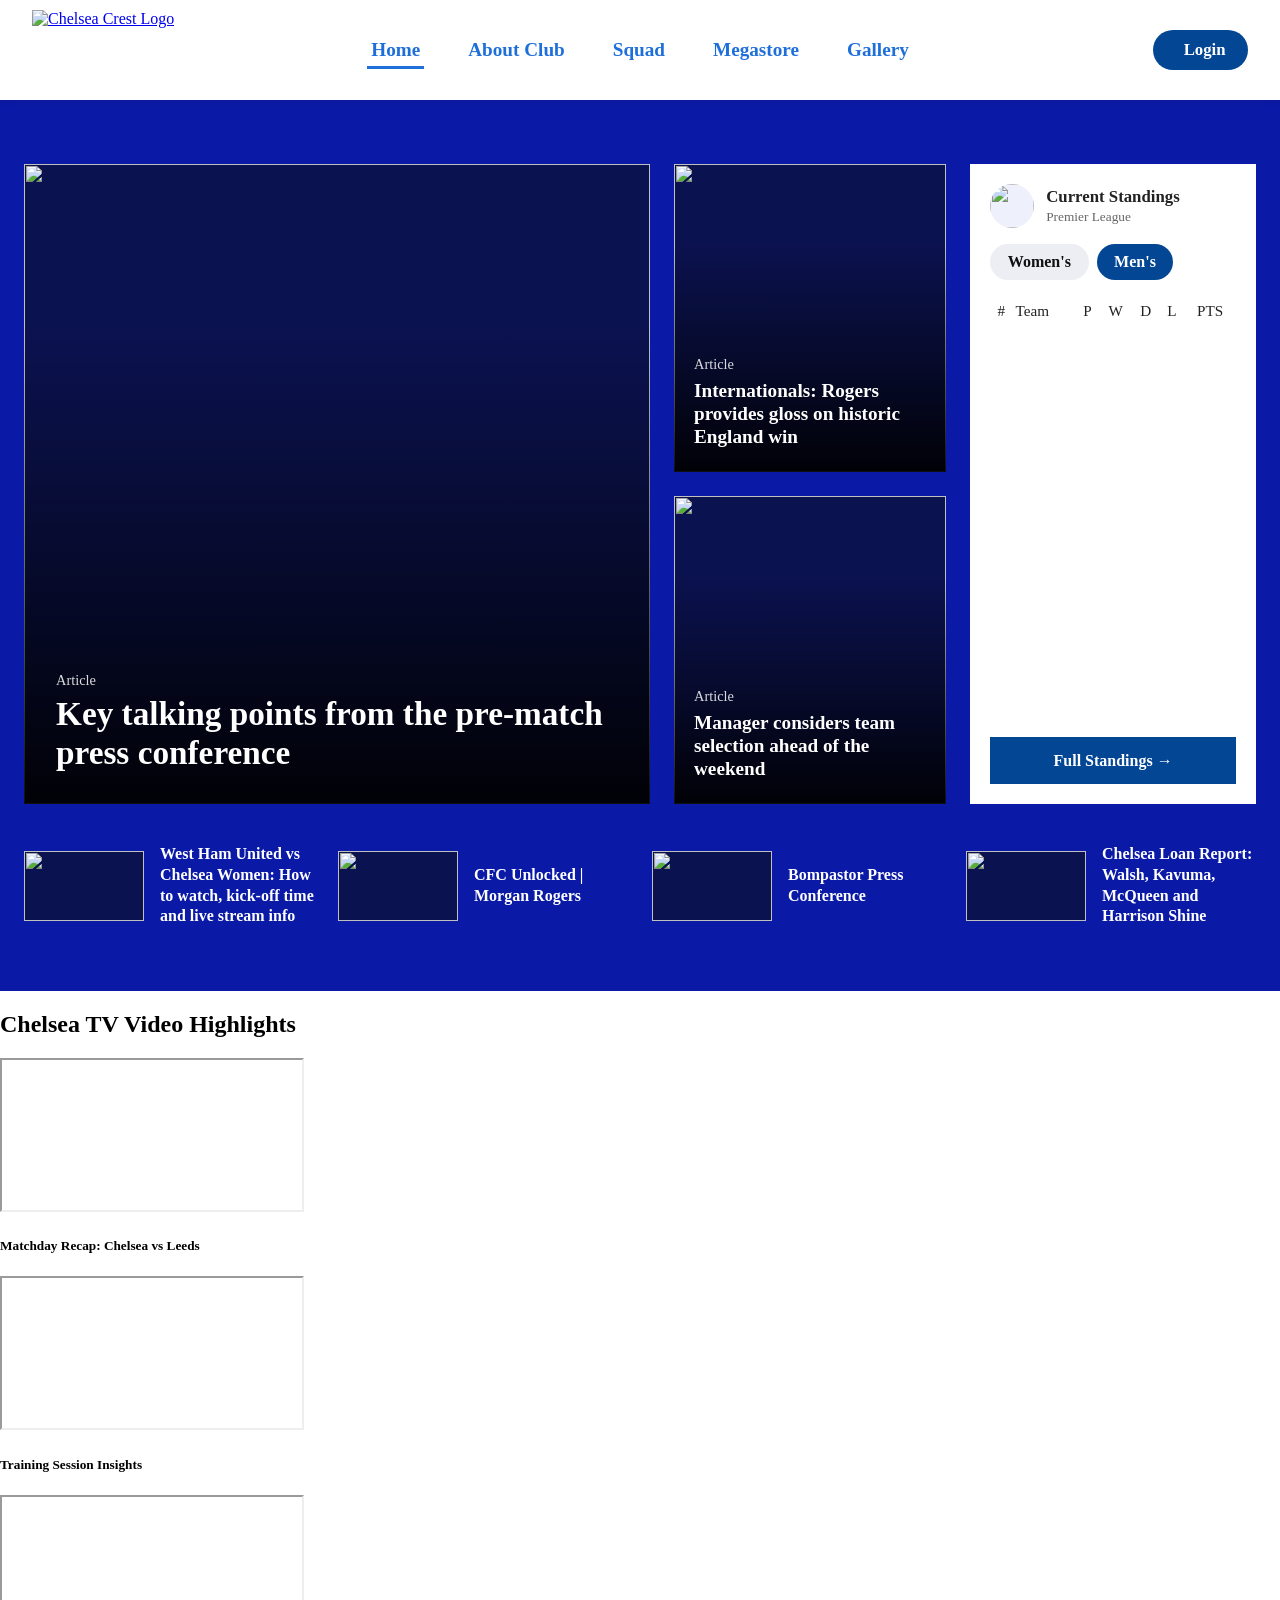
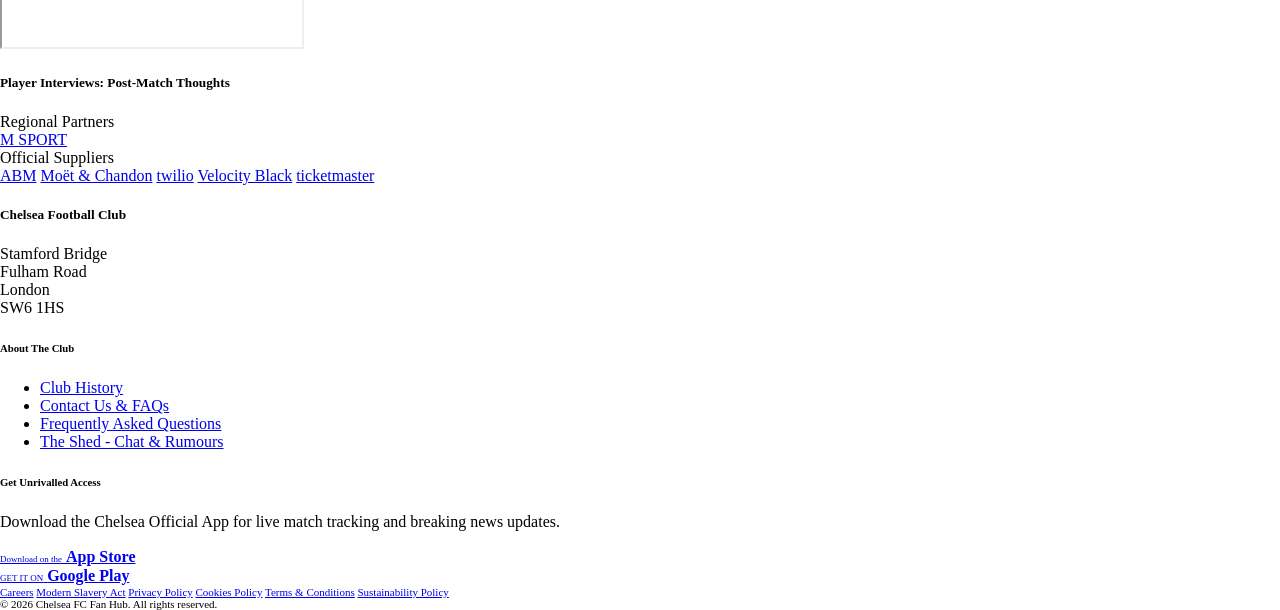
==== index.html @ bc6725a9 "HEADER AND MAIN SECTION" ====
<!DOCTYPE html>
<html lang="en">
<head>
    <meta charset="UTF-8">
    <meta name="viewport" content="width=device-width, initial-scale=1.0">
    <title>The Blues - Chelsea Fan Hub</title>
   
    <!-- Custom CSS -->
    <link rel="stylesheet" href="style.css">
</head>
<body>


   <!-- THE MAIN HEADER ROW -->
<!-- THE HORIZONTAL BALANCED HEADER ROW -->
<header class="site-header">
  <div class="header-container">

    <!-- LEFT: logo -->
    <a class="logo" href="index.html">
      <img src="/Users/shalom/Desktop/FC-IMAGES/Pasted 04-10-2026 at 3.35.20 PM.png" alt="Chelsea Crest Logo">
    </a>

    <!-- MIDDLE: nav links -->
    <nav class="nav-links">
      <a class="nav-link active" href="index.html">Home</a>
      <a class="nav-link" href="about.html">About Club</a>
      <a class="nav-link" href="team.html">Squad</a>
      <a class="nav-link" href="market.html">Megastore</a>
      <a class="nav-link" href="gallery.html">Gallery</a>
    </nav>

    <!-- RIGHT: login button -->
    <div class="header-actions" id="navAuthContainer">
      <a href="login.html" class="login-btn">
        <i class="fa-solid fa-circle-user"></i>
        <span>Login</span>
      </a>
    </div>

  </div>
</header>
 


<main> 

<section class="hero">
  <div class="hero-inner">

    <div class="hero-grid">

      <!-- BIG FEATURED ARTICLE: replace src, href, text -->
      
      
      <a class="news-card news-card--main" href="https://www.chelseafc.com/en/news/article/key-talking-points-from-sonia-bompastors-pre-west-ham-press-conference" target="_blank" rel="noopener">
        <img src="/Users/shalom/Desktop/FC-IMAGES/BIG FEATUED ARTICLE.png" alt="">
        <div class="news-text">
          <span class="news-tag">Article</span>
          <h2>Key talking points from the pre-match press conference</h2>
        </div>
      </a>

      
      
      <!-- TWO MEDIUM ARTICLES (TOP) -->
      <div class="hero-side">
        <a class="news-card" href="https://www.chelseafc.com/en/news/article/internationals-rogers-provides-gloss-on-historic-england-win" target="_blank" rel="noopener">
          <img src="/Users/shalom/Desktop/FC-IMAGES/TOP FEATURE.png" alt="">
          <div class="news-text">
            <span class="news-tag">Article</span>
            <h3>Internationals: Rogers provides gloss on historic England win</h3>
          </div>
        </a>
        
        <!-- TWO MEDIUM ARTICLES (BOTTOM)-->
        <a class="news-card" href="https://www.chelseafc.com/en/news/article/bompastor-considers-team-selection-against-west-ham" target="_blank" rel="noopener">
          <img src="/Users/shalom/Desktop/FC-IMAGES/BOTTOM FEATURE.png" alt="">
          <div class="news-text">
            <span class="news-tag">Article</span>
            <h3>Manager considers team selection ahead of the weekend</h3>
          </div>
        </a>
      </div>

      <!-- STANDINGS PANEL (rows are filled in by hero.js) -->
      <aside class="standings" aria-label="Current standings">
        <div class="standings-head">
          <img class="league-logo" src="images/league-logo.png" alt="">
          <div>
            <strong>Current Standings</strong>
            <small>Premier League</small>
          </div>
        </div>

        <div class="standings-tabs" role="tablist">
          <button class="tab" role="tab" data-team="womens" aria-selected="false">Women's</button>
          <button class="tab is-active" role="tab" data-team="mens" aria-selected="true">Men's</button>
        </div>

        <table class="standings-table">
          <thead>
            <tr>
              <th>#</th>
              <th class="col-team">Team</th>
              <th>P</th><th>W</th><th>D</th><th>L</th>
              <th>PTS</th>
            </tr>
          </thead>
          <tbody id="standingsBody"></tbody>
        </table>

        <a class="standings-btn" href="standings.html">Full Standings &rarr;</a>
      </aside>

    </div>

    <!-- SMALL ARTICLES ROW: copy a block to add more -->
    
    <!--IMAGE 1-->
    <div class="news-strip">
      <a class="strip-item" href="https://www.chelseafc.com/en/news/article/west-ham-united-vs-chelsea-women-how-to-watch-kick-off-time-live-stream" target="_blank" rel="noopener">
        <img src="/Users/shalom/Desktop/FC-IMAGES/IMAGE 1.png" alt="">
        <span>West Ham United vs Chelsea Women: How to watch, kick-off time and live stream info</span>
      </a>
      
      <!--IMAGE 2-->
      <a class="strip-item" href="https://www.chelseafc.com/en/video/cfc-unlocked-or-episode-twelve-or-morgan-rogers" target="_blank" rel="noopener">
        <img src="/Users/shalom/Desktop/FC-IMAGES/IMAGE 2.png" alt="">
        <span>CFC Unlocked | Morgan Rogers</span>
      </a>
      
      <!--IMAGE 3-->
      <a class="strip-item" href="https://www.chelseafc.com/en/video/cfc-unlocked-or-episode-twelve-or-morgan-rogers" target="_blank" rel="noopener">
        <img src="/Users/shalom/Desktop/FC-IMAGES/IMAGE 3.png" alt="">
        <span>Bompastor Press Conference</span>
      </a>
      
      <!--IMAGE 4-->
      <a class="strip-item" href="https://www.chelseafc.com/en/news/article/chelsea-loan-report-walsh-kavuma-mcqueen-and-harrison-shine" target="_blank" rel="noopener">
        <img src="/Users/shalom/Desktop/FC-IMAGES/IMAGE 4.png" alt="">
        <span>Chelsea Loan Report: Walsh, Kavuma, McQueen and Harrison Shine</span>
      </a>
    </div>

  </div>
</section>

    

       </main>


    <!-- 4. LIVE VIDEO HIGHLIGHTS AREA (YouTube Responsive Embeds) -->
    <section class="bg-dark-chelsea text-white py-5">
        <div class="container">
            <div class="d-flex align-items-center justify-content-between mb-4 border-bottom border-secondary pb-2">
                <h2 class="fw-bold text-white mb-0">
                    <i class="fa-solid fa-circle-play text-chelsea-gold me-2"></i>Chelsea TV Video Highlights
                </h2>
            </div>
            
            <div class="row g-4">
                <!-- Video Embed 1 -->
                <div class="col-md-6 col-lg-4">
                    <div class="ratio ratio-16x9 shadow-sm rounded overflow-hidden">
                        <iframe src="https://www.youtube.com/embed/VIDEO_ID_1" title="Chelsea TV Highlight 1" allowfullscreen></iframe>
                    </div>
                    <h5 class="mt-2 fw-bold text-white">Matchday Recap: Chelsea vs Leeds</h5>
                </div>

                <!-- Video Embed 2 -->
                <div class="col-md-6 col-lg-4">
                    <div class="ratio ratio-16x9 shadow-sm rounded overflow-hidden">
                        <iframe src="https://www.youtube.com/embed/VIDEO_ID_2" title="Chelsea TV Highlight 2" allowfullscreen></iframe>
                    </div>
                    <h5 class="mt-2 fw-bold text-white">Training Session Insights</h5>
                </div>

                <!-- Video Embed 3 -->
                <div class="col-md-6 col-lg-4">
                    <div class="ratio ratio-16x9 shadow-sm rounded overflow-hidden">
                        <iframe src="https://www.youtube.com/embed/VIDEO_ID_3" title="Chelsea TV Highlight 3" allowfullscreen></iframe>
                    </div>
                    <h5 class="mt-2 fw-bold text-white">Player Interviews: Post-Match Thoughts</h5>
                </div>


                    <!-- 5. OFFICIAL BRAND FOOTER (Sponsors, Main Links & Legal) -->
    <footer class="bg-white text-dark pt-5">
        
        <!-- TOP SECTION: Regional Partners & Official Suppliers Showcase -->
        <div class="container text-center border-bottom pb-4 mb-4">
            <div class="mb-4">
                <span class="text-uppercase tracking-wider small fw-bold text-muted d-block mb-3">Regional Partners</span>
                <div class="d-flex justify-content-center align-items-center gap-4 flex-wrap">
                    <!-- Partner Logo Link Template -->
                    <a href="https://msport.com" target="_blank" class="sponsor-link opacity-75">
                        <span class="fs-4 fw-extrabold text-warning italic font-monospace">M SPORT</span>
                    </a>
                </div>
            </div>

            <div class="mt-4">
                <span class="text-uppercase tracking-wider small fw-bold text-muted d-block mb-3">Official Suppliers</span>
                <div class="d-flex justify-content-center align-items-center gap-5 flex-wrap">
                    <a href="https://abm.co.uk" target="_blank" class="sponsor-link fw-bold fs-4 text-primary text-decoration-none">ABM</a>
                    <a href="https://moet.com" target="_blank" class="sponsor-link fw-serif fs-5 text-dark text-decoration-none tracking-widest text-uppercase">Moët & Chandon</a>
                    <a href="https://twilio.com" target="_blank" class="sponsor-link text-danger text-decoration-none fw-bold"><i class="fa-brands fa-twilio me-1"></i>twilio</a>
                    <a href="https://velocity.black" target="_blank" class="sponsor-link text-dark text-decoration-none fw-semibold">Velocity Black</a>
                    <a href="https://ticketmaster.co.uk" target="_blank" class="sponsor-link text-primary text-decoration-none fw-bold fs-5 italic">ticketmaster</a>
                </div>
            </div>
        </div>

        <!-- MIDDLE SECTION: Club Meta Brand Stack, Social Matrix & App Badges -->
        <div class="bg-chelsea-blue text-white py-5">
            <div class="container">
                <div class="row g-4 justify-content-between">
                    
                    
                    <div class="col-md-4 col-lg-3 text-center text-md-start">
                        <div class="mb-3">
                            <i class="fa-solid fa-shield-halved text-chelsea-gold display-4"></i>
                        </div>
                        <h5 class="fw-bold mb-1 tracking-wide">Chelsea Football Club</h5>
                        <p class="small text-light-50 lh-sm mb-3">
                            Stamford Bridge<br>
                            Fulham Road<br>
                            London<br>
                            SW6 1HS
                        </p>
                        <!-- Social Networking Link Matrices -->
                        <div class="d-flex justify-content-center justify-content-md-start gap-3 fs-5 mt-2">
                            <a href="https://facebook.com" target="_blank" class="text-white social-icon-hover"><i class="fa-brands fa-square-facebook"></i></a>
                            <a href="https://instagram.com" target="_blank" class="text-white social-icon-hover"><i class="fa-brands fa-instagram"></i></a>
                            <a href="https://youtube.com" target="_blank" class="text-white social-icon-hover"><i class="fa-brands fa-youtube"></i></a>
                            <a href="https://x.com" target="_blank" class="text-white social-icon-hover"><i class="fa-brands fa-x-twitter"></i></a>
                            <a href="https://tiktok.com" target="_blank" class="text-white social-icon-hover"><i class="fa-brands fa-tiktok"></i></a>
                        </div>
                    </div>

                    <!-- Center: Quick Target Internal Directories -->
                    <div class="col-6 col-md-4 col-lg-3">
                        <h6 class="text-uppercase text-chelsea-gold fw-bold mb-3 small tracking-wider">About The Club</h6>
                        <ul class="list-unstyled footer-quick-links small">
                            <li class="mb-2"><a href="about.html" class="text-white-50 text-decoration-none">Club History</a></li>
                            <li class="mb-2"><a href="#" class="text-white-50 text-decoration-none">Contact Us & FAQs</a></li>
                            <li class="mb-2"><a href="#" class="text-white-50 text-decoration-none">Frequently Asked Questions</a></li>
                            <li class="mb-2"><a href="#" class="text-white-50 text-decoration-none">The Shed - Chat & Rumours</a></li>
                        </ul>
                    </div>

                    <!-- Right: Mobile Application Marketplace Integrations -->
                    <div class="col-md-4 text-center text-md-start">
                        <h6 class="text-uppercase text-chelsea-gold fw-bold mb-3 small tracking-wider">Get Unrivalled Access</h6>
                        <p class="small text-white-50 mb-3">Download the Chelsea Official App for live match tracking and breaking news updates.</p>
                        <div class="d-flex flex-wrap justify-content-center justify-content-md-start gap-2">
                            <!-- Apple Store Download Link Mockup -->
                            <a href="https://apple.com" target="_blank" class="btn btn-dark btn-sm d-flex align-items-center text-start border border-secondary px-3 py-1 bg-black">
                                <i class="fa-brands fa-apple fs-4 me-2"></i>
                                <div>
                                    <span class="d-block" style="font-size: 9px; line-height: 1;">Download on the</span>
                                    <strong class="small" style="line-height: 1.2;">App Store</strong>
                                </div>
                            </a>
                            <!-- Google Play Download Link Mockup -->
                            <a href="https://google.com" target="_blank" class="btn btn-dark btn-sm d-flex align-items-center text-start border border-secondary px-3 py-1 bg-black">
                                <i class="fa-brands fa-google-play fs-5 me-2 text-warning"></i>
                                <div>
                                    <span class="d-block" style="font-size: 9px; line-height: 1;">GET IT ON</span>
                                    <strong class="small" style="line-height: 1.2;">Google Play</strong>
                                </div>
                            </a>
                        </div>
                    </div>

                </div>
            </div>
        </div>

        <!-- BOTTOM SECTION: Legal Compliance Directories & Copyright Disclaimers -->
        <div class="bg-dark text-white-50 py-3 font-monospace" style="font-size: 11px;">
            <div class="container">
                <div class="row align-items-center">
                    <div class="col-md-8 text-center text-md-start mb-2 mb-md-0">
                        <a href="#" class="text-white-50 text-decoration-none me-3 hover-underline">Careers</a>
                        <a href="#" class="text-white-50 text-decoration-none me-3 hover-underline">Modern Slavery Act</a>
                        <a href="#" class="text-white-50 text-decoration-none me-3 hover-underline">Privacy Policy</a>
                        <a href="#" class="text-white-50 text-decoration-none me-3 hover-underline">Cookies Policy</a>
                        <a href="#" class="text-white-50 text-decoration-none me-3 hover-underline">Terms & Conditions</a>
                        <a href="#" class="text-white-50 text-decoration-none hover-underline">Sustainability Policy</a>
                    </div>
                    <div class="col-md-4 text-center text-md-end">
                        <span class="d-block">&copy; 2026 Chelsea FC Fan Hub. All rights reserved.</span>
                    </div>
                </div>
            </div>
        </div>

    </footer>

    <!-- Bootstrap 5 JavaScript Bundle with Popper -->
    <script src="https://jsdelivr.net" integrity="sha384-YvpcrYf0tY3lHB60NNkmXc5s9fDVZLESaAA55NDzOxhy9GkcIdslK1eN7N6jIeHz" crossorigin="anonymous"></script>
    <!-- Custom JS -->
    <script src="js/script.js"></script>

</body>
</html>
---- style.css ----
/* HOME PAGE */


/* Top Left Logo Accent Box */
.nav-logo-crest {
    width: 550px;         /* Increased slightly so image details look crisp */
    height: 550px;
    background: transparent; /* Removed gray box color to let transparent logos shine */
           /* Removed border lines to keep it clean */
    display: flex;
    align-items: center;
    justify-content: center;
}

/* =======================================================
   HORIZONTAL NAVIGATION & LOGO SECTION LAYOUT DESIGN 
   ======================================================= */


/* ===== ADJUST THESE ===== */
:root {
  --header-height: 100px;      /* height of the white bar */
  --header-bg: #ffffff;        /* colour of the bar */
  --logo-size: 80px;           /* logo height */
  --nav-font-size: 1.2rem;     /* nav text size */
  --nav-gap: 2.5rem;           /* space between nav links */
  --header-padding-x: 2rem;    /* space at far left/right edges */
}

/* Remove the default page margin that causes the blue side strips */
html, body {
  margin: 0;
  padding: 0;
}

/* FULL-WIDTH WHITE BAR */
.site-header {
  width: 100%;
  height: var(--header-height);
  background: var(--header-bg);
  box-shadow: 0 2px 8px rgba(0, 0, 0, 0.08);
  position: relative;
  z-index: 100;
}

/* Layout wrapper: no background, no max-width */
.header-container {
  display: grid;
  grid-template-columns: 1fr auto 1fr; /* left | center | right */
  align-items: center;
  height: 100%;
  width: 100%;
  padding: 0 var(--header-padding-x);
  box-sizing: border-box;
}

/* LEFT: logo */
.logo {
  justify-self: start;
}
.logo img {
  height: var(--logo-size);
  width: auto;
  display: block;
}

/* CENTER: nav */
.nav-links {
  justify-self: center;
  display: flex;
  align-items: center;
  gap: var(--nav-gap);
  margin: 0; /* remove the old margin-right: auto */
}

.nav-link {
  position: relative;
  padding: 0.5rem 0.25rem;
  font-size: var(--nav-font-size);
  font-weight: 700;
  color: #1e6fd9;
  text-decoration: none;
}

.nav-link::after {
  content: "";
  position: absolute;
  left: 0;
  bottom: 0;
  width: 100%;
  height: 3px;
  background: #1e6fd9;
  transform: scaleX(0);
  transition: transform 0.25s ease;
}
.nav-link.active::after,
.nav-link:hover::after {
  transform: scaleX(1);
}

/* RIGHT: login */
.header-actions {
  justify-self: end;
}
.login-btn {
  display: inline-flex;
  align-items: center;
  gap: 0.5rem;
  padding: 0.6rem 1.4rem;
  border-radius: 999px;
  background: #034694;
  color: #fff;
  font-size: 1.05rem;
  font-weight: 700;
  text-decoration: none;
  transition: background 0.2s;
}
.login-btn:hover {
  background: #1e6fd9;
}

/* MOBILE */
@media (max-width: 800px) {
  .site-header {
    height: auto;
  }
  .header-container {
    grid-template-columns: 1fr auto;
    grid-template-areas:
      "logo actions"
      "nav  nav";
    padding: 0.75rem 1rem;
    row-gap: 0.75rem;
  }
  .logo         { grid-area: logo; }
  .header-actions { grid-area: actions; }
  .nav-links {
    grid-area: nav;
    flex-wrap: wrap;
    justify-content: center;
    gap: 1rem 1.5rem;
  }
}




/* --- HORIZONTAL CENTER LINKS POSITIONING & SPACING --- */


.custom-nav-center-group {
    display: flex;
    justify-content: center;
    align-items: center;
    gap: 45px;          /* Adds generous, uniform spacing between your items */
    flex-grow: 1;        /* Pushes the container to fill the middle space safely */
}

/* Individual Link Typography & Clean Outlines */
.nav-txt-link {
    color: #034694 !important; /* Authentic Chelsea Royal Blue */
    text-decoration: none !important; /* Removes standard browser underlines */
    font-weight: 800 !important;
    text-transform: uppercase;
    font-size: 14px;
    letter-spacing: 1px;
    padding: 8px 4px;
    position: relative;
    transition: color 0.2s ease-in-out;
}

/* Underline Animation Effect on Hover */
.nav-txt-link::after {
    content: '';
    position: absolute;
    width: 0;
    height: 3px;
    bottom: 0;
    left: 0;
    background-color: #034694;
    transition: width 0.2s ease-in-out;
}

.nav-txt-link:hover::after,
.nav-txt-link.active-link::after {
    width: 100%;
}

.nav-txt-link:hover {
    color: #0a192f !important;
}



/* Top Left Logo Accent Box */
.nav-logo-crest {
    width: 35px;
    height: 35px;
    background: rgba(255, 255, 255, 0.1);
    border: 2px solid var(--chelsea-accent-gold);
    border-radius: 8px;
    display: flex;
    align-items: center;
    justify-content: center;
    box-shadow: 0 0 10px rgba(204, 164, 59, 0.3);
}

.logo-text-glow {
    text-shadow: 0 0 8px rgba(255, 255, 255, 0.3);
    color: #ffffff !important;
    text-decoration: none !important;
    text-shadow: 0 0 8px rgba(255, 255, 255, 0.3);
}


/* Horizontal Mid-Links Formatting Fixes */
@media (min-width: 992px) {
    .navbar-nav {
        display: flex !important;
        flex-direction: row !important; /* Forces links side-by-side horizontally */
        align-items: center !important;
    }
}

/* Premium Link Hover Animation */
.modern-nav-link {
    color: rgba(255, 255, 255, 0.75) !important;
    position: relative;
    border-bottom: none !important; /* Removes old style line format */
    transition: color 0.3s ease;
}

.modern-nav-link::after {
    content: '';
    position: absolute;
    width: 0;
    height: 3px;
    bottom: 0;
    left: 50%;
    background-color: var(--chelsea-accent-gold);
    transition: all 0.3s ease;
    transform: translateX(-50%);
    border-radius: 2px;
}

.modern-nav-link:hover::after,
.modern-nav-link.active::after {
    width: 70%; /* Line slides open from the center out on hover */
}

.modern-nav-link:hover,
.modern-nav-link.active {
    color: #ffffff !important;
    text-shadow: 0 0 10px rgba(255, 255, 255, 0.5);
}

/* Top Right Login Button Enhancements */
.nav-login-btn-glow {
    transition: all 0.3s ease-in-out;
    border: 1px solid rgba(255, 255, 255, 0.2);
}

.nav-login-btn-glow:hover {
    transform: scale(1.05);
    box-shadow: 0 0 15px rgba(204, 164, 59, 0.6) !important;
}


/* ==========================================
   FAR RIGHT LOGIN CONTAINER POSITIONING
   ========================================== */

.custom-nav-auth-right {
    display: flex;
    align-items: right;
    margin: 0;
    margin-left: auto; /* Serves as a flex anchor pushing the item to the absolute far right */
}

/* Premium Boxy Corporate Login Button Component styling */
.pure-css-login-btn {
    display: inline-flex;
    align-items:right;
    gap: 8px; /* Spaces out the circular user icon and the "Login" text */
    background-color: #034694; /* Official Chelsea Royal Blue */
    color: #ffffff !important;
    text-decoration: none !important; /* Strips away default web browser outlines */
    font-weight: 700;
    text-transform: uppercase;
    font-size: 13px;
    letter-spacing: 0.5px;
    padding: 10px 24px;
    border-radius: 4px; /* Clean rectangular corporate look matching official layouts */
    box-shadow: 0 2px 4px rgba(0, 0, 0, 0.08);
    transition: background-color 0.2s ease-in-out, transform 0.1s ease;
}

.pure-css-login-btn:hover {
    background-color: #02336c; /* Deepens the blue subtly when hovering over it */
    transform: translateY(-1px); /* Elevates the card element upwards slightly */
}

.pure-css-login-btn i {
    font-size: 14px;
}



/* ===== HERO SECTION ===== */
:root {
  --hero-bg: #0a1aa6;          /* blue background */
  --hero-accent: #034694;      /* Chelsea blue for buttons / highlight */
  --hero-max-width: 1500px;    /* how wide the content area is */
  --hero-pad-y: 4rem;          /* space above / below the content */
  --hero-gap: 1.5rem;          /* space between cards */
  --hero-height: 640px;        /* height of the main row (big card + side cards + standings) */
  --card-radius: 0px;          /* set to 12px for rounded cards */
}

.hero {
  background: var(--hero-bg);
  padding: var(--hero-pad-y) 1.5rem;
  color: #fff;
}
.hero-inner {
  max-width: var(--hero-max-width);
  margin: 0 auto;
}

/* ---------- MAIN GRID ---------- */
.hero-grid {
  display: grid;
  grid-template-columns: 2.3fr 1fr 1.05fr;  /* big | medium | standings */
  gap: var(--hero-gap);
  height: var(--hero-height);
}
.hero-side {
  display: grid;
  grid-template-rows: 1fr 1fr;
  gap: var(--hero-gap);
  min-height: 0;
}

/* ---------- NEWS CARDS ---------- */
.news-card {
  position: relative;
  display: block;
  overflow: hidden;
  min-height: 0;
  border-radius: var(--card-radius);
  background: #0b1250;            /* shows while the image slot is empty */
  color: #fff;
  text-decoration: none;
}
.news-card img {
  position: absolute;
  inset: 0;
  width: 100%;
  height: 100%;
  object-fit: cover;
  transition: transform 0.5s ease;
}
.news-card:hover img { transform: scale(1.04); }

/* dark fade so the text is always readable */
.news-card::after {
  content: "";
  position: absolute;
  inset: 0;
  background: linear-gradient(to top, rgba(0,0,0,0.92) 0%, rgba(0,0,0,0.35) 45%, transparent 75%);
}
.news-text {
  position: absolute;
  left: 0; right: 0; bottom: 0;
  z-index: 1;
  padding: 1.25rem 1.25rem 1.5rem;
}
.news-tag {
  display: block;
  margin-bottom: 0.4rem;
  font-size: 0.9rem;
  opacity: 0.85;
}
.news-card h2 { margin: 0; font-size: clamp(1.5rem, 2.6vw, 2.4rem); line-height: 1.15; }
.news-card h3 { margin: 0; font-size: clamp(1.05rem, 1.5vw, 1.4rem); line-height: 1.2; }
.news-card--main .news-text { padding: 2rem; }

/* ---------- STANDINGS ---------- */
.standings {
  background: #fff;
  color: #222;
  padding: 1.25rem;
  display: flex;
  flex-direction: column;
  min-height: 0;
  border-radius: var(--card-radius);
}
.standings-head {
  display: flex;
  align-items: center;
  gap: 0.75rem;
}
.league-logo { width: 44px; height: 44px; object-fit: contain; background: #eef0fb; border-radius: 50%; }
.standings-head strong { display: block; font-size: 1.05rem; }
.standings-head small { color: #666; }

.standings-tabs { display: flex; gap: 0.5rem; margin: 1rem 0; }
.tab {
  border: 0;
  padding: 0.55rem 1.1rem;
  border-radius: 999px;
  background: #eceef3;
  color: #111;
  font: inherit;
  font-weight: 600;
  cursor: pointer;
  transition: background 0.25s, color 0.25s;
}
.tab.is-active { background: var(--hero-accent); color: #fff; }
.tab:focus-visible { outline: 3px solid #7aa7ff; outline-offset: 2px; }

.standings-table {
  width: 100%;
  border-collapse: collapse;
  font-size: 0.95rem;
  flex: 1;
  transition: opacity 0.25s ease, transform 0.25s ease;
}
.standings-table.is-switching { opacity: 0; transform: translateY(6px); }  /* used by the Men/Women transition */
.standings-table th { text-align: center; font-weight: 500; padding: 0.4rem 0.2rem; }
.standings-table td { text-align: center; padding: 0.55rem 0.2rem; }
.standings-table .col-team,
.standings-table td.team { text-align: left; }
.standings-table tbody tr:nth-child(odd) { background: #f1f2f5; }
.standings-table td.pts { font-weight: 700; }
.standings-table tr.is-us { background: var(--hero-accent) !important; color: #fff; }

.team { display: flex; align-items: center; gap: 0.5rem; }
.team .dot { width: 8px; height: 8px; border-radius: 50%; background: #999; flex: none; }
.team .dot.w { background: #2e9e4f; }
.team .dot.l { background: #d62828; }
.team .crest {
  width: 24px; height: 24px; flex: none;
  object-fit: contain;
  border-radius: 50%;
  background: #d9dcec;      /* placeholder circle until you add a crest image */
}

.standings-btn {
  display: block;
  margin-top: 1rem;
  padding: 0.9rem;
  background: var(--hero-accent);
  color: #fff;
  text-align: center;
  font-weight: 600;
  text-decoration: none;
  transition: background 0.2s;
}
.standings-btn:hover { background: #1e6fd9; }

/* ---------- SMALL ARTICLES ROW ---------- */
.news-strip {
  display: grid;
  grid-template-columns: repeat(4, 1fr);
  gap: var(--hero-gap);
  margin-top: 2.5rem;
}
.strip-item {
  display: flex;
  align-items: center;
  gap: 1rem;
  color: #fff;
  text-decoration: none;
  font-weight: 600;
  line-height: 1.3;
}
.strip-item img {
  width: 120px;
  height: 70px;
  flex: none;
  object-fit: cover;
  background: #0b1250;
}
.strip-item:hover span { text-decoration: underline; }

/* ---------- TABLET ---------- */
@media (max-width: 1100px) {
  .hero-grid {
    grid-template-columns: 1.6fr 1fr;
    height: auto;
  }
  .news-card--main { grid-row: span 1; min-height: 420px; }
  .hero-side { grid-template-rows: none; }
  .hero-side .news-card { min-height: 200px; }
  .standings { grid-column: 1 / -1; }
  .news-strip { grid-template-columns: repeat(2, 1fr); }
}

/* ---------- PHONE ---------- */
@media (max-width: 700px) {
  .hero-grid { grid-template-columns: 1fr; }
  .news-card--main { min-height: 320px; }
  .news-strip { grid-template-columns: 1fr; }
}

@media (prefers-reduced-motion: reduce) {
  .news-card img, .standings-table { transition: none; }
}
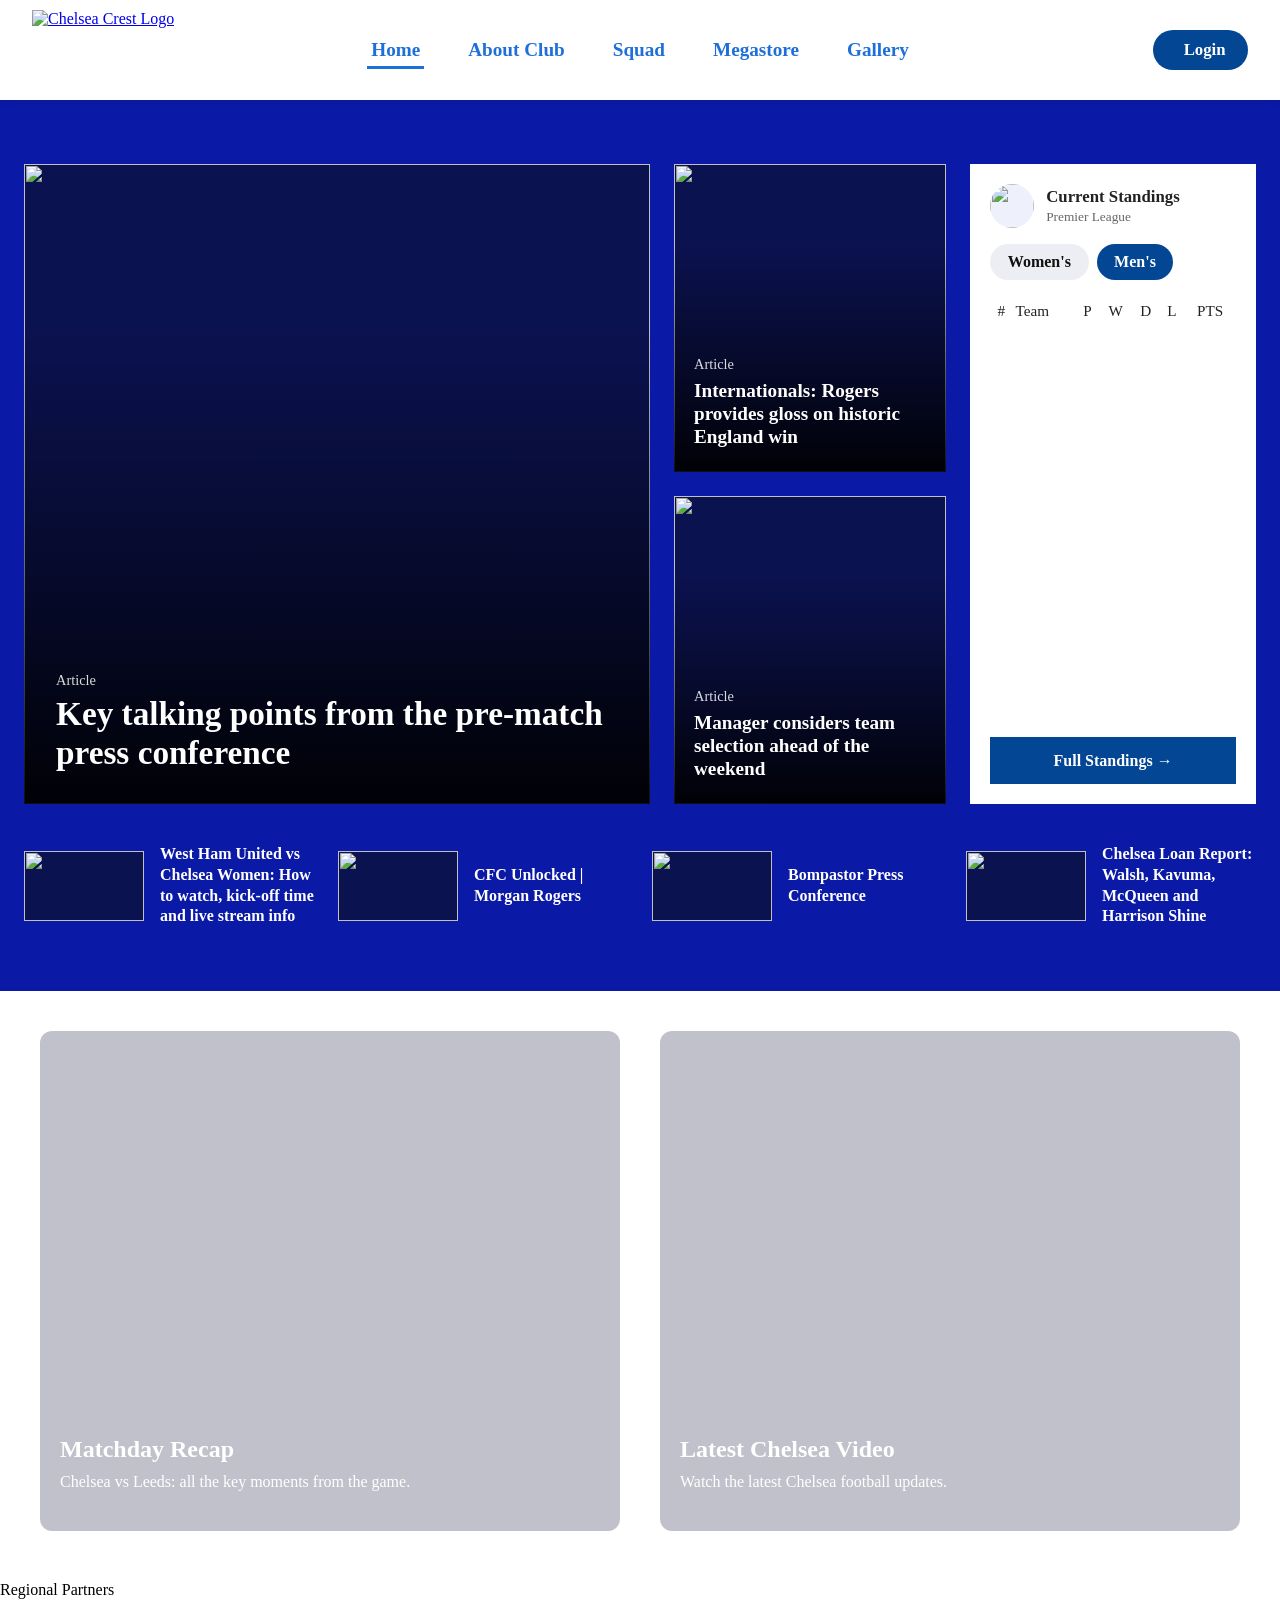
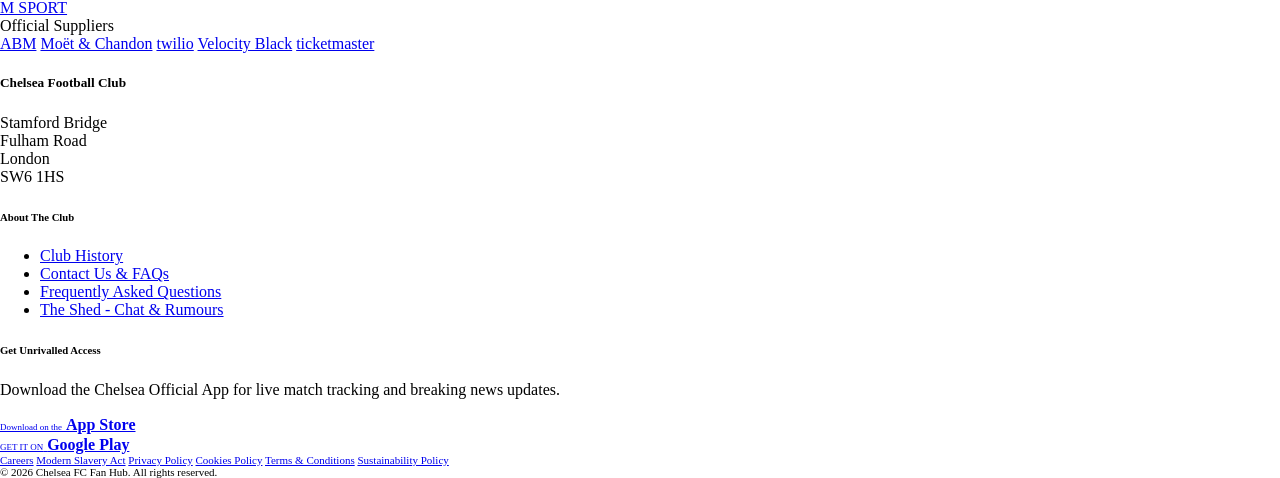
==== commit 61b45572: "VIDEO SECTION" ====
--- a/index.html
+++ b/index.html
@@ -144,51 +144,104 @@
     </div>
 
   </div>
+
+  
 </section>
 
     
 
-       </main>
-
-
-    <!-- 4. LIVE VIDEO HIGHLIGHTS AREA (YouTube Responsive Embeds) -->
-    <section class="bg-dark-chelsea text-white py-5">
-        <div class="container">
-            <div class="d-flex align-items-center justify-content-between mb-4 border-bottom border-secondary pb-2">
-                <h2 class="fw-bold text-white mb-0">
-                    <i class="fa-solid fa-circle-play text-chelsea-gold me-2"></i>Chelsea TV Video Highlights
-                </h2>
-            </div>
-            
-            <div class="row g-4">
-                <!-- Video Embed 1 -->
-                <div class="col-md-6 col-lg-4">
-                    <div class="ratio ratio-16x9 shadow-sm rounded overflow-hidden">
-                        <iframe src="https://www.youtube.com/embed/VIDEO_ID_1" title="Chelsea TV Highlight 1" allowfullscreen></iframe>
-                    </div>
-                    <h5 class="mt-2 fw-bold text-white">Matchday Recap: Chelsea vs Leeds</h5>
-                </div>
-
-                <!-- Video Embed 2 -->
-                <div class="col-md-6 col-lg-4">
-                    <div class="ratio ratio-16x9 shadow-sm rounded overflow-hidden">
-                        <iframe src="https://www.youtube.com/embed/VIDEO_ID_2" title="Chelsea TV Highlight 2" allowfullscreen></iframe>
-                    </div>
-                    <h5 class="mt-2 fw-bold text-white">Training Session Insights</h5>
-                </div>
-
-                <!-- Video Embed 3 -->
-                <div class="col-md-6 col-lg-4">
-                    <div class="ratio ratio-16x9 shadow-sm rounded overflow-hidden">
-                        <iframe src="https://www.youtube.com/embed/VIDEO_ID_3" title="Chelsea TV Highlight 3" allowfullscreen></iframe>
-                    </div>
-                    <h5 class="mt-2 fw-bold text-white">Player Interviews: Post-Match Thoughts</h5>
-                </div>
-
-
+</main>
+
+<!-- VIDEO SECTION -->
+<section class="videos-section">
+
+    <div class="video-container">
+
+        <!-- LEFT DIV -->
+        <div class="video-div left-div">
+
+            <div class="ctv-video">
+                <iframe
+                    src="https://www.youtube.com/embed/VIDEO_ID_1"
+                    title="Matchday Recap: Chelsea vs Leeds"
+                    referrerpolicy="strict-origin-when-cross-origin"
+                    allow="accelerometer; autoplay; clipboard-write; encrypted-media; gyroscope; picture-in-picture"
+                    allowfullscreen>
+                </iframe>
+            </div>
+
+            <h3 class="ctv-title">Matchday Recap</h3>
+
+            <p class="ctv-desc">
+                Chelsea vs Leeds: all the key moments from the game.
+            </p>
+
+        </div>
+
+
+        <!-- RIGHT DIV -->
+        <div class="video-div right-div">
+
+            <div class="ctv-video">
+                <iframe
+                    src="https://www.youtube.com/embed/VIDEO_ID_2"
+                    title="Chelsea Football Club Video"
+                    referrerpolicy="strict-origin-when-cross-origin"
+                    allow="accelerometer; autoplay; clipboard-write; encrypted-media; gyroscope; picture-in-picture"
+                    allowfullscreen>
+                </iframe>
+            </div>
+
+            <h3 class="ctv-title">Latest Chelsea Video</h3>
+
+            <p class="ctv-desc">
+                Watch the latest Chelsea football updates.
+            </p>
+
+        </div>
+
+    </div>
+
+</section>
+
+<!-- SECOND VIDEO SECTION -->
+
+<!--<section class="2-videos-section">
+  
+    <div class="video-container">
+
+        <!-- LEFT DIV 
+        <div class="video-div left-div">
+
+            <div class="ctv-video">
+                <iframe
+                    src="https://www.youtube.com/embed/VIDEO_ID_3"
+                    title="Chelsea Football Club Video"
+                    referrerpolicy="strict-origin-when-cross-origin"
+                    allow="accelerometer; autoplay; clipboard-write; encrypted-media; gyroscope; picture-in-picture"
+                    allowfullscreen>
+                </iframe>
+            </div>
+
+            <h3 class="ctv-title">Chelsea Football Club Video</h3>
+
+            <p class="ctv-desc">
+                Watch the latest Chelsea football updates.
+            </p>
+
+        </div>
+
+
+</section> -->
+
+
+
+
+   
                     <!-- 5. OFFICIAL BRAND FOOTER (Sponsors, Main Links & Legal) -->
+
     <footer class="bg-white text-dark pt-5">
-        
+      
         <!-- TOP SECTION: Regional Partners & Official Suppliers Showcase -->
         <div class="container text-center border-bottom pb-4 mb-4">
             <div class="mb-4">
@@ -303,6 +356,7 @@
     <!-- Bootstrap 5 JavaScript Bundle with Popper -->
     <script src="https://jsdelivr.net" integrity="sha384-YvpcrYf0tY3lHB60NNkmXc5s9fDVZLESaAA55NDzOxhy9GkcIdslK1eN7N6jIeHz" crossorigin="anonymous"></script>
     <!-- Custom JS -->
+    <script src="https://cdn.jsdelivr.net/npm/bootstrap@5.3.3/dist/js/bootstrap.bundle.min.js" crossorigin="anonymous"></script>
     <script src="js/script.js"></script>
 
 </body>
--- a/style.css
+++ b/style.css
@@ -506,4 +506,133 @@
 
 @media (prefers-reduced-motion: reduce) {
   .news-card img, .standings-table { transition: none; }
-}+}
+
+
+
+/* =====================================================
+   TWO DIVS SIDE BY SIDE (for testing / debugging)
+   ===================================================== */
+
+
+
+/* =========================
+   VIDEO SECTION
+   ========================= */
+
+.videos-section {
+    margin-top: 40px;        /* GAP FROM BLUE SECTION */
+    margin-bottom: 50px;     /* GAP BEFORE FOOTER */
+    padding: 0 40px;
+}
+
+.video-container {
+    display: flex;
+    justify-content: center;
+    gap: 40px;               /* SPACE BETWEEN LEFT AND RIGHT */
+    align-items: flex-start;
+}
+
+/* EACH GREEN DIV */
+
+.video-div {
+    width: 600px;
+    height: 500px;
+    background-color: rgb(193, 193, 204);
+    padding: 20px;
+    box-sizing: border-box;
+    border-radius: 12px;
+}
+
+/* YOUTUBE AREA */
+
+.ctv-video {
+    width: 100%;
+    height: 370px;
+}
+
+.ctv-video iframe {
+    width: 100%;
+    height: 100%;
+    border: none;
+    display: block;
+}
+
+/* VIDEO TITLE */
+
+.ctv-title {
+    color: white;
+    font-size: 24px;
+    margin-top: 15px;
+    margin-bottom: 10px;
+}
+
+/* VIDEO DESCRIPTION */
+
+.ctv-desc {
+    color: white;
+    font-size: 16px;
+    margin: 0;
+}
+
+/* =========================
+   SECOND VIDEO SECTION
+   ========================= */
+
+
+.second-videos-section {
+    width: 100%;
+    padding: 0;
+    margin: 40px 0;
+}
+
+.second-videos-section .video-container {
+    display: flex;
+    justify-content: flex-start;
+    align-items: flex-start;
+    width: 100%;
+    margin: 0;
+    padding: 0;
+}
+
+.second-videos-section .left-div {
+    width: 450px;
+    background-color: green;
+    padding: 20px;
+    box-sizing: border-box;
+}
+
+.second-videos-section .ctv-video {
+    width: 100%;
+    height: 225px;
+}
+
+.second-videos-section .ctv-video iframe {
+    width: 100%;
+    height: 100%;
+    border: none;
+    display: block;
+}
+
+.second-videos-section .ctv-title {
+    color: white;
+}
+
+.second-videos-section .ctv-desc {
+    color: white;
+}
+
+
+
+
+
+
+
+
+
+
+
+
+
+
+   
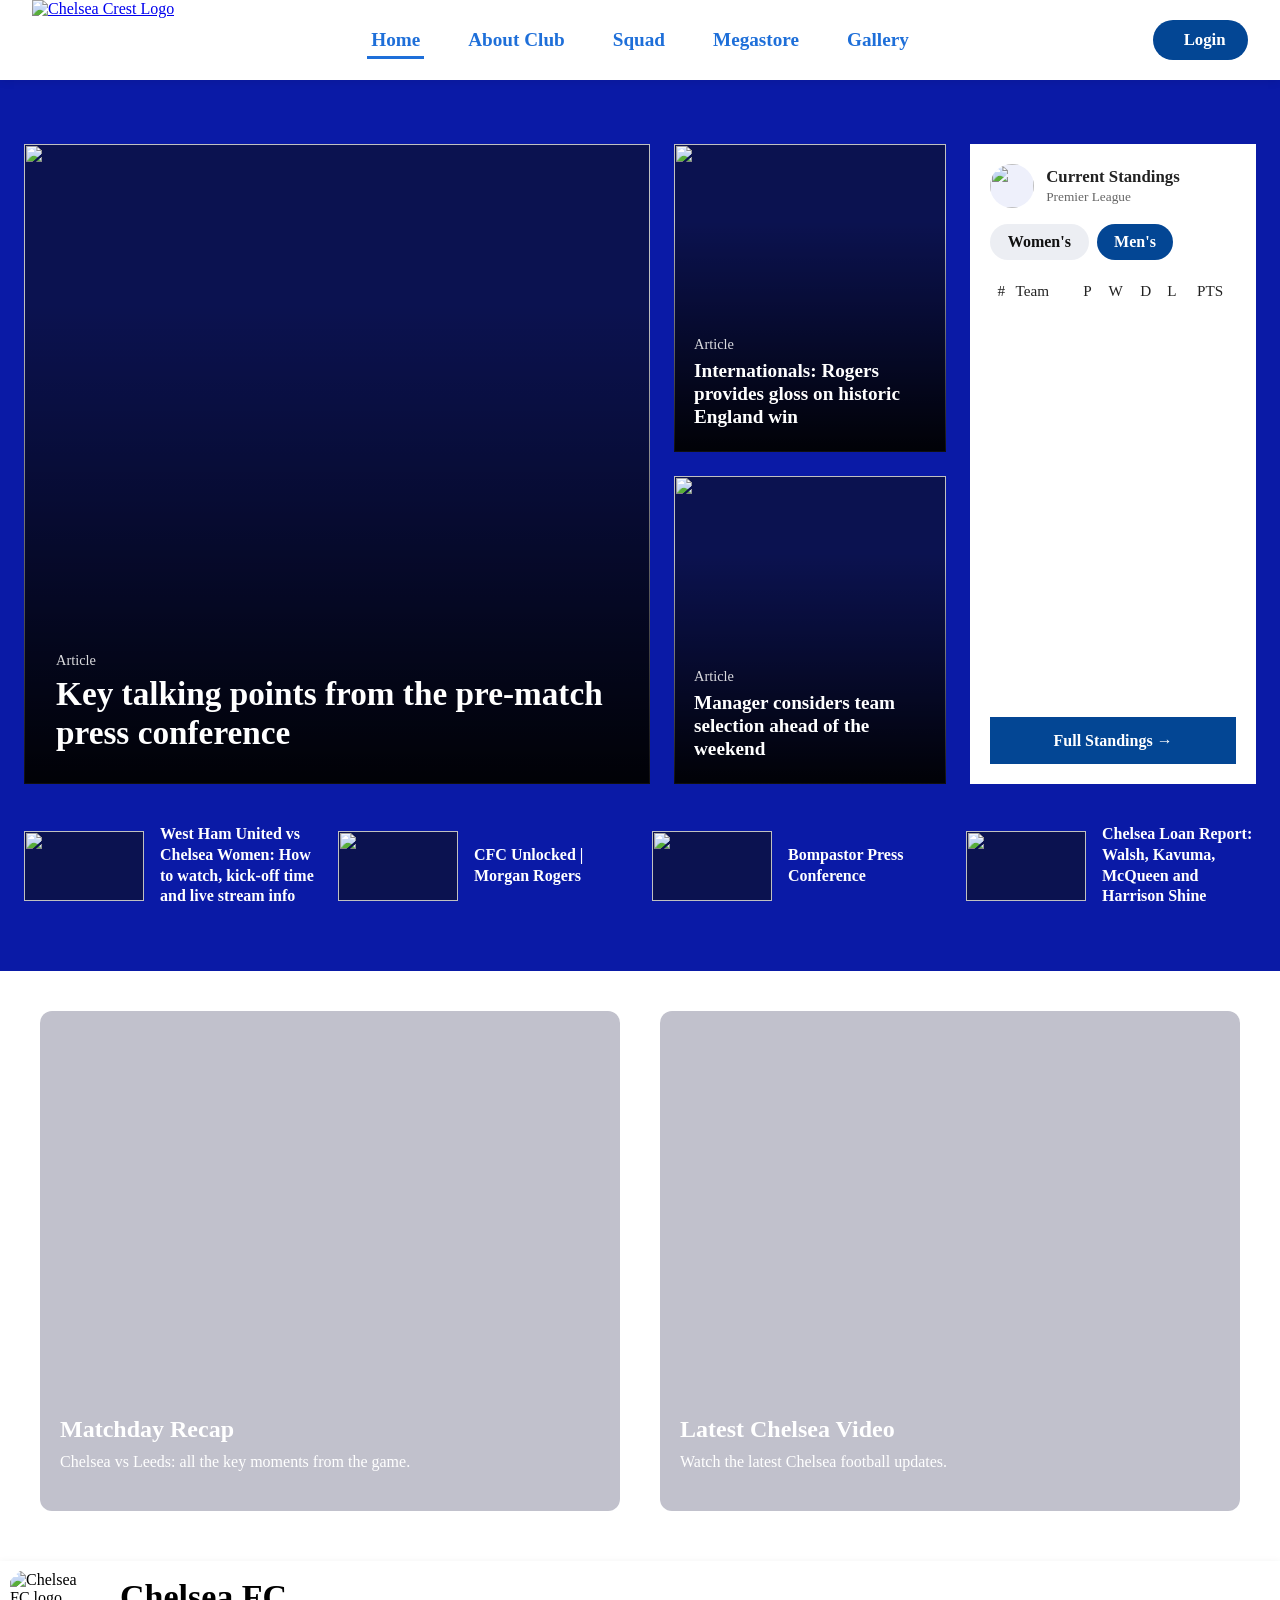
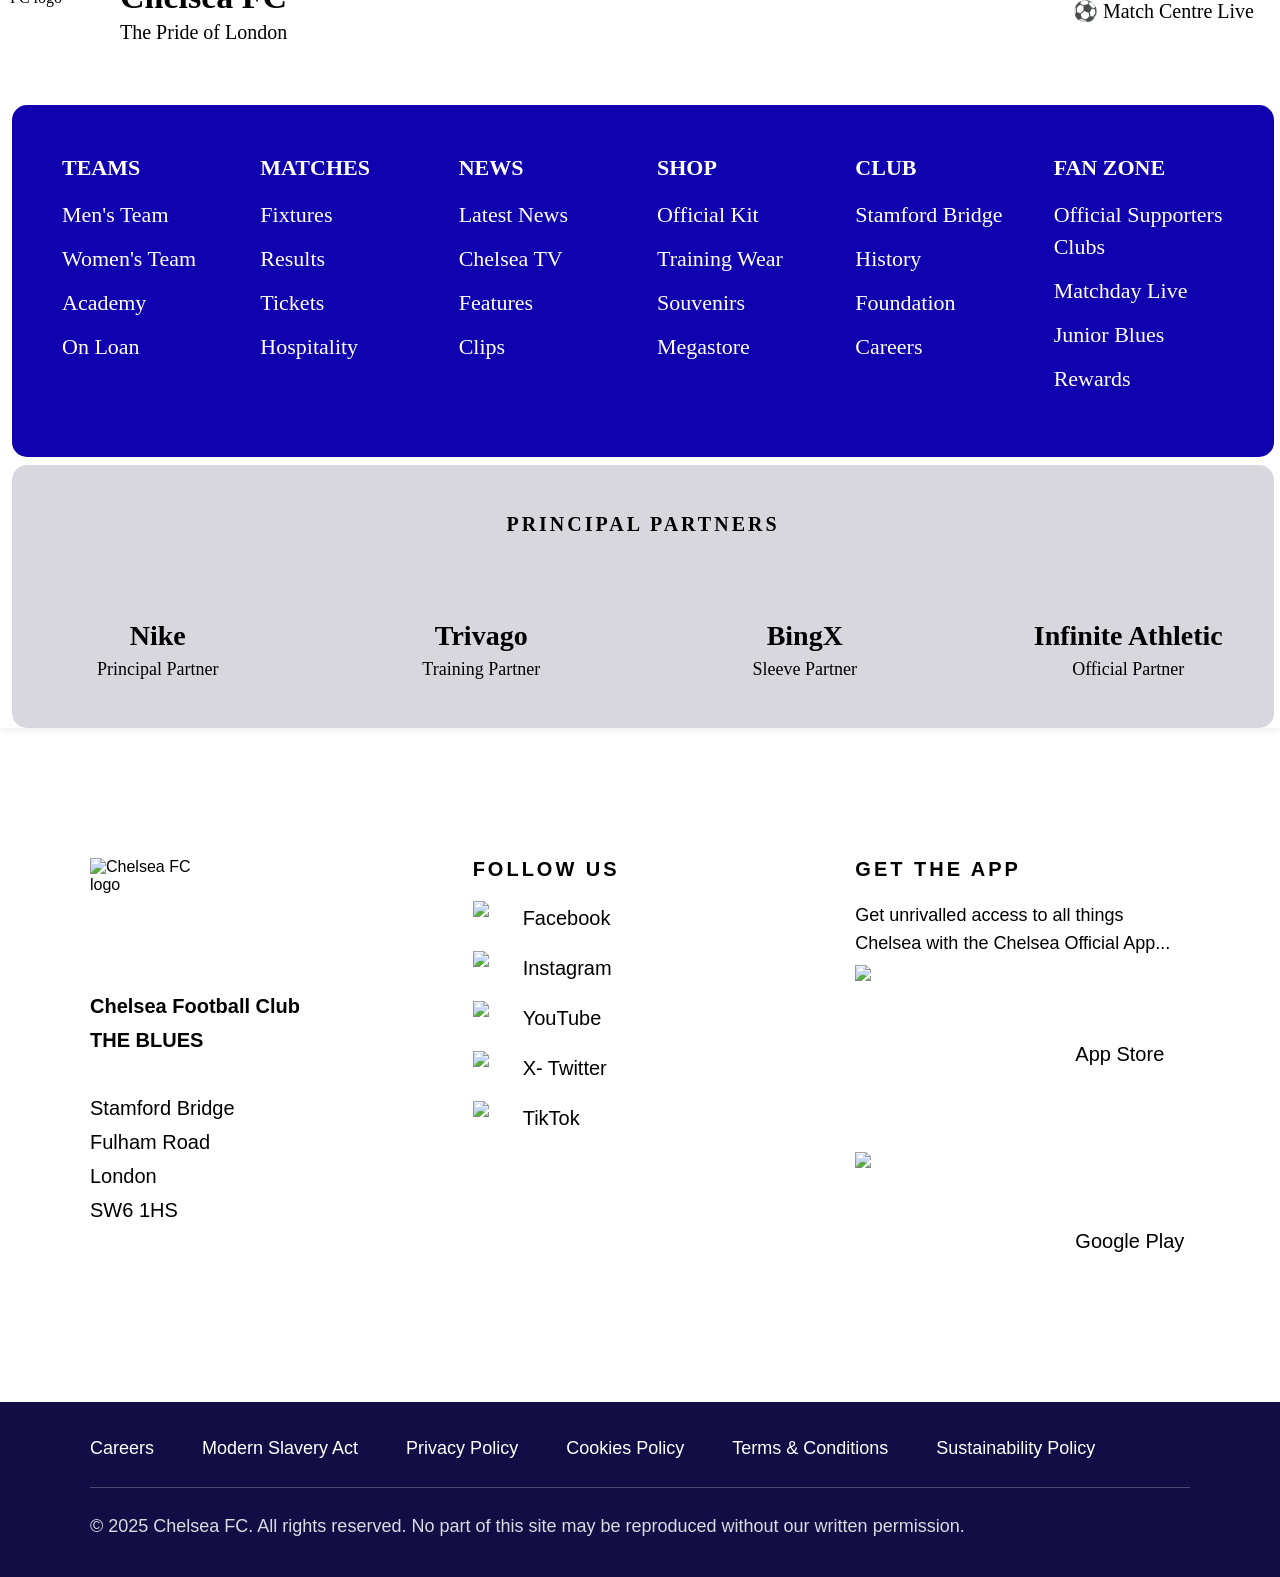
==== commit 4f761035: "VIDEO, PARTNERS AND FOOTER" ====
--- a/index.html
+++ b/index.html
@@ -240,118 +240,223 @@
    
                     <!-- 5. OFFICIAL BRAND FOOTER (Sponsors, Main Links & Legal) -->
 
-    <footer class="bg-white text-dark pt-5">
-      
-        <!-- TOP SECTION: Regional Partners & Official Suppliers Showcase -->
-        <div class="container text-center border-bottom pb-4 mb-4">
-            <div class="mb-4">
-                <span class="text-uppercase tracking-wider small fw-bold text-muted d-block mb-3">Regional Partners</span>
-                <div class="d-flex justify-content-center align-items-center gap-4 flex-wrap">
-                    <!-- Partner Logo Link Template -->
-                    <a href="https://msport.com" target="_blank" class="sponsor-link opacity-75">
-                        <span class="fs-4 fw-extrabold text-warning italic font-monospace">M SPORT</span>
-                    </a>
-                </div>
-            </div>
-
-            <div class="mt-4">
-                <span class="text-uppercase tracking-wider small fw-bold text-muted d-block mb-3">Official Suppliers</span>
-                <div class="d-flex justify-content-center align-items-center gap-5 flex-wrap">
-                    <a href="https://abm.co.uk" target="_blank" class="sponsor-link fw-bold fs-4 text-primary text-decoration-none">ABM</a>
-                    <a href="https://moet.com" target="_blank" class="sponsor-link fw-serif fs-5 text-dark text-decoration-none tracking-widest text-uppercase">Moët & Chandon</a>
-                    <a href="https://twilio.com" target="_blank" class="sponsor-link text-danger text-decoration-none fw-bold"><i class="fa-brands fa-twilio me-1"></i>twilio</a>
-                    <a href="https://velocity.black" target="_blank" class="sponsor-link text-dark text-decoration-none fw-semibold">Velocity Black</a>
-                    <a href="https://ticketmaster.co.uk" target="_blank" class="sponsor-link text-primary text-decoration-none fw-bold fs-5 italic">ticketmaster</a>
-                </div>
-            </div>
-        </div>
-
-        <!-- MIDDLE SECTION: Club Meta Brand Stack, Social Matrix & App Badges -->
-        <div class="bg-chelsea-blue text-white py-5">
-            <div class="container">
-                <div class="row g-4 justify-content-between">
-                    
-                    
-                    <div class="col-md-4 col-lg-3 text-center text-md-start">
-                        <div class="mb-3">
-                            <i class="fa-solid fa-shield-halved text-chelsea-gold display-4"></i>
-                        </div>
-                        <h5 class="fw-bold mb-1 tracking-wide">Chelsea Football Club</h5>
-                        <p class="small text-light-50 lh-sm mb-3">
-                            Stamford Bridge<br>
-                            Fulham Road<br>
-                            London<br>
-                            SW6 1HS
-                        </p>
-                        <!-- Social Networking Link Matrices -->
-                        <div class="d-flex justify-content-center justify-content-md-start gap-3 fs-5 mt-2">
-                            <a href="https://facebook.com" target="_blank" class="text-white social-icon-hover"><i class="fa-brands fa-square-facebook"></i></a>
-                            <a href="https://instagram.com" target="_blank" class="text-white social-icon-hover"><i class="fa-brands fa-instagram"></i></a>
-                            <a href="https://youtube.com" target="_blank" class="text-white social-icon-hover"><i class="fa-brands fa-youtube"></i></a>
-                            <a href="https://x.com" target="_blank" class="text-white social-icon-hover"><i class="fa-brands fa-x-twitter"></i></a>
-                            <a href="https://tiktok.com" target="_blank" class="text-white social-icon-hover"><i class="fa-brands fa-tiktok"></i></a>
-                        </div>
-                    </div>
-
-                    <!-- Center: Quick Target Internal Directories -->
-                    <div class="col-6 col-md-4 col-lg-3">
-                        <h6 class="text-uppercase text-chelsea-gold fw-bold mb-3 small tracking-wider">About The Club</h6>
-                        <ul class="list-unstyled footer-quick-links small">
-                            <li class="mb-2"><a href="about.html" class="text-white-50 text-decoration-none">Club History</a></li>
-                            <li class="mb-2"><a href="#" class="text-white-50 text-decoration-none">Contact Us & FAQs</a></li>
-                            <li class="mb-2"><a href="#" class="text-white-50 text-decoration-none">Frequently Asked Questions</a></li>
-                            <li class="mb-2"><a href="#" class="text-white-50 text-decoration-none">The Shed - Chat & Rumours</a></li>
-                        </ul>
-                    </div>
-
-                    <!-- Right: Mobile Application Marketplace Integrations -->
-                    <div class="col-md-4 text-center text-md-start">
-                        <h6 class="text-uppercase text-chelsea-gold fw-bold mb-3 small tracking-wider">Get Unrivalled Access</h6>
-                        <p class="small text-white-50 mb-3">Download the Chelsea Official App for live match tracking and breaking news updates.</p>
-                        <div class="d-flex flex-wrap justify-content-center justify-content-md-start gap-2">
-                            <!-- Apple Store Download Link Mockup -->
-                            <a href="https://apple.com" target="_blank" class="btn btn-dark btn-sm d-flex align-items-center text-start border border-secondary px-3 py-1 bg-black">
-                                <i class="fa-brands fa-apple fs-4 me-2"></i>
-                                <div>
-                                    <span class="d-block" style="font-size: 9px; line-height: 1;">Download on the</span>
-                                    <strong class="small" style="line-height: 1.2;">App Store</strong>
-                                </div>
-                            </a>
-                            <!-- Google Play Download Link Mockup -->
-                            <a href="https://google.com" target="_blank" class="btn btn-dark btn-sm d-flex align-items-center text-start border border-secondary px-3 py-1 bg-black">
-                                <i class="fa-brands fa-google-play fs-5 me-2 text-warning"></i>
-                                <div>
-                                    <span class="d-block" style="font-size: 9px; line-height: 1;">GET IT ON</span>
-                                    <strong class="small" style="line-height: 1.2;">Google Play</strong>
-                                </div>
-                            </a>
-                        </div>
-                    </div>
-
-                </div>
-            </div>
-        </div>
-
-        <!-- BOTTOM SECTION: Legal Compliance Directories & Copyright Disclaimers -->
-        <div class="bg-dark text-white-50 py-3 font-monospace" style="font-size: 11px;">
-            <div class="container">
-                <div class="row align-items-center">
-                    <div class="col-md-8 text-center text-md-start mb-2 mb-md-0">
-                        <a href="#" class="text-white-50 text-decoration-none me-3 hover-underline">Careers</a>
-                        <a href="#" class="text-white-50 text-decoration-none me-3 hover-underline">Modern Slavery Act</a>
-                        <a href="#" class="text-white-50 text-decoration-none me-3 hover-underline">Privacy Policy</a>
-                        <a href="#" class="text-white-50 text-decoration-none me-3 hover-underline">Cookies Policy</a>
-                        <a href="#" class="text-white-50 text-decoration-none me-3 hover-underline">Terms & Conditions</a>
-                        <a href="#" class="text-white-50 text-decoration-none hover-underline">Sustainability Policy</a>
-                    </div>
-                    <div class="col-md-4 text-center text-md-end">
-                        <span class="d-block">&copy; 2026 Chelsea FC Fan Hub. All rights reserved.</span>
-                    </div>
-                </div>
-            </div>
-        </div>
-
-    </footer>
+<div class="site-header">
+
+  <!-- ========== 1. BRANDING BAR ========== -->
+  <div class="brand-bar">
+    <div class="brand-left">
+
+      <!-- LOGO SLOT: put your <img> inside this circle -->
+      <div class="logo-slot">
+        <img src="/Users/shalom/Desktop/FC-IMAGES/Pasted 04-10-2026 at 3.35.20 PM.png" alt="Chelsea FC logo">
+      </div>
+
+      <div class="brand-text">
+        <h1 class="brand-name">Chelsea FC</h1>
+        <p class="brand-tagline">The Pride of London</p>
+      </div>
+    </div>
+
+    <div class="brand-right">
+      <button type="button" class="btn-live">⚽ Match Centre Live</button>
+    </div>
+  </div>
+
+  <!-- ========== 2. MENU COLUMNS ========== -->
+  <div class="menu-grid">
+
+    <div class="menu-col">
+      <h4>Teams</h4>
+      <ul>
+        <li>Men's Team</li>
+        <li>Women's Team</li>
+        <li>Academy</li>
+        <li>On Loan</li>
+      </ul>
+    </div>
+
+    <div class="menu-col">
+      <h4>Matches</h4>
+      <ul>
+        <li>Fixtures</li>
+        <li>Results</li>
+        <li>Tickets</li>
+        <li>Hospitality</li>
+      </ul>
+    </div>
+
+    <div class="menu-col">
+      <h4>News</h4>
+      <ul>
+        <li>Latest News</li>
+        <li>Chelsea TV</li>
+        <li>Features</li>
+        <li>Clips</li>
+      </ul>
+    </div>
+
+    <div class="menu-col">
+      <h4>Shop</h4>
+      <ul>
+        <li>Official Kit</li>
+        <li>Training Wear</li>
+        <li>Souvenirs</li>
+        <li>Megastore</li>
+      </ul>
+    </div>
+
+    <div class="menu-col">
+      <h4>Club</h4>
+      <ul>
+        <li>Stamford Bridge</li>
+        <li>History</li>
+        <li>Foundation</li>
+        <li>Careers</li>
+      </ul>
+    </div>
+
+    <div class="menu-col">
+      <h4>Fan Zone</h4>
+      <ul>
+        <li>Official Supporters Clubs</li>
+        <li>Matchday Live</li>
+        <li>Junior Blues</li>
+        <li>Rewards</li>
+      </ul>
+    </div>
+
+  </div>
+
+  <!-- ========== 3. PRINCIPAL PARTNERS ========== -->
+  <div class="partners">
+    <h5 class="partners-title">Principal Partners</h5>
+
+    <div class="partners-grid">
+      <div class="partner-card">
+        <strong>Nike</strong>
+        <span>Principal Partner</span>
+      </div>
+      <div class="partner-card">
+        <strong>Trivago</strong>
+        <span>Training Partner</span>
+      </div>
+      <div class="partner-card">
+        <strong>BingX</strong>
+        <span>Sleeve Partner</span>
+      </div>
+      <div class="partner-card">
+        <strong>Infinite Athletic</strong>
+        <span>Official Partner</span>
+      </div>
+    </div>
+  </div>
+
+</div>
+
+
+<!--FOOTER-->
+
+<!--FOOTER-->
+<div class="ft2-page-end">
+
+  <!-- ========== MAIN FOOTER BOX (blue) ========== -->
+  <section class="ft2-box">
+    <div class="ft2-inner">
+      <div class="ft2-grid">
+
+        <!-- COLUMN 1: LOGO + ADDRESS -->
+        <div class="ft2-col">
+
+          <!-- LOGO SLOT -->
+          <div class="ft2-logo">
+            <img src="/Users/shalom/Desktop/FC-IMAGES/Pasted 04-10-2026 at 3.35.20 PM.png" alt="Chelsea FC logo">
+          </div>
+
+          <div class="ft2-address">
+            <strong>Chelsea Football Club</strong> 
+            <strong>THE BLUES</strong> <br>
+            <span>Stamford Bridge</span>
+            <span>Fulham Road</span>
+            <span>London</span>
+            <span>SW6 1HS</span>
+          </div>
+        </div>
+
+        <!-- COLUMN 2: SOCIAL MEDIA (image slot + name, tap to open) -->
+        <div class="ft2-col">
+          <h4 class="ft2-heading">Follow Us</h4>
+
+          <a href="https://facebook.com/YOUR_PAGE" class="ft2-item">
+            <span class="ft2-slot"><img src="/Users/shalom/Desktop/FC-IMAGES/FACEBOOK.png" alt="Facebook"></span>
+            <span class="ft2-item-text">Facebook</span>
+          </a>
+
+          <a href="https://instagram.com/YOUR_PAGE" class="ft2-item">
+            <span class="ft2-slot"><img src="/Users/shalom/Desktop/FC-IMAGES/INSTAGRAM.png" alt="Instagram"></span>
+            <span class="ft2-item-text">Instagram</span>
+          </a>
+
+          <a href="https://youtube.com/YOUR_PAGE" class="ft2-item">
+            <span class="ft2-slot"><img src="/Users/shalom/Desktop/FC-IMAGES/YOUTUBE.png" alt="YouTube"></span>
+            <span class="ft2-item-text">YouTube</span>
+          </a>
+
+          <a href="https://x.com/YOUR_PAGE" class="ft2-item">
+            <span class="ft2-slot"><img src="/Users/shalom/Desktop/FC-IMAGES/TWITER.png" alt="X"></span>
+            <span class="ft2-item-text">X- Twitter</span>
+          </a>
+
+          <a href="https://tiktok.com/@YOUR_PAGE" class="ft2-item">
+            <span class="ft2-slot"><img src="/Users/shalom/Desktop/FC-IMAGES/TIKTOK.png" alt="TikTok"></span>
+            <span class="ft2-item-text">TikTok</span>
+          </a>
+        </div>
+
+        <!-- COLUMN 3: DOWNLOADS -->
+        <!-- COLUMN 3: DOWNLOADS -->
+       <div class="ft2-col">
+             <h4 class="ft2-heading">Get The App</h4>
+
+            <p class="ft2-app-text">
+               Get unrivalled access to all things Chelsea with the Chelsea Official App...
+            </p>
+
+            <a href="https://apps.apple.com/gb/app/chelsea-official-app/id1353142218" class="ft2-dl-item">
+              <span class="ft2-dl-slot"><img class="ft2-dl-img" src="/Users/shalom/Desktop/FC-IMAGES/APP.png" alt="App Store"></span>
+              <span class="ft2-dl-text">App Store</span>
+            </a>
+
+              <a href="https://play.google.com/store/apps/details?id=com.chelseafc.the5thstand&hl=en_US&gl=US&deep_link_value=Website_Landing_Preferences&af_dp=cfcapp%3A%2F%2FaccountInfo%2Fsettings%2Fnotifications&shortlink=03ey3mli&source_caller=ui&onelink_id=1WUW&c=Website_Landing_Preferences&pid=Website" class="ft2-dl-item">
+              <span class="ft2-dl-slot"><img class="ft2-dl-img" src="/Users/shalom/Desktop/FC-IMAGES/GOOGLE .png" alt="Google Play"></span>
+              <span class="ft2-dl-text">Google Play</span>
+            </a>
+        </div>
+
+      </div>
+    </div>
+  </section>
+
+  <!-- ========== LEGAL BOX (dark, separate) ========== -->
+  <section class="ft2-legal-box">
+    <div class="ft2-inner">
+
+      <div class="ft2-legal">
+        <a href="#">Careers</a>
+        <a href="#">Modern Slavery Act</a>
+        <a href="#">Privacy Policy</a>
+        <a href="#">Cookies Policy</a>
+        <a href="#">Terms &amp; Conditions</a>
+        <a href="#">Sustainability Policy</a>
+      </div>
+
+      <p class="ft2-copy">
+        © 2025 Chelsea FC. All rights reserved. No part of this site may be reproduced without our written permission.
+      </p>
+
+    </div>
+  </section>
+
+</div>
 
     <!-- Bootstrap 5 JavaScript Bundle with Popper -->
     <script src="https://jsdelivr.net" integrity="sha384-YvpcrYf0tY3lHB60NNkmXc5s9fDVZLESaAA55NDzOxhy9GkcIdslK1eN7N6jIeHz" crossorigin="anonymous"></script>
--- a/style.css
+++ b/style.css
@@ -508,8 +508,6 @@
   .news-card img, .standings-table { transition: none; }
 }
 
-
-
 /* =====================================================
    TWO DIVS SIDE BY SIDE (for testing / debugging)
    ===================================================== */
@@ -622,17 +620,1351 @@
     color: white;
 }
 
-
-
-
-
-
-
-
-
-
-
-
-
-
-   +/* =====================================================
+   3.SPONSOR BLUE CARD
+   ===================================================== */
+
+
+
+
+/* =====================================================
+   4. BRANDING BAR (logo, name, button)
+   ===================================================== */
+.brand-bar {
+  display: flex;
+  align-items: center;
+  justify-content: space-between;
+  gap: 24px;
+  flex-wrap: wrap;
+  padding-bottom: 44px;
+  border-bottom: 1px solid var(--line);
+}
+
+.brand-left {
+  display: flex;
+  align-items: center;
+  gap: 20px;
+}
+
+/* LOGO SLOT (white circle, your image fills it) */
+.logo-slot {
+  width: var(--logo-size);
+  height: var(--logo-size);
+  flex-shrink: 0;
+  display: flex;
+  align-items: center;
+  justify-content: center;
+  padding: 10px;
+  background: var(--text-white);
+  border-radius: 50%;
+  overflow: hidden;
+}
+
+.logo-slot img {
+  width: 100%;
+  height: 100%;
+  object-fit: contain;
+  display: block;
+}
+
+.brand-name {
+  margin: 0;
+  font-size: 34px;
+  font-weight: 700;
+  line-height: 1.1;
+}
+
+.brand-tagline {
+  margin: 6px 0 0;
+  font-size: 20px;
+  color: var(--text-soft);
+}
+
+/* MATCH CENTRE LIVE BUTTON */
+.btn-live {
+  padding: 14px 26px;
+  font-size: 20px;
+  font-family: inherit;
+  color: var(--text-white);
+  background: var(--tile-bg);
+  border: 1px solid var(--tile-border);
+  border-radius: 999px;
+  cursor: pointer;
+}
+
+/* =====================================================
+   5. MENU COLUMNS
+   ===================================================== */
+.menu-grid {
+  display: grid;
+  grid-template-columns: repeat(6, minmax(0, 1fr));
+  gap: 28px;
+  padding: 50px;
+  border-bottom: 1px solid var(--line);
+  background-color: rgb(17, 2, 176);
+  margin-bottom: 8px;
+  margin-left: 12px;
+  margin-right: 6px;
+  border-radius: 15px;
+}
+
+.menu-col h4 {
+  margin: 0 0 18px;
+  font-size: 22px;
+  font-weight: 700;
+  text-transform: uppercase;
+  color: white;
+}
+
+.menu-col ul {
+  margin: 0;
+  padding: 0;
+  list-style: none;
+  color: white;
+}
+
+.menu-col li {
+  margin-bottom: 12px;
+  font-size: 22px;
+  line-height: 1.45;
+  color: white;
+}
+
+/* =====================================================
+   6. PRINCIPAL PARTNERS
+   ===================================================== */
+.partners { 
+  padding-top: 48px; 
+  background-color: rgb(216, 215, 222);
+  margin-bottom: 20px;
+  margin-left: 12px;
+  margin-right: 6px;
+  border-radius: 15px;
+
+
+}
+
+.partners-title {
+  margin: 0 0 36px;
+  text-align: center;
+  font-size: 20px;
+  font-weight: 600;
+  letter-spacing: 3px;
+  text-transform: uppercase;
+  color:rgb(0, 0, 0) /* PARTNERS COLOR*/
+}
+
+.partners-grid {
+  display: grid;
+  grid-template-columns: repeat(4, minmax(0, 1fr));
+  gap: 32px;
+  align-items: center;      /* lets the 4th card grow taller */
+}
+
+.partner-card {
+  display: flex;
+  flex-direction: column;
+  align-items: center;
+  justify-content: center;
+  gap: 6px;
+  min-height: 120px;
+  padding: 18px 14px;
+  text-align: center;
+  background: var(--tile-bg);
+  border: 1px solid var(--tile-border);
+  border-radius: var(--radius-tile);
+}
+
+.partner-card strong {
+  font-size: 28px;
+  font-weight: 700;
+  line-height: 1.2;
+  color: rgb(0, 0, 0); /* NIKE COLOR */
+}
+
+.partner-card span {
+  font-size: 18px;
+  color: rgb(0, 0, 0);  /* TRIVAGO COLOR */
+}
+
+/* =====================================================
+   7. TABLET AND MOBILE
+   ===================================================== */
+@media (max-width: 900px) {
+  .site-header { padding: 36px 28px; }
+  .menu-grid { grid-template-columns: repeat(3, minmax(0, 1fr)); }
+  .partners-grid { grid-template-columns: repeat(2, minmax(0, 1fr)); }
+}
+
+@media (max-width: 520px) {
+  .menu-grid { grid-template-columns: repeat(2, minmax(0, 1fr)); }
+  .menu-col li, .menu-col h4 { font-size: 18px; }
+}
+
+
+
+/* =====================================================
+   FOOTER AND SOCIAL MEDIA
+   ===================================================== */
+
+
+   /* =====================================================
+   FIX: FORCE FOOTER TO THE BOTTOM, BELOW EVERYTHING
+   ===================================================== */
+
+/* 1. Sections above the footer must not float, stick or have fixed heights */
+.site-header,
+.brand-bar,
+.menu-grid,
+.partners,
+.nav-section {
+  position: relative !important;
+  height: auto !important;
+  min-height: 0 !important;
+  max-height: none !important;
+  overflow: visible !important;
+  transform: none !important;
+}
+
+/* 2. The footer sits in normal flow, after everything above it */
+.ft2-page-end {
+  position: relative !important;
+  display: block !important;
+  clear: both !important;
+  float: none !important;
+  top: auto !important;
+  bottom: auto !important;
+  margin-top: 60px !important;
+  z-index: 1 !important;
+}
+
+/* 3. Make sure the page itself lets content stack and grow */
+html, body {
+  height: auto !important;
+  min-height: 0;
+}
+body {
+  display: block !important;
+}
+
+/* =====================================================
+   1. FOOTER WRAPPER (keeps it separate and on top)
+   ===================================================== */
+.ft2-page-end {
+  display: flow-root;
+  clear: both;
+  position: relative;
+  z-index: 10;                   /* sits above the partners section */
+  width: 100%;
+  height: auto;
+  overflow: visible;
+  margin: 0;              /* GAP between partners and footer */
+  padding: 0;
+  background: #ffffff;
+  font-family: "Segoe UI", Arial, Helvetica, sans-serif;
+  box-sizing: border-box;
+}
+
+.ft2-page-end *,
+.ft2-page-end *::before,
+.ft2-page-end *::after { box-sizing: border-box; }
+
+
+/* CARRERS*/
+
+
+.ft2-page-end a {
+  color: #ffffff;
+  text-decoration: none;
+}
+
+/* =====================================================
+   2. MAIN FOOTER BOX (blue, curved)
+   ===================================================== */
+.ft2-box {
+  position: relative;
+  display: block;
+  width: 100%;
+  margin: 0;
+  padding: 70px 24px;
+  background: #ffffff;           /* BLUE */
+  color: #000000;
+  border-radius: 28px;           /* CURVE. Set 0 for flat edges */
+}
+
+.ft2-inner {
+  max-width: 1100px;
+  margin: 0 auto;
+}
+
+/* =====================================================
+   3. THREE COLUMNS
+   ===================================================== */
+.ft2-grid {
+  display: grid;
+  grid-template-columns: repeat(3, minmax(0, 1fr));
+  gap: 48px;                     /* space between columns */
+}
+
+.ft2-col {
+  display: flex;
+  flex-direction: column;
+  align-items: flex-start;
+  gap: 14px;
+}
+
+
+/* =====================================================
+   GET THE APP
+   ===================================================== */
+.ft2-heading {
+  margin: 0 0 6px;
+  font-size: 20px;
+  font-weight: 700;
+  letter-spacing: 3px;
+  text-transform: uppercase;
+  color: #000000;
+}
+
+/* =====================================================
+   4. COLUMN 1: LOGO + ADDRESS
+   ===================================================== */
+.ft2-logo {
+  width: 120px;                  /* LOGO SIZE */
+  height: 120px;
+}
+
+.ft2-logo img {
+  display: block;
+  width: 100%;
+  height: 100%;
+  object-fit: contain;
+}
+
+.ft2-address {
+  display: flex;
+  flex-direction: column;
+  gap: 6px;
+  font-size: 20px;
+  line-height: 1.4;
+  color: #000000;
+}
+
+.ft2-address strong { font-weight: 700; }
+
+/* =====================================================
+   5. LINK ROWS (social media and downloads)
+   ===================================================== */
+.ft2-item {
+  display: flex;
+  align-items: center;
+  gap: 14px; 
+             /* space between image and name */
+}
+
+.ft2-item-text {
+  font-size: 20px;
+  color: #000000;
+}
+
+/* =====================================================
+   6. IMAGE SLOT (size locked so images cannot grow)
+   Change the 36px values to resize all icons.
+   ===================================================== */
+.ft2-slot {
+  display: flex;
+  align-items: center;
+  justify-content: center;
+  flex: 0 0 36px;
+  width: 36px;
+  height: 36px;
+  overflow: hidden;
+}
+
+.ft2-slot img {
+  display: block;
+  width: 195px !important;
+  height: 195px !important;
+  max-width: 36px !important;
+  max-height: 36px !important;
+  object-fit: contain;
+}
+
+/* =====================================================
+   7. APP TEXT
+   ===================================================== */
+.ft2-app-text {
+  margin: 0;
+  font-size: 18px;
+  line-height: 1.6;
+  color: #000000;
+}
+
+/* =====================================================
+   8. LEGAL BOX (dark, separate box)
+   ===================================================== */
+.ft2-legal-box {
+  position: relative;
+  display: block;
+  width: 100%;
+  margin: 0;              /* GAP between the two footer boxes */
+  padding: 36px 24px 40px;
+  background: #120d45;           /* DARK */
+  color: #ffffff;
+  border-radius: 0px;
+}
+
+.ft2-legal {
+  display: flex;
+  flex-wrap: wrap;
+  gap: 16px 48px;
+  padding-bottom: 28px;
+  border-bottom: 1px solid rgba(255, 255, 255, 0.25);
+  font-size: 18px;
+  color: white;
+}
+
+.ft2-copy {
+  margin: 28px 0 0;
+  font-size: 18px;
+  color: #ffffff;
+  opacity: 0.85;
+}
+
+/* =====================================================
+   9. TABLET AND MOBILE
+   ===================================================== */
+@media (max-width: 800px) {
+  .ft2-grid { grid-template-columns: 1fr; gap: 40px; }
+  .ft2-legal { gap: 14px 28px; }
+}
+
+/* =====================================================
+   DOWNLOADS SECTION ONLY (App Store + Google Play)
+   These classes are separate from the social icons,
+   so changing them affects nothing else.
+   ===================================================== */
+
+/* Each row (image + name) */
+.ft2-dl-item {
+  display: flex;
+  align-items: center;
+  gap: 55px;                     /* space between image and name */
+  margin-bottom: 8px;           /* space between App Store and Google Play rows */
+
+
+
+}
+
+/* IMAGE BOX: change width and height here */
+.ft2-dl-slot {
+  display: flex;
+  align-items: center;
+  justify-content: flex-start;
+  flex: 0 0 150px;               /* same as width */
+  width: 165px;                  /* IMAGE WIDTH */
+  height: 165px;                  /* IMAGE HEIGHT */
+}
+
+/* THE IMAGE: keep these matching the box above */
+.ft2-dl-img {
+  display: block;
+  width: 180px !important;       /* IMAGE WIDTH */
+  height: 180px !important;       /* IMAGE HEIGHT */
+  max-width: none !important;
+  max-height: none !important;
+  object-fit: contain;
+}
+
+/* NAME NEXT TO THE IMAGE */
+.ft2-dl-text {
+  font-size: 20px;
+  color: #000000;
+  gap: 6px;
+}
+
+
+
+
+
+
+
+
+
+
+
+
+
+
+
+
+/* =========================================================
+   CHELSEA ABOUT PAGE
+   ========================================================= */
+
+
+/* ---------------------------------------------------------
+   GENERAL ABOUT PAGE
+   --------------------------------------------------------- */
+
+.about-page {
+    background: #ffffff;
+    color: #0a1a4a;
+}
+
+.about-page p {
+    line-height: 1.8;
+    font-size: 1rem;
+}
+
+.about-page h2 {
+    margin: 0;
+}
+
+
+/* ---------------------------------------------------------
+   ABOUT HERO
+   Large Chelsea-style opening section
+   --------------------------------------------------------- */
+
+.about-hero {
+    min-height: 650px;
+
+    background:
+        linear-gradient(
+            rgba(3, 70, 148, 0.35),
+            rgba(10, 26, 74, 0.85)
+        ),
+        url("images/chelsea-team.jpg");
+
+    background-size: cover;
+    background-position: center;
+
+    display: flex;
+    align-items: flex-end;
+
+    color: #ffffff;
+
+    padding: 5rem 7%;
+    box-sizing: border-box;
+}
+
+.about-hero-content {
+    max-width: 900px;
+}
+
+.about-hero .section-tag {
+    display: inline-block;
+
+    background: #1e6fd9;
+    color: #ffffff;
+
+    padding: 0.5rem 1rem;
+
+    font-size: 0.8rem;
+    font-weight: 800;
+    letter-spacing: 2px;
+}
+
+.about-hero h1 {
+    margin: 1rem 0 0.5rem;
+
+    font-size: clamp(3.5rem, 8vw, 7rem);
+    line-height: 0.95;
+
+    text-transform: uppercase;
+    font-weight: 900;
+}
+
+.about-hero p {
+    font-size: 1.3rem;
+    max-width: 650px;
+}
+
+
+/* ---------------------------------------------------------
+   GENERAL SECTION STYLING
+   --------------------------------------------------------- */
+
+.about-section {
+    padding: 6rem 7%;
+}
+
+.section-heading {
+    margin-bottom: 3rem;
+}
+
+.section-heading h2 {
+    color: #034694;
+
+    font-size: clamp(2rem, 5vw, 4rem);
+
+    text-transform: uppercase;
+    font-weight: 900;
+
+    line-height: 1;
+}
+
+.section-heading::after {
+    content: "";
+
+    display: block;
+
+    width: 70px;
+    height: 5px;
+
+    background: #1e6fd9;
+
+    margin-top: 1rem;
+}
+
+
+/* ---------------------------------------------------------
+   ABOUT INTRODUCTION
+   --------------------------------------------------------- */
+
+.about-introduction {
+    background: #ffffff;
+}
+
+.about-introduction-content {
+    display: grid;
+
+    grid-template-columns: 1fr 1fr;
+
+    gap: 4rem;
+
+    align-items: center;
+}
+
+.about-text p {
+    margin-bottom: 1.5rem;
+}
+
+.about-image {
+    position: relative;
+}
+
+.about-image img {
+    width: 100%;
+    height: 500px;
+
+    object-fit: cover;
+
+    display: block;
+}
+
+.about-image::after {
+    content: "";
+
+    position: absolute;
+
+    right: -15px;
+    bottom: -15px;
+
+    width: 120px;
+    height: 120px;
+
+    background: #034694;
+
+    z-index: -1;
+}
+
+
+/* ---------------------------------------------------------
+   HISTORY SECTION
+   --------------------------------------------------------- */
+
+.history-section {
+    background: #f3f7fc;
+}
+
+.history-section > p {
+    max-width: 850px;
+
+    font-size: 1.1rem;
+
+    margin-bottom: 4rem;
+}
+
+
+/* History cards */
+
+.history-timeline {
+    display: grid;
+
+    grid-template-columns: repeat(2, 1fr);
+
+    gap: 2rem;
+}
+
+.history-card {
+    background: #ffffff;
+
+    display: grid;
+
+    grid-template-columns: 40% 60%;
+
+    min-height: 280px;
+
+    box-shadow: 0 8px 25px rgba(3, 70, 148, 0.08);
+
+    overflow: hidden;
+
+    transition: transform 0.3s ease,
+                box-shadow 0.3s ease;
+}
+
+.history-card:hover {
+    transform: translateY(-8px);
+
+    box-shadow: 0 15px 35px rgba(3, 70, 148, 0.18);
+}
+
+.history-image {
+    height: 100%;
+}
+
+.history-image img {
+    width: 100%;
+    height: 100%;
+
+    object-fit: cover;
+
+    display: block;
+}
+
+.history-content {
+    padding: 2rem;
+}
+
+.history-year {
+    color: #1e6fd9;
+
+    font-size: 0.85rem;
+
+    font-weight: 900;
+
+    letter-spacing: 2px;
+}
+
+.history-content h3 {
+    color: #034694;
+
+    font-size: 1.7rem;
+
+    margin: 0.7rem 0;
+}
+
+
+/* ---------------------------------------------------------
+   STAMFORD BRIDGE
+   Full-width image section
+   --------------------------------------------------------- */
+
+.about-page .stadium-section {
+    min-height: 650px;
+
+    background:
+        linear-gradient(
+            rgba(3, 70, 148, 0.25),
+            rgba(10, 26, 74, 0.9)
+        ),
+        url("images/stamford-bridge.jpg");
+
+    background-size: cover;
+    background-position: center;
+
+    display: flex;
+    align-items: flex-end;
+
+    padding: 6rem 7%;
+
+    color: #ffffff;
+
+    box-sizing: border-box;
+}
+
+.about-page .stadium-container {
+    width: 100%;
+}
+
+.about-page .stadium-image {
+    display: none;
+}
+
+.about-page .stadium-content {
+    max-width: 800px;
+}
+
+.about-page .stadium-content .section-tag {
+    color: #ffffff;
+
+    font-size: 0.85rem;
+
+    font-weight: 900;
+
+    letter-spacing: 3px;
+}
+
+.about-page .stadium-content h2 {
+    font-size: clamp(3rem, 7vw, 6rem);
+
+    text-transform: uppercase;
+
+    line-height: 0.95;
+
+    margin: 1rem 0;
+}
+
+.about-page .stadium-content p {
+    max-width: 700px;
+
+    font-size: 1.05rem;
+}
+
+
+/* ---------------------------------------------------------
+   CLUB COLOURS
+   --------------------------------------------------------- */
+
+.colours-section {
+    background: #ffffff;
+}
+
+.colours-content {
+    display: grid;
+
+    grid-template-columns: 1fr 1fr;
+
+    gap: 4rem;
+
+    align-items: center;
+}
+
+.colours-text p {
+    margin-bottom: 1.5rem;
+}
+
+.colour-image img {
+    width: 100%;
+    height: 500px;
+
+    object-fit: cover;
+
+    display: block;
+}
+
+
+/* Colour information box */
+
+.club-colours {
+    margin-top: 2rem;
+
+    padding: 2rem;
+
+    background: #034694;
+
+    color: #ffffff;
+}
+
+.club-colours h3 {
+    margin-top: 0;
+
+    font-size: 1.5rem;
+
+    text-transform: uppercase;
+}
+
+.club-colours p {
+    margin: 0.5rem 0;
+}
+
+
+/* ---------------------------------------------------------
+   HONOURS / TROPHY SECTION
+   --------------------------------------------------------- */
+
+.honours-section {
+    background: #034694;
+
+    color: #ffffff;
+
+    padding: 6rem 7%;
+}
+
+.honours-section .section-heading h2 {
+    color: #ffffff;
+}
+
+.honours-section .section-heading::after {
+    background: #ffffff;
+}
+
+.trophy-image {
+    width: 100%;
+
+    margin-bottom: 3rem;
+}
+
+.trophy-image img {
+    width: 100%;
+
+    height: 500px;
+
+    object-fit: cover;
+
+    display: block;
+}
+
+.honours-section > p {
+    max-width: 900px;
+}
+
+
+/* Honours table */
+
+.honours-table {
+    width: 100%;
+
+    border-collapse: collapse;
+
+    margin-top: 3rem;
+
+    background: #ffffff;
+
+    color: #0a1a4a;
+}
+
+.honours-table th {
+    background: #0a1a4a;
+
+    color: #ffffff;
+
+    text-align: left;
+
+    padding: 1.2rem;
+}
+
+.honours-table td {
+    padding: 1.2rem;
+
+    border-bottom: 1px solid #dce6f2;
+}
+
+.honours-table tr:hover td {
+    background: #eef5ff;
+}
+
+
+/* ---------------------------------------------------------
+   CHELSEA TODAY
+   --------------------------------------------------------- */
+
+.today-section {
+    background: #ffffff;
+}
+
+.featured-image {
+    margin-bottom: 3rem;
+}
+
+.featured-image img {
+    width: 100%;
+
+    height: 600px;
+
+    object-fit: cover;
+
+    display: block;
+}
+
+.today-section > p {
+    max-width: 950px;
+
+    margin-bottom: 1.5rem;
+}
+
+
+/* ---------------------------------------------------------
+   CHELSEA CLUB FACTS
+   --------------------------------------------------------- */
+
+.facts-section {
+    background: #f3f7fc;
+
+    padding: 6rem 7%;
+}
+
+.facts-section > p {
+    max-width: 850px;
+
+    margin-bottom: 3rem;
+}
+
+.facts-table {
+    width: 100%;
+
+    border-collapse: collapse;
+
+    background: #ffffff;
+
+    box-shadow: 0 8px 25px rgba(3, 70, 148, 0.08);
+}
+
+.facts-table th {
+    width: 35%;
+
+    background: #034694;
+
+    color: #ffffff;
+
+    text-align: left;
+
+    padding: 1.2rem;
+}
+
+.facts-table td {
+    padding: 1.2rem;
+
+    border-bottom: 1px solid #e0e8f2;
+}
+
+.facts-table tr:hover td {
+    background: #eef5ff;
+}
+
+
+/* ---------------------------------------------------------
+   VISION AND MISSION
+   --------------------------------------------------------- */
+
+.mission-section {
+    background: #ffffff;
+}
+
+.mission-card {
+    background: #0a1a4a;
+
+    color: #ffffff;
+
+    padding: 3rem;
+
+    margin-bottom: 4rem;
+
+    border-left: 8px solid #1e6fd9;
+}
+
+.mission-card p {
+    font-size: 1.1rem;
+
+    max-width: 900px;
+}
+
+
+/* ---------------------------------------------------------
+   VIDEO SECTION
+   Add this section to the HTML when ready.
+   --------------------------------------------------------- */
+
+.video-section {
+    background: #0a1a4a;
+
+    color: #ffffff;
+
+    padding: 6rem 7%;
+}
+
+.video-section .section-heading h2 {
+    color: #ffffff;
+}
+
+.video-section .section-heading::after {
+    background: #1e6fd9;
+}
+
+.main-video {
+    width: 100%;
+
+    margin-bottom: 3rem;
+
+    background: #000000;
+}
+
+.main-video video {
+    width: 100%;
+
+    max-height: 650px;
+
+    display: block;
+}
+
+.video-grid {
+    display: grid;
+
+    grid-template-columns: repeat(3, 1fr);
+
+    gap: 1.5rem;
+}
+
+.video-card {
+    background: #034694;
+
+    overflow: hidden;
+}
+
+.video-card img {
+    width: 100%;
+
+    height: 220px;
+
+    object-fit: cover;
+
+    display: block;
+}
+
+.video-card-content {
+    padding: 1.5rem;
+}
+
+.video-card-content h3 {
+    margin-top: 0;
+
+    font-size: 1.3rem;
+}
+
+.video-card-content p {
+    font-size: 0.95rem;
+}
+
+
+/* ---------------------------------------------------------
+   IMAGE STORY GRID
+   Add this section to create the magazine-style gallery
+   --------------------------------------------------------- */
+
+.story-grid {
+    display: grid;
+
+    grid-template-columns: repeat(4, 1fr);
+
+    grid-auto-rows: 250px;
+
+    gap: 1rem;
+}
+
+.story-card {
+    position: relative;
+
+    overflow: hidden;
+
+    background: #034694;
+}
+
+.story-card.large {
+    grid-column: span 2;
+
+    grid-row: span 2;
+}
+
+.story-card img {
+    width: 100%;
+
+    height: 100%;
+
+    object-fit: cover;
+
+    display: block;
+
+    transition: transform 0.5s ease;
+}
+
+.story-card:hover img {
+    transform: scale(1.08);
+}
+
+.story-overlay {
+    position: absolute;
+
+    left: 0;
+    right: 0;
+    bottom: 0;
+
+    padding: 2rem;
+
+    color: #ffffff;
+
+    background: linear-gradient(
+        transparent,
+        rgba(10, 26, 74, 0.95)
+    );
+}
+
+.story-overlay h3 {
+    margin: 0;
+
+    font-size: 1.5rem;
+
+    text-transform: uppercase;
+}
+
+
+/* ---------------------------------------------------------
+   FOOTER
+   --------------------------------------------------------- */
+
+.site-footer {
+    background: #0a1a4a;
+
+    color: #ffffff;
+
+    text-align: center;
+
+    padding: 4rem 2rem;
+}
+
+.site-footer h3 {
+    color: #ffffff;
+
+    font-size: 2rem;
+
+    margin-bottom: 0.5rem;
+}
+
+.site-footer p {
+    color: #d9e6f5;
+}
+
+
+/* ---------------------------------------------------------
+   RESPONSIVE DESIGN
+   --------------------------------------------------------- */
+
+@media (max-width: 900px) {
+
+    .about-introduction-content,
+    .colours-content {
+        grid-template-columns: 1fr;
+    }
+
+    .history-timeline {
+        grid-template-columns: 1fr;
+    }
+
+    .video-grid {
+        grid-template-columns: 1fr 1fr;
+    }
+
+    .story-grid {
+        grid-template-columns: repeat(2, 1fr);
+    }
+
+    .about-hero {
+        min-height: 550px;
+
+        padding: 4rem 5%;
+    }
+
+    .about-section,
+    .honours-section,
+    .facts-section,
+    .video-section {
+        padding: 5rem 5%;
+    }
+
+    .featured-image img,
+    .trophy-image img,
+    .colour-image img {
+        height: 450px;
+    }
+}
+
+
+/* ---------------------------------------------------------
+   MOBILE
+   --------------------------------------------------------- */
+
+@media (max-width: 600px) {
+
+    .about-hero {
+        min-height: 500px;
+
+        padding: 3rem 1.5rem;
+    }
+
+    .about-hero h1 {
+        font-size: 3rem;
+    }
+
+    .about-hero p {
+        font-size: 1rem;
+    }
+
+    .about-section,
+    .honours-section,
+    .facts-section,
+    .video-section {
+        padding: 4rem 1.2rem;
+    }
+
+    .section-heading h2 {
+        font-size: 2.4rem;
+    }
+
+    .about-image img,
+    .colour-image img,
+    .featured-image img,
+    .trophy-image img {
+        height: 350px;
+    }
+
+    .history-card {
+        grid-template-columns: 1fr;
+    }
+
+    .history-image {
+        height: 220px;
+    }
+
+    .about-page .stadium-section {
+        min-height: 550px;
+
+        padding: 4rem 1.5rem;
+    }
+
+    .about-page .stadium-content h2 {
+        font-size: 3rem;
+    }
+
+    .video-grid {
+        grid-template-columns: 1fr;
+    }
+
+    .story-grid {
+        grid-template-columns: 1fr;
+
+        grid-auto-rows: 300px;
+    }
+
+    .story-card.large {
+        grid-column: span 1;
+
+        grid-row: span 1;
+    }
+
+    .honours-table,
+    .facts-table {
+        font-size: 0.9rem;
+    }
+
+    .honours-table th,
+    .honours-table td,
+    .facts-table th,
+    .facts-table td {
+        padding: 0.8rem;
+    }
+
+    .mission-card {
+        padding: 2rem 1.5rem;
+    }
+}
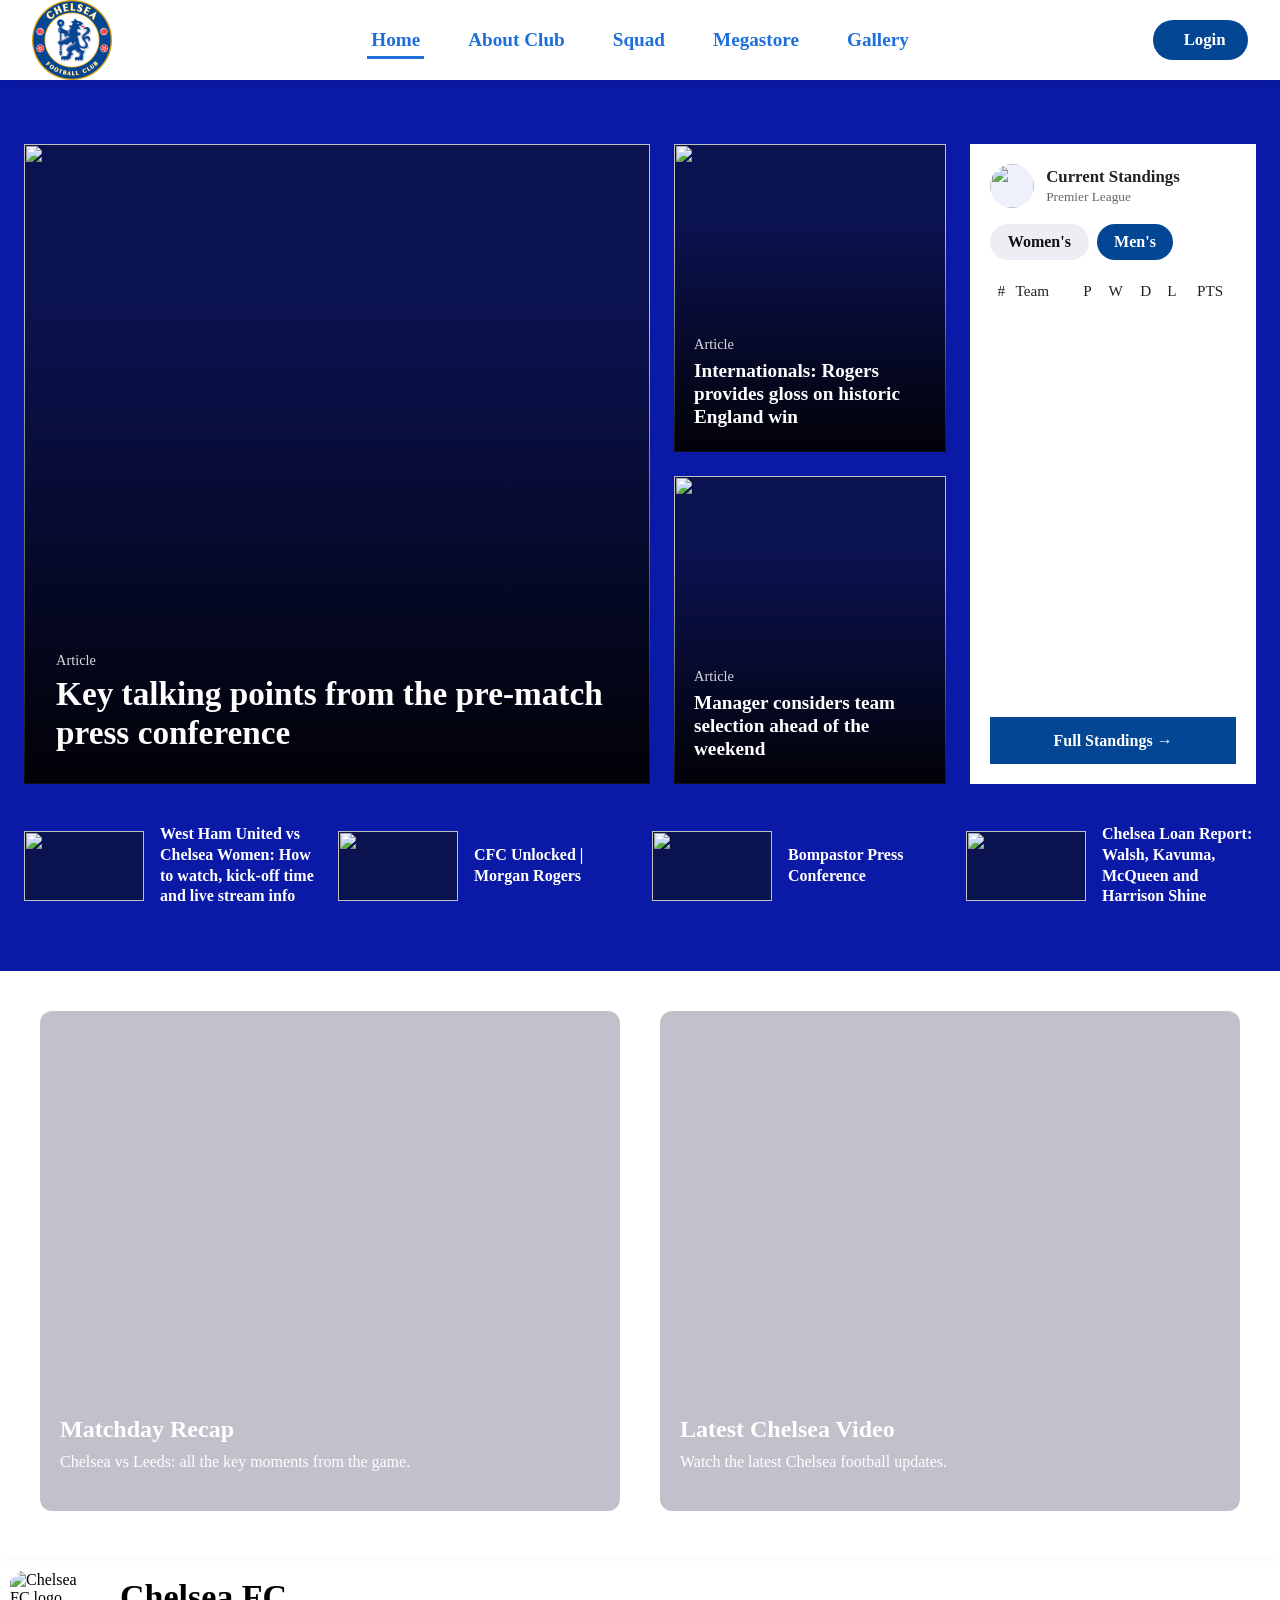
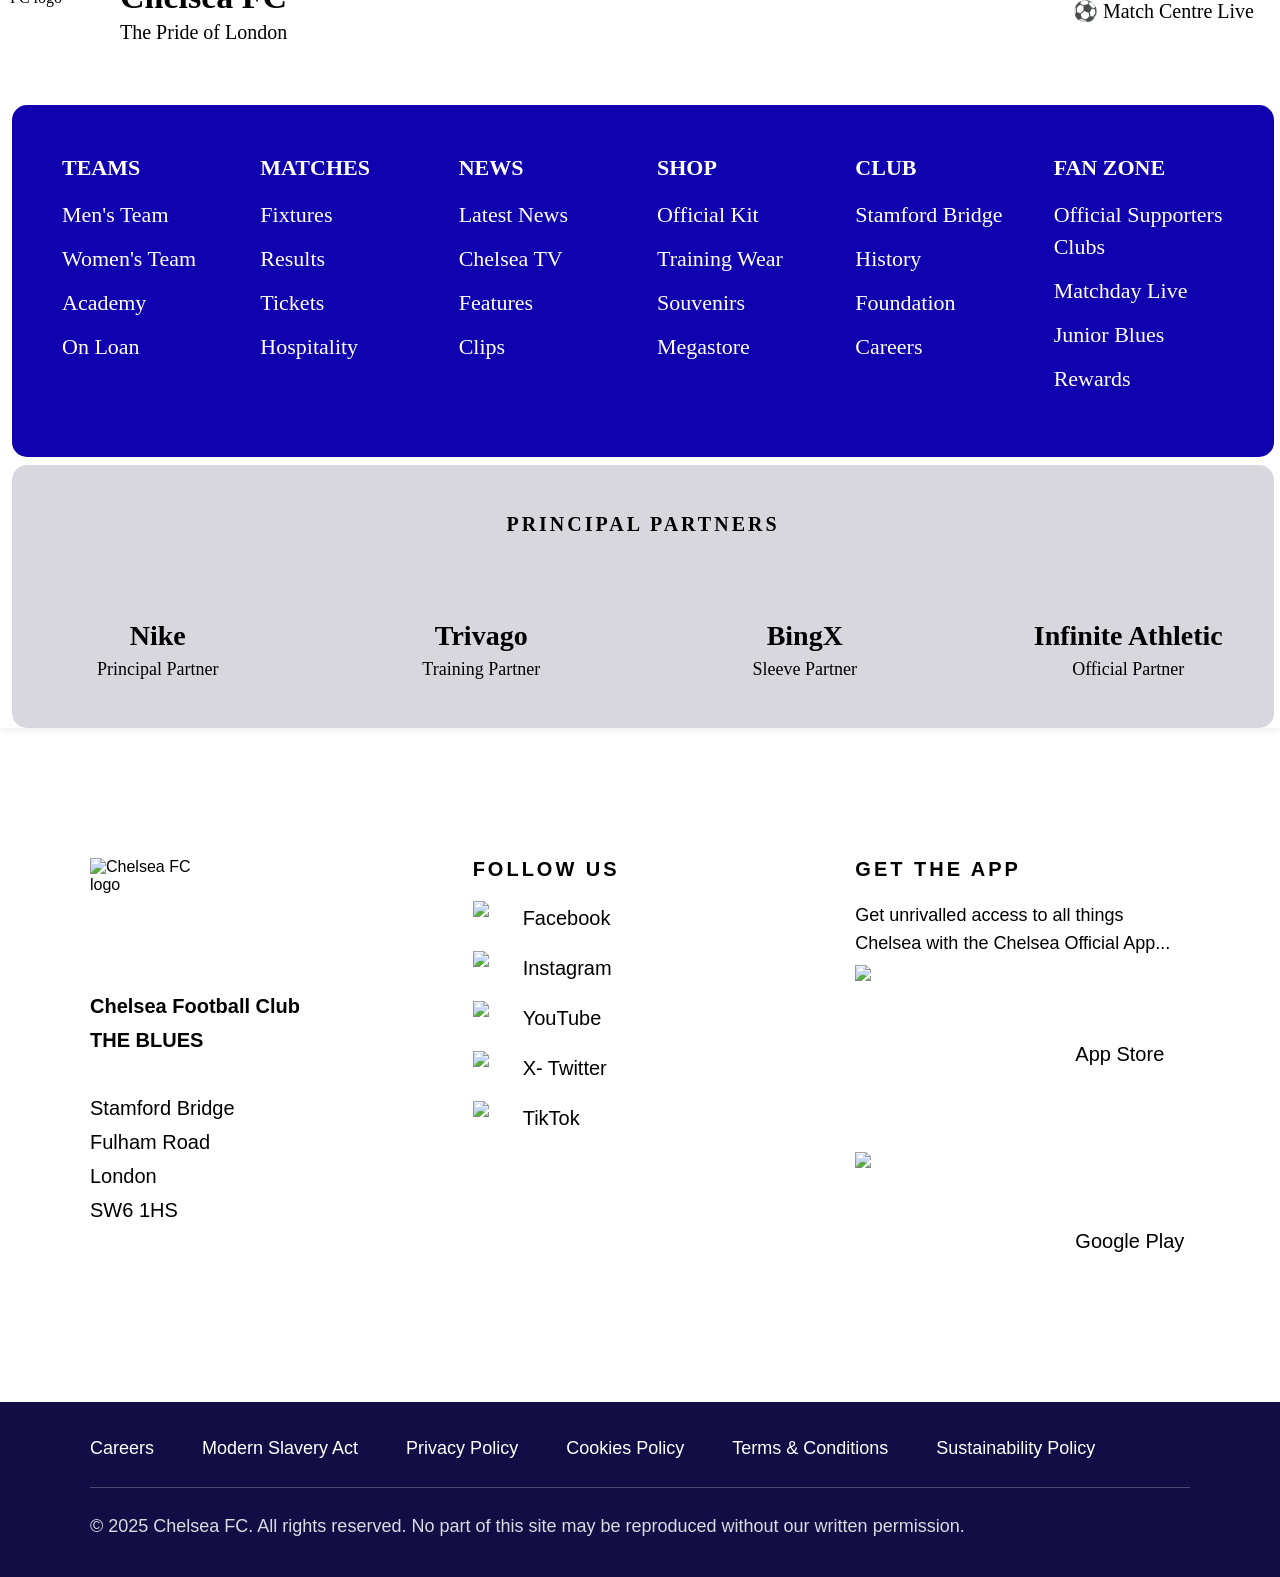
==== commit 876901da: "Add Chelsea FC logo" ====
--- a/index.html
+++ b/index.html
@@ -18,7 +18,7 @@
 
     <!-- LEFT: logo -->
     <a class="logo" href="index.html">
-      <img src="/Users/shalom/Desktop/FC-IMAGES/Pasted 04-10-2026 at 3.35.20 PM.png" alt="Chelsea Crest Logo">
+      <img src="images/Chelsea_FC.LOGO.webp" alt="Chelsea FC Logo">
     </a>
 
     <!-- MIDDLE: nav links -->
--- a/style.css
+++ b/style.css
@@ -1968,3 +1968,803 @@
         padding: 2rem 1.5rem;
     }
 }
+
+
+```css
+/* ---------------------------------------------------------
+   MOMENTS IN TIME
+   Interactive Chelsea history slider
+   --------------------------------------------------------- */
+
+.history-years {
+    background: #ffffff;
+
+    padding: 6rem 7%;
+
+    overflow: hidden;
+}
+
+
+/* Section heading */
+
+.history-years .section-heading {
+    margin-bottom: 3rem;
+}
+
+.history-years .section-heading h2 {
+    color: #034694;
+
+    font-size: clamp(2rem, 5vw, 4rem);
+
+    text-transform: uppercase;
+
+    font-weight: 900;
+
+    line-height: 1;
+}
+
+
+/* ---------------------------------------------------------
+   MOMENTS SLIDER
+   --------------------------------------------------------- */
+
+.moments-slider {
+    width: 100%;
+
+    max-width: 1200px;
+
+    margin: 0 auto;
+
+    position: relative;
+}
+
+
+/* ---------------------------------------------------------
+   MOMENT CARD
+   --------------------------------------------------------- */
+
+.moment-card {
+    display: none;
+
+    width: 100%;
+
+    min-height: 480px;
+
+    background: #f3f7fc;
+
+    overflow: hidden;
+
+    box-shadow:
+        0 15px 40px rgba(3, 70, 148, 0.12);
+
+    border-radius: 4px;
+}
+
+
+/*
+   Only the active card is displayed.
+*/
+
+.moment-card.active-moment {
+    display: grid;
+
+    grid-template-columns: 55% 45%;
+
+    animation: momentSlideIn 0.45s ease;
+}
+
+
+/* ---------------------------------------------------------
+   MOMENT IMAGE
+   --------------------------------------------------------- */
+
+.moment-image {
+    width: 100%;
+
+    height: 480px;
+
+    overflow: hidden;
+
+    position: relative;
+}
+
+
+.moment-image::after {
+    content: "";
+
+    position: absolute;
+
+    left: 0;
+    right: 0;
+    bottom: 0;
+
+    height: 35%;
+
+    background: linear-gradient(
+        transparent,
+        rgba(10, 26, 74, 0.35)
+    );
+
+    pointer-events: none;
+}
+
+
+.moment-image img {
+    width: 100%;
+
+    height: 100%;
+
+    object-fit: cover;
+
+    display: block;
+
+    transition: transform 0.6s ease;
+}
+
+
+/*
+   Image gently zooms when the visitor
+   places the mouse over the card.
+*/
+
+.moment-card:hover .moment-image img {
+    transform: scale(1.04);
+}
+
+
+/* ---------------------------------------------------------
+   MOMENT CONTENT
+   --------------------------------------------------------- */
+
+.moment-content {
+    position: relative;
+
+    display: flex;
+
+    flex-direction: column;
+
+    justify-content: center;
+
+    padding: 4rem;
+
+    background: #f3f7fc;
+
+    overflow: hidden;
+}
+
+
+/*
+   Decorative blue block
+*/
+
+.moment-content::before {
+    content: "";
+
+    position: absolute;
+
+    top: 0;
+    right: 0;
+
+    width: 8px;
+
+    height: 100%;
+
+    background: #034694;
+}
+
+
+/*
+   Decorative large year in background
+*/
+
+.moment-content::after {
+    content: attr(data-year);
+
+    position: absolute;
+
+    right: -30px;
+    bottom: -35px;
+
+    font-size: 9rem;
+
+    font-weight: 900;
+
+    line-height: 1;
+
+    color: rgba(3, 70, 148, 0.05);
+
+    pointer-events: none;
+}
+
+
+/* ---------------------------------------------------------
+   YEAR
+   --------------------------------------------------------- */
+
+.moment-year {
+    position: relative;
+
+    z-index: 2;
+
+    display: block;
+
+    color: #1e6fd9;
+
+    font-size: 4.5rem;
+
+    font-weight: 900;
+
+    line-height: 1;
+
+    margin-bottom: 1rem;
+}
+
+
+/* ---------------------------------------------------------
+   MOMENT TITLE
+   --------------------------------------------------------- */
+
+.moment-content h3 {
+    position: relative;
+
+    z-index: 2;
+
+    color: #034694;
+
+    font-size: clamp(1.8rem, 3vw, 2.7rem);
+
+    line-height: 1.1;
+
+    margin: 0 0 1.3rem;
+
+    text-transform: uppercase;
+
+    font-weight: 900;
+}
+
+
+/* ---------------------------------------------------------
+   MOMENT DESCRIPTION
+   --------------------------------------------------------- */
+
+.moment-content p {
+    position: relative;
+
+    z-index: 2;
+
+    color: #394b63;
+
+    font-size: 1rem;
+
+    line-height: 1.8;
+
+    max-width: 500px;
+
+    margin: 0;
+}
+
+
+/* ---------------------------------------------------------
+   MOMENT CONTROLS
+   --------------------------------------------------------- */
+
+.moment-controls {
+    max-width: 1200px;
+
+    margin: 2rem auto 0;
+
+    display: flex;
+
+    align-items: center;
+
+    justify-content: center;
+
+    gap: 1.5rem;
+}
+
+
+/* Counter */
+
+#momentCounter {
+    min-width: 70px;
+
+    text-align: center;
+
+    color: #034694;
+
+    font-size: 1rem;
+
+    font-weight: 900;
+
+    letter-spacing: 1px;
+}
+
+
+/* ---------------------------------------------------------
+   ARROW BUTTONS
+   --------------------------------------------------------- */
+
+.moment-arrow {
+    width: 52px;
+
+    height: 52px;
+
+    display: flex;
+
+    align-items: center;
+
+    justify-content: center;
+
+    border: 2px solid #034694;
+
+    border-radius: 50%;
+
+    background: #ffffff;
+
+    color: #034694;
+
+    font-size: 1.4rem;
+
+    font-weight: 700;
+
+    cursor: pointer;
+
+    transition:
+        background 0.25s ease,
+        color 0.25s ease,
+        transform 0.25s ease,
+        box-shadow 0.25s ease;
+}
+
+
+.moment-arrow:hover {
+    background: #034694;
+
+    color: #ffffff;
+
+    transform: translateY(-3px);
+
+    box-shadow:
+        0 8px 20px rgba(3, 70, 148, 0.25);
+}
+
+
+.moment-arrow:active {
+    transform: translateY(0);
+}
+
+
+/* ---------------------------------------------------------
+   SLIDE ANIMATION
+   --------------------------------------------------------- */
+
+@keyframes momentSlideIn {
+
+    from {
+        opacity: 0;
+
+        transform: translateX(35px);
+    }
+
+    to {
+        opacity: 1;
+
+        transform: translateX(0);
+    }
+
+}
+
+
+/* ---------------------------------------------------------
+   TABLET
+   --------------------------------------------------------- */
+
+@media (max-width: 900px) {
+
+    .moment-card.active-moment {
+        grid-template-columns: 1fr;
+    }
+
+
+    .moment-image {
+        height: 380px;
+    }
+
+
+    .moment-content {
+        min-height: 330px;
+
+        padding: 3rem;
+    }
+
+
+    .moment-year {
+        font-size: 3.8rem;
+    }
+
+}
+
+
+/* ---------------------------------------------------------
+   MOBILE
+   --------------------------------------------------------- */
+
+@media (max-width: 600px) {
+
+    .history-years {
+        padding: 4rem 1.2rem;
+    }
+
+
+    .history-years .section-heading {
+        margin-bottom: 2rem;
+    }
+
+
+    .moment-card.active-moment {
+        display: block;
+    }
+
+
+    .moment-image {
+        height: 280px;
+    }
+
+
+    .moment-content {
+        min-height: 300px;
+
+        padding: 2rem 1.5rem;
+    }
+
+
+    .moment-content::before {
+        width: 100%;
+
+        height: 5px;
+
+        top: 0;
+
+        right: auto;
+
+        left: 0;
+    }
+
+
+    .moment-year {
+        font-size: 3.2rem;
+    }
+
+
+    .moment-content h3 {
+        font-size: 1.6rem;
+    }
+
+
+    .moment-content p {
+        font-size: 0.95rem;
+
+        line-height: 1.7;
+    }
+
+
+    .moment-controls {
+        gap: 1rem;
+
+        margin-top: 1.5rem;
+    }
+
+
+    .moment-arrow {
+        width: 45px;
+
+        height: 45px;
+
+        font-size: 1.1rem;
+    }
+
+}
+
+/* ---------------------------------------------------------
+   CHELSEA CLUB FACTS
+   Interactive facts slider
+   --------------------------------------------------------- */
+
+.facts-section {
+    background: #f3f7fc;
+    padding: 6rem 7%;
+    overflow: hidden;
+}
+
+.facts-section .section-heading {
+    margin-bottom: 3rem;
+}
+
+.facts-section .section-heading h2 {
+    color: #034694;
+    font-size: clamp(2rem, 5vw, 4rem);
+    text-transform: uppercase;
+    font-weight: 900;
+    line-height: 1;
+}
+
+.facts-slider {
+    width: 100%;
+    max-width: 1200px;
+    margin: 0 auto;
+    position: relative;
+}
+
+/* Hide every fact by default */
+
+.fact-card {
+    display: none;
+    width: 100%;
+    min-height: 420px;
+    background: #ffffff;
+    overflow: hidden;
+    border-radius: 4px;
+    box-shadow: 0 15px 40px rgba(3, 70, 148, 0.12);
+}
+
+/* Show only the active fact */
+
+.fact-card.active-fact {
+    display: grid;
+    grid-template-columns: 45% 55%;
+    animation: factSlideIn 0.45s ease;
+}
+
+/* Fact image */
+
+.fact-image {
+    width: 100%;
+    height: 420px;
+    overflow: hidden;
+    position: relative;
+}
+
+.fact-image img {
+    width: 100%;
+    height: 100%;
+    object-fit: cover;
+    display: block;
+    transition: transform 0.6s ease;
+}
+
+.fact-card:hover .fact-image img {
+    transform: scale(1.04);
+}
+
+/* Fact content */
+
+.fact-content {
+    position: relative;
+    display: flex;
+    flex-direction: column;
+    justify-content: center;
+    padding: 4rem;
+    background: #ffffff;
+    overflow: hidden;
+}
+
+/* Blue vertical line */
+
+.fact-content::before {
+    content: "";
+    position: absolute;
+    top: 0;
+    left: 0;
+    width: 8px;
+    height: 100%;
+    background: #034694;
+}
+
+/* Large decorative number */
+
+.fact-content::after {
+    content: attr(data-number);
+    position: absolute;
+    right: -20px;
+    bottom: -45px;
+    font-size: 10rem;
+    font-weight: 900;
+    line-height: 1;
+    color: rgba(3, 70, 148, 0.05);
+    pointer-events: none;
+}
+
+/* Fact number/title */
+
+.fact-number {
+    position: relative;
+    z-index: 2;
+    color: #1e6fd9;
+    font-size: 1rem;
+    font-weight: 900;
+    text-transform: uppercase;
+    letter-spacing: 2px;
+    margin-bottom: 1rem;
+}
+
+/* Fact heading */
+
+.fact-content h3 {
+    position: relative;
+    z-index: 2;
+    color: #034694;
+    font-size: clamp(1.8rem, 3vw, 2.8rem);
+    line-height: 1.1;
+    margin: 0 0 1.3rem;
+    text-transform: uppercase;
+    font-weight: 900;
+}
+
+/* Fact paragraph */
+
+.fact-content p {
+    position: relative;
+    z-index: 2;
+    color: #394b63;
+    font-size: 1rem;
+    line-height: 1.8;
+    max-width: 550px;
+    margin: 0;
+}
+
+/* Controls */
+
+.fact-controls {
+    max-width: 1200px;
+    margin: 2rem auto 0;
+    display: flex;
+    align-items: center;
+    justify-content: center;
+    gap: 1.5rem;
+}
+
+/* Counter */
+
+#factCounter {
+    min-width: 70px;
+    text-align: center;
+    color: #034694;
+    font-size: 1rem;
+    font-weight: 900;
+    letter-spacing: 1px;
+}
+
+/* Arrows */
+
+.fact-arrow {
+    width: 52px;
+    height: 52px;
+    display: flex;
+    align-items: center;
+    justify-content: center;
+
+    border: 2px solid #034694;
+    border-radius: 50%;
+
+    background: #ffffff;
+    color: #034694;
+
+    font-size: 1.4rem;
+    font-weight: 700;
+
+    cursor: pointer;
+
+    transition:
+        background 0.25s ease,
+        color 0.25s ease,
+        transform 0.25s ease,
+        box-shadow 0.25s ease;
+}
+
+.fact-arrow:hover {
+    background: #034694;
+    color: #ffffff;
+    transform: translateY(-3px);
+
+    box-shadow:
+        0 8px 20px rgba(3, 70, 148, 0.25);
+}
+
+.fact-arrow:active {
+    transform: translateY(0);
+}
+
+/* Animation */
+
+@keyframes factSlideIn {
+    from {
+        opacity: 0;
+        transform: translateX(35px);
+    }
+
+    to {
+        opacity: 1;
+        transform: translateX(0);
+    }
+}
+
+
+/* ---------------------------------------------------------
+   TABLET
+   --------------------------------------------------------- */
+
+@media (max-width: 900px) {
+
+    .fact-card.active-fact {
+        grid-template-columns: 1fr;
+    }
+
+    .fact-image {
+        height: 350px;
+    }
+
+    .fact-content {
+        min-height: 320px;
+        padding: 3rem;
+    }
+
+    .fact-content h3 {
+        font-size: 2rem;
+    }
+}
+
+
+/* ---------------------------------------------------------
+   MOBILE
+   --------------------------------------------------------- */
+
+@media (max-width: 600px) {
+
+    .facts-section {
+        padding: 4rem 1.2rem;
+    }
+
+    .facts-section .section-heading {
+        margin-bottom: 2rem;
+    }
+
+    .fact-card.active-fact {
+        display: block;
+    }
+
+    .fact-image {
+        height: 260px;
+    }
+
+    .fact-content {
+        min-height: 300px;
+        padding: 2rem 1.5rem;
+    }
+
+    .fact-content::before {
+        width: 100%;
+        height: 5px;
+        top: 0;
+        left: 0;
+    }
+
+    .fact-content h3 {
+        font-size: 1.6rem;
+    }
+
+    .fact-content p {
+        font-size: 0.95rem;
+        line-height: 1.7;
+    }
+
+    .fact-controls {
+        gap: 1rem;
+        margin-top: 1.5rem;
+    }
+
+    .fact-arrow {
+        width: 45px;
+        height: 45px;
+        font-size: 1.1rem;
+    }
+}
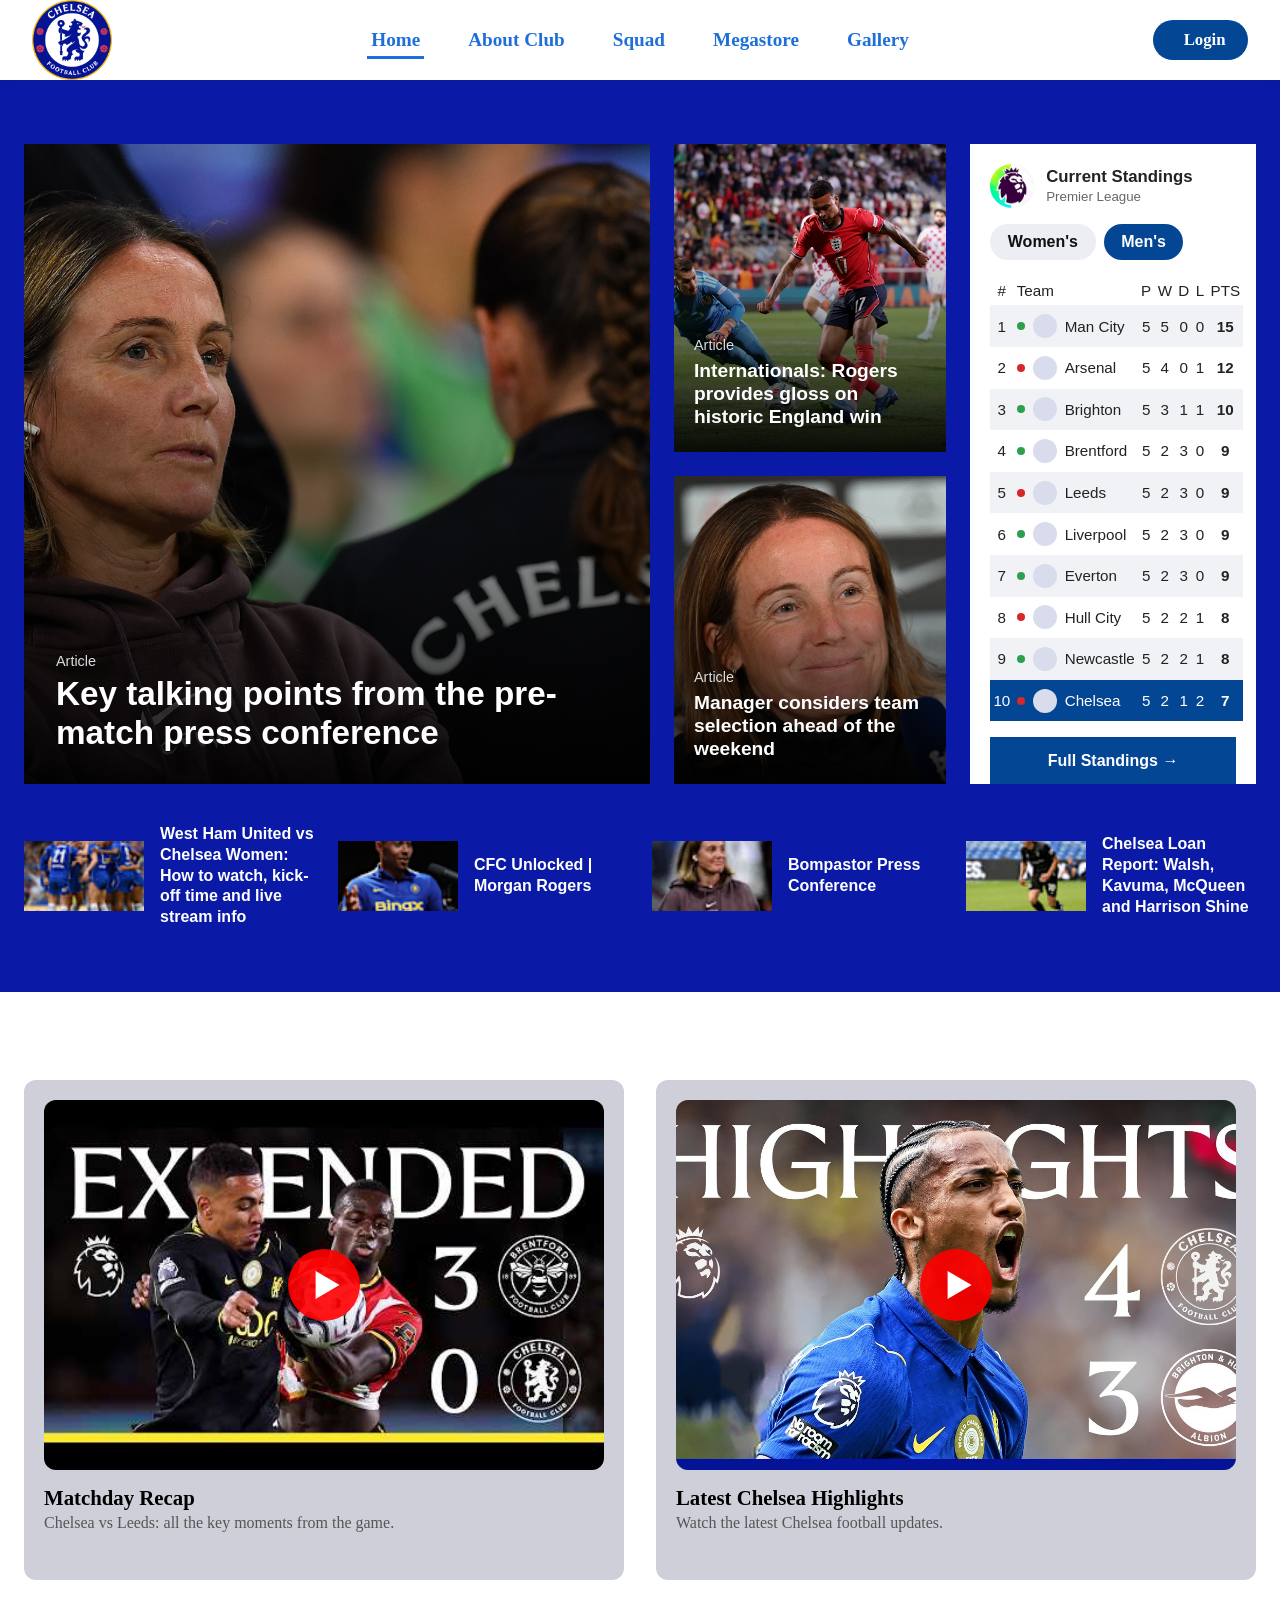
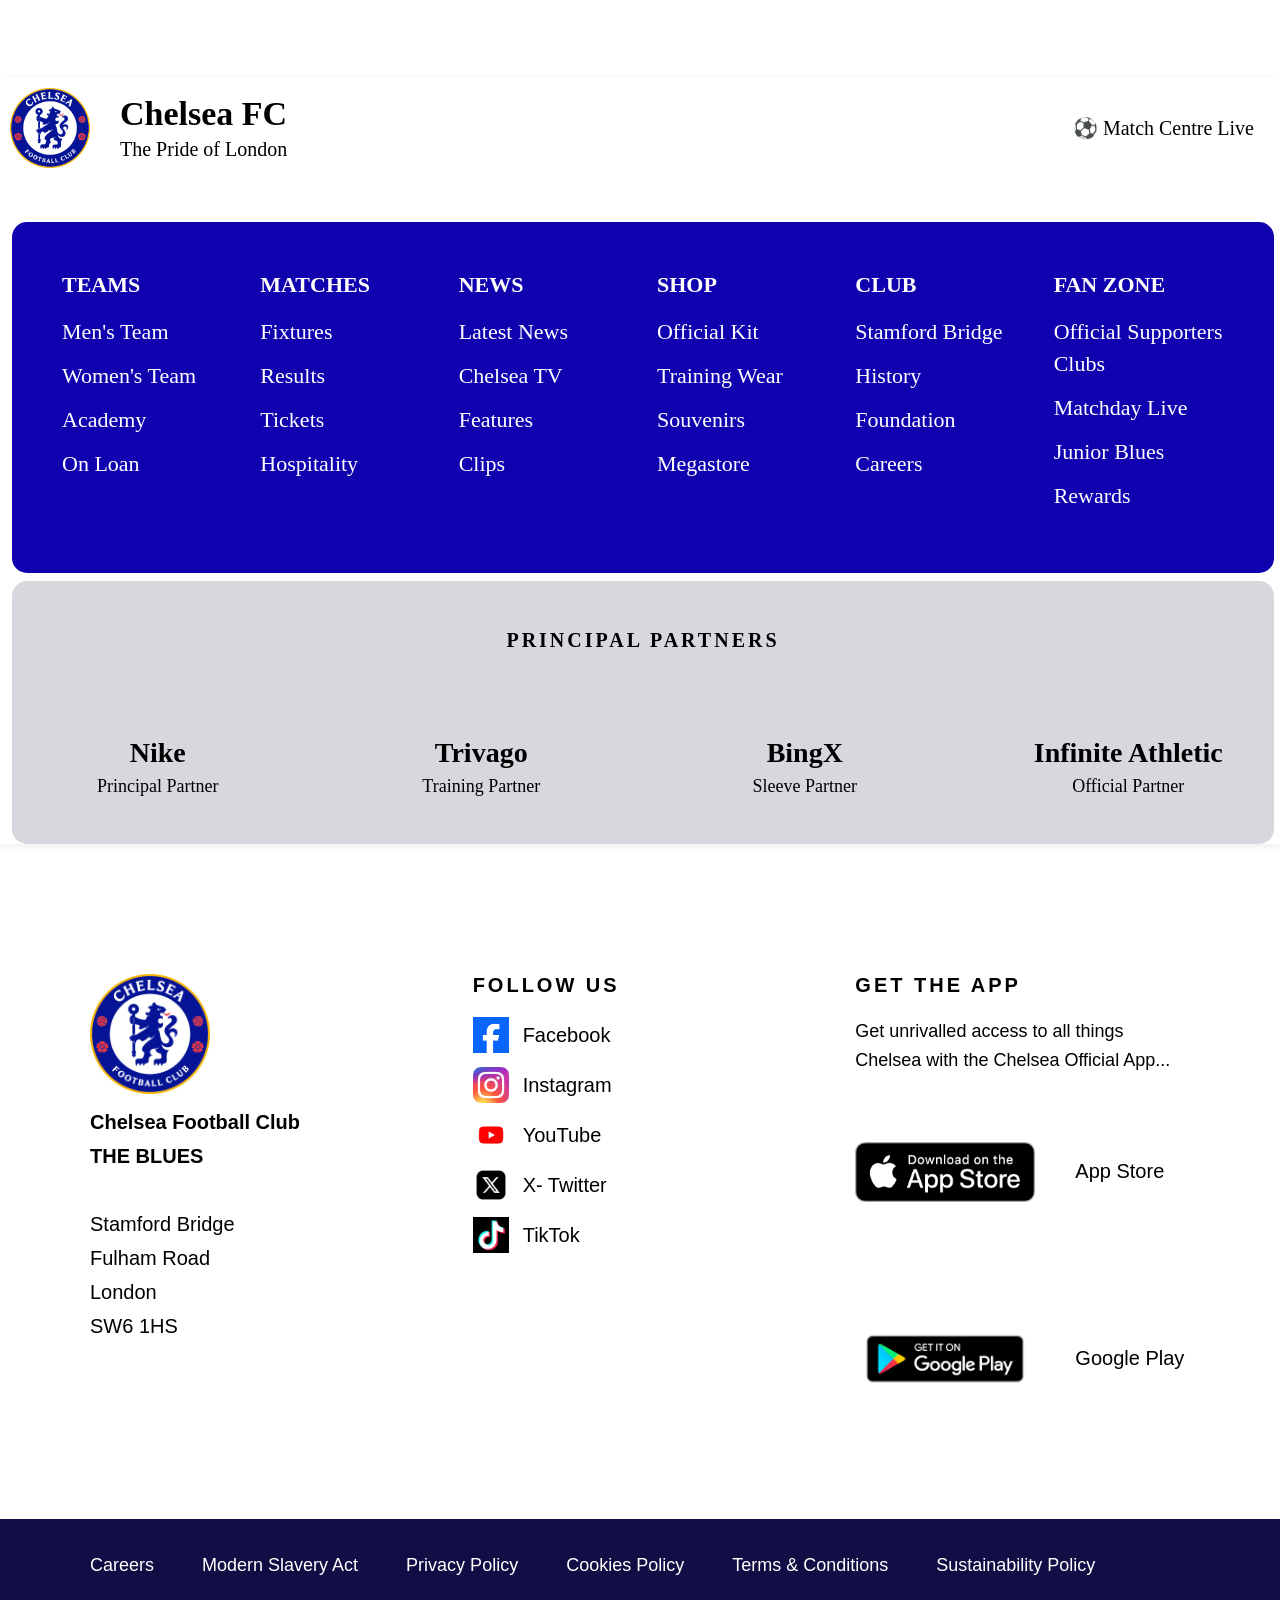
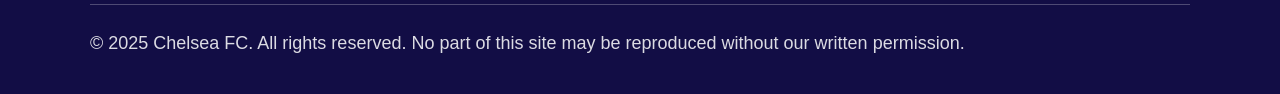
==== commit c43baf8e: "FINAL HOME PAGE" ====
--- a/index.html
+++ b/index.html
@@ -18,7 +18,7 @@
 
     <!-- LEFT: logo -->
     <a class="logo" href="index.html">
-      <img src="images/Chelsea_FC.LOGO.webp" alt="Chelsea FC Logo">
+      <img src="images/LOGO.png" alt="Chelsea FC Logo">
     </a>
 
     <!-- MIDDLE: nav links -->
@@ -54,7 +54,7 @@
       
       
       <a class="news-card news-card--main" href="https://www.chelseafc.com/en/news/article/key-talking-points-from-sonia-bompastors-pre-west-ham-press-conference" target="_blank" rel="noopener">
-        <img src="/Users/shalom/Desktop/FC-IMAGES/BIG FEATUED ARTICLE.png" alt="">
+        <img src="images/home/BIG FEATUED ARTICLE.png" alt="">
         <div class="news-text">
           <span class="news-tag">Article</span>
           <h2>Key talking points from the pre-match press conference</h2>
@@ -66,7 +66,7 @@
       <!-- TWO MEDIUM ARTICLES (TOP) -->
       <div class="hero-side">
         <a class="news-card" href="https://www.chelseafc.com/en/news/article/internationals-rogers-provides-gloss-on-historic-england-win" target="_blank" rel="noopener">
-          <img src="/Users/shalom/Desktop/FC-IMAGES/TOP FEATURE.png" alt="">
+          <img src="images/home/TOP FEATURE.png" alt="">
           <div class="news-text">
             <span class="news-tag">Article</span>
             <h3>Internationals: Rogers provides gloss on historic England win</h3>
@@ -75,7 +75,7 @@
         
         <!-- TWO MEDIUM ARTICLES (BOTTOM)-->
         <a class="news-card" href="https://www.chelseafc.com/en/news/article/bompastor-considers-team-selection-against-west-ham" target="_blank" rel="noopener">
-          <img src="/Users/shalom/Desktop/FC-IMAGES/BOTTOM FEATURE.png" alt="">
+          <img src="images/home/BOTTOM FEATURE.png" alt="">
           <div class="news-text">
             <span class="news-tag">Article</span>
             <h3>Manager considers team selection ahead of the weekend</h3>
@@ -86,7 +86,7 @@
       <!-- STANDINGS PANEL (rows are filled in by hero.js) -->
       <aside class="standings" aria-label="Current standings">
         <div class="standings-head">
-          <img class="league-logo" src="images/league-logo.png" alt="">
+          <img class="league-logo" src="images/home/current standings.png" alt="">
           <div>
             <strong>Current Standings</strong>
             <small>Premier League</small>
@@ -110,7 +110,8 @@
           <tbody id="standingsBody"></tbody>
         </table>
 
-        <a class="standings-btn" href="standings.html">Full Standings &rarr;</a>
+       <!-- FULL STANDINGS LINK -->
+         <a class="standings-btn" href="https://cfc-prod-eu-west.azurewebsites.net/en/matches/womens-team-fixtures-and-results?tab=Tables&comp=3GqpoFIYBbaqwvUZ9t1Mve&season=SZnXY0nlLjz5ARHlc4CS5" target="_blank" rel="noopener">Full Standings &rarr;</a>
       </aside>
 
     </div>
@@ -120,25 +121,25 @@
     <!--IMAGE 1-->
     <div class="news-strip">
       <a class="strip-item" href="https://www.chelseafc.com/en/news/article/west-ham-united-vs-chelsea-women-how-to-watch-kick-off-time-live-stream" target="_blank" rel="noopener">
-        <img src="/Users/shalom/Desktop/FC-IMAGES/IMAGE 1.png" alt="">
+        <img src="images/home/IMAGE 1.png" alt="">
         <span>West Ham United vs Chelsea Women: How to watch, kick-off time and live stream info</span>
       </a>
       
       <!--IMAGE 2-->
       <a class="strip-item" href="https://www.chelseafc.com/en/video/cfc-unlocked-or-episode-twelve-or-morgan-rogers" target="_blank" rel="noopener">
-        <img src="/Users/shalom/Desktop/FC-IMAGES/IMAGE 2.png" alt="">
+        <img src="images/home/IMAGE 2.png" alt="">
         <span>CFC Unlocked | Morgan Rogers</span>
       </a>
       
       <!--IMAGE 3-->
       <a class="strip-item" href="https://www.chelseafc.com/en/video/cfc-unlocked-or-episode-twelve-or-morgan-rogers" target="_blank" rel="noopener">
-        <img src="/Users/shalom/Desktop/FC-IMAGES/IMAGE 3.png" alt="">
+        <img src="images/home/IMAGE 3.png" alt="">
         <span>Bompastor Press Conference</span>
       </a>
       
       <!--IMAGE 4-->
       <a class="strip-item" href="https://www.chelseafc.com/en/news/article/chelsea-loan-report-walsh-kavuma-mcqueen-and-harrison-shine" target="_blank" rel="noopener">
-        <img src="/Users/shalom/Desktop/FC-IMAGES/IMAGE 4.png" alt="">
+        <img src="images/home/IMAGE 4.png" alt="">
         <span>Chelsea Loan Report: Walsh, Kavuma, McQueen and Harrison Shine</span>
       </a>
     </div>
@@ -154,54 +155,31 @@
 
 <!-- VIDEO SECTION -->
 <section class="videos-section">
-
-    <div class="video-container">
-
-        <!-- LEFT DIV -->
-        <div class="video-div left-div">
-
-            <div class="ctv-video">
-                <iframe
-                    src="https://www.youtube.com/embed/VIDEO_ID_1"
-                    title="Matchday Recap: Chelsea vs Leeds"
-                    referrerpolicy="strict-origin-when-cross-origin"
-                    allow="accelerometer; autoplay; clipboard-write; encrypted-media; gyroscope; picture-in-picture"
-                    allowfullscreen>
-                </iframe>
-            </div>
-
-            <h3 class="ctv-title">Matchday Recap</h3>
-
-            <p class="ctv-desc">
-                Chelsea vs Leeds: all the key moments from the game.
-            </p>
-
-        </div>
-
-
-        <!-- RIGHT DIV -->
-        <div class="video-div right-div">
-
-            <div class="ctv-video">
-                <iframe
-                    src="https://www.youtube.com/embed/VIDEO_ID_2"
-                    title="Chelsea Football Club Video"
-                    referrerpolicy="strict-origin-when-cross-origin"
-                    allow="accelerometer; autoplay; clipboard-write; encrypted-media; gyroscope; picture-in-picture"
-                    allowfullscreen>
-                </iframe>
-            </div>
-
-            <h3 class="ctv-title">Latest Chelsea Video</h3>
-
-            <p class="ctv-desc">
-                Watch the latest Chelsea football updates.
-            </p>
-
-        </div>
-
-    </div>
-
+  <div class="video-container">
+
+    <!-- LEFT VIDEO -->
+    <div class="video-div left-div">
+      <a class="ctv-video" href="https://www.youtube.com/watch?v=gwrydB4FO_Y" target="_blank" rel="noopener" aria-label="Watch Matchday Recap on YouTube">
+        <img src="images/home/EXTENDED.png" alt="Matchday Recap: Chelsea vs Leeds">
+        <span class="play-btn" aria-hidden="true"></span>
+      </a>
+
+      <h3 class="ctv-title">Matchday Recap</h3>
+      <p class="ctv-desc">Chelsea vs Leeds: all the key moments from the game.</p>
+    </div>
+
+    <!-- RIGHT VIDEO -->
+    <div class="video-div right-div">
+      <a class="ctv-video" href="https://www.youtube.com/watch?v=1QvHaCXnIWg" target="_blank" rel="noopener" aria-label="Watch the latest Chelsea highlights on YouTube">
+        <img src="images/home/HIGHLIGHTS.png" alt="Latest Chelsea Highlights">
+        <span class="play-btn" aria-hidden="true"></span>
+      </a>
+
+      <h3 class="ctv-title">Latest Chelsea Highlights</h3>
+      <p class="ctv-desc">Watch the latest Chelsea football updates.</p>
+    </div>
+
+  </div>
 </section>
 
 <!-- SECOND VIDEO SECTION -->
@@ -248,7 +226,7 @@
 
       <!-- LOGO SLOT: put your <img> inside this circle -->
       <div class="logo-slot">
-        <img src="/Users/shalom/Desktop/FC-IMAGES/Pasted 04-10-2026 at 3.35.20 PM.png" alt="Chelsea FC logo">
+        <img src="images/LOGO.png" alt="Chelsea FC logo">
       </div>
 
       <div class="brand-text">
@@ -369,7 +347,7 @@
 
           <!-- LOGO SLOT -->
           <div class="ft2-logo">
-            <img src="/Users/shalom/Desktop/FC-IMAGES/Pasted 04-10-2026 at 3.35.20 PM.png" alt="Chelsea FC logo">
+            <img src="images/LOGO.png" alt="Chelsea FC logo">
           </div>
 
           <div class="ft2-address">
@@ -386,28 +364,28 @@
         <div class="ft2-col">
           <h4 class="ft2-heading">Follow Us</h4>
 
-          <a href="https://facebook.com/YOUR_PAGE" class="ft2-item">
-            <span class="ft2-slot"><img src="/Users/shalom/Desktop/FC-IMAGES/FACEBOOK.png" alt="Facebook"></span>
+          <a href="https://www.facebook.com/ChelseaFC/" class="ft2-item">
+            <span class="ft2-slot"><img src="images/home/FACEBOOK.png" alt="Facebook"></span>
             <span class="ft2-item-text">Facebook</span>
           </a>
 
-          <a href="https://instagram.com/YOUR_PAGE" class="ft2-item">
-            <span class="ft2-slot"><img src="/Users/shalom/Desktop/FC-IMAGES/INSTAGRAM.png" alt="Instagram"></span>
+          <a href="https://www.instagram.com/chelseafc/?hl=en" class="ft2-item">
+            <span class="ft2-slot"><img src="images/home/INSTAGRAM.png" alt="Instagram"></span>
             <span class="ft2-item-text">Instagram</span>
           </a>
 
-          <a href="https://youtube.com/YOUR_PAGE" class="ft2-item">
-            <span class="ft2-slot"><img src="/Users/shalom/Desktop/FC-IMAGES/YOUTUBE.png" alt="YouTube"></span>
+          <a href="https://www.youtube.com/chelseafc" class="ft2-item">
+            <span class="ft2-slot"><img src="images/home/YOUTUBE.png" alt="YouTube"></span>
             <span class="ft2-item-text">YouTube</span>
           </a>
 
-          <a href="https://x.com/YOUR_PAGE" class="ft2-item">
-            <span class="ft2-slot"><img src="/Users/shalom/Desktop/FC-IMAGES/TWITER.png" alt="X"></span>
+          <a href="https://x.com/ChelseaFC" class="ft2-item">
+            <span class="ft2-slot"><img src="images/home/TWITER.png" alt="X"></span>
             <span class="ft2-item-text">X- Twitter</span>
           </a>
 
-          <a href="https://tiktok.com/@YOUR_PAGE" class="ft2-item">
-            <span class="ft2-slot"><img src="/Users/shalom/Desktop/FC-IMAGES/TIKTOK.png" alt="TikTok"></span>
+          <a href="https://www.tiktok.com/@chelseafc?lang=en" class="ft2-item">
+            <span class="ft2-slot"><img src="images/home/TIKTOK.png" alt="TikTok"></span>
             <span class="ft2-item-text">TikTok</span>
           </a>
         </div>
@@ -422,12 +400,12 @@
             </p>
 
             <a href="https://apps.apple.com/gb/app/chelsea-official-app/id1353142218" class="ft2-dl-item">
-              <span class="ft2-dl-slot"><img class="ft2-dl-img" src="/Users/shalom/Desktop/FC-IMAGES/APP.png" alt="App Store"></span>
+              <span class="ft2-dl-slot"><img class="ft2-dl-img" src="images/home/APP.png" alt="App Store"></span>
               <span class="ft2-dl-text">App Store</span>
             </a>
 
               <a href="https://play.google.com/store/apps/details?id=com.chelseafc.the5thstand&hl=en_US&gl=US&deep_link_value=Website_Landing_Preferences&af_dp=cfcapp%3A%2F%2FaccountInfo%2Fsettings%2Fnotifications&shortlink=03ey3mli&source_caller=ui&onelink_id=1WUW&c=Website_Landing_Preferences&pid=Website" class="ft2-dl-item">
-              <span class="ft2-dl-slot"><img class="ft2-dl-img" src="/Users/shalom/Desktop/FC-IMAGES/GOOGLE .png" alt="Google Play"></span>
+              <span class="ft2-dl-slot"><img class="ft2-dl-img" src="images/home/GOOGLE .png" alt="Google Play"></span>
               <span class="ft2-dl-text">Google Play</span>
             </a>
         </div>
@@ -458,11 +436,79 @@
 
 </div>
 
-    <!-- Bootstrap 5 JavaScript Bundle with Popper -->
-    <script src="https://jsdelivr.net" integrity="sha384-YvpcrYf0tY3lHB60NNkmXc5s9fDVZLESaAA55NDzOxhy9GkcIdslK1eN7N6jIeHz" crossorigin="anonymous"></script>
-    <!-- Custom JS -->
+     <!-- Bootstrap 5 JavaScript Bundle with Popper -->
     <script src="https://cdn.jsdelivr.net/npm/bootstrap@5.3.3/dist/js/bootstrap.bundle.min.js" crossorigin="anonymous"></script>
-    <script src="js/script.js"></script>
+
+    <!-- HERO STANDINGS -->
+    <script>
+    (function () {
+
+      var standings = {
+        mens: [
+          { pos: 1,  team: "Man City",  p: 5, w: 5, d: 0, l: 0, pts: 15, form: "w", crest: "" },
+          { pos: 2,  team: "Arsenal",   p: 5, w: 4, d: 0, l: 1, pts: 12, form: "l", crest: "" },
+          { pos: 3,  team: "Brighton",  p: 5, w: 3, d: 1, l: 1, pts: 10, form: "w", crest: "" },
+          { pos: 4,  team: "Brentford", p: 5, w: 2, d: 3, l: 0, pts: 9,  form: "w", crest: "" },
+          { pos: 5,  team: "Leeds",     p: 5, w: 2, d: 3, l: 0, pts: 9,  form: "l", crest: "" },
+          { pos: 6,  team: "Liverpool", p: 5, w: 2, d: 3, l: 0, pts: 9,  form: "w", crest: "" },
+          { pos: 7,  team: "Everton",   p: 5, w: 2, d: 3, l: 0, pts: 9,  form: "w", crest: "" },
+          { pos: 8,  team: "Hull City", p: 5, w: 2, d: 2, l: 1, pts: 8,  form: "l", crest: "" },
+          { pos: 9,  team: "Newcastle", p: 5, w: 2, d: 2, l: 1, pts: 8,  form: "w", crest: "" },
+          { pos: 10, team: "Chelsea",   p: 5, w: 2, d: 1, l: 2, pts: 7,  form: "l", crest: "", us: true }
+        ],
+        womens: [
+          { pos: 1,  team: "Man City Women",     p: 4, w: 4, d: 0, l: 0, pts: 12, form: "w", crest: "" },
+          { pos: 2,  team: "Chelsea",            p: 4, w: 3, d: 0, l: 1, pts: 9,  form: "w", crest: "", us: true },
+          { pos: 3,  team: "London City Lions",  p: 4, w: 3, d: 1, l: 0, pts: 10, form: "w", crest: "" },
+          { pos: 4,  team: "Tottenham Women",    p: 4, w: 2, d: 1, l: 1, pts: 7,  form: "l", crest: "" },
+          { pos: 5,  team: "Everton Women",      p: 4, w: 2, d: 0, l: 2, pts: 6,  form: "w", crest: "" },
+          { pos: 6,  team: "Liverpool Women",    p: 4, w: 1, d: 2, l: 1, pts: 5,  form: "l", crest: "" },
+          { pos: 7,  team: "Man Utd Women",      p: 4, w: 1, d: 1, l: 2, pts: 4,  form: "l", crest: "" },
+          { pos: 8,  team: "Crystal Palace ",    p: 4, w: 1, d: 0, l: 3, pts: 3,  form: "l", crest: "" },
+          { pos: 9,  team: "Brighton Women",     p: 4, w: 0, d: 2, l: 2, pts: 2,  form: "l", crest: "" },
+          { pos: 10, team: "Arsenal Women",      p: 4, w: 0, d: 1, l: 3, pts: 1,  form: "l", crest: "" }
+        ]
+      };
+
+      var body  = document.getElementById("standingsBody");
+      var table = document.querySelector(".standings-table");
+      var tabs  = document.querySelectorAll(".standings-tabs .tab");
+
+      if (!body || !table) { console.error("Standings table not found in the page"); return; }
+
+      function render(key) {
+        body.innerHTML = standings[key].map(function (r) {
+          return '<tr class="' + (r.us ? "is-us" : "") + '">' +
+            '<td>' + r.pos + '</td>' +
+            '<td class="team"><span class="dot ' + r.form + '"></span>' +
+              (r.crest ? '<img class="crest" src="' + r.crest + '" alt="">' : '<span class="crest"></span>') +
+              r.team + '</td>' +
+            '<td>' + r.p + '</td><td>' + r.w + '</td><td>' + r.d + '</td><td>' + r.l + '</td>' +
+            '<td class="pts">' + r.pts + '</td></tr>';
+        }).join("");
+      }
+
+      tabs.forEach(function (tab) {
+        tab.addEventListener("click", function () {
+          if (tab.classList.contains("is-active")) return;
+
+          tabs.forEach(function (t) {
+            t.classList.toggle("is-active", t === tab);
+            t.setAttribute("aria-selected", t === tab);
+          });
+
+          table.classList.add("is-switching");
+          setTimeout(function () {
+            render(tab.dataset.team);
+            table.classList.remove("is-switching");
+          }, 250);
+        });
+      });
+
+      render("mens");
+    })();
+    </script>
+
 
 </body>
 </html>
--- a/style.css
+++ b/style.css
@@ -305,7 +305,6 @@
 }
 
 
-
 /* ===== HERO SECTION ===== */
 :root {
   --hero-bg: #0a1aa6;          /* blue background */
@@ -384,6 +383,54 @@
 .news-card h2 { margin: 0; font-size: clamp(1.5rem, 2.6vw, 2.4rem); line-height: 1.15; }
 .news-card h3 { margin: 0; font-size: clamp(1.05rem, 1.5vw, 1.4rem); line-height: 1.2; }
 .news-card--main .news-text { padding: 2rem; }
+
+/* =====================================================
+   FORCE HERO LAYOUT: keep this block at the VERY END.
+   ===================================================== */
+main { display: block; width: 100%; max-width: none; }
+
+section.hero {
+  display: block;
+  width: 100%;
+  max-width: none;
+  margin: 0;
+  padding: var(--hero-pad-y, 4rem) 1.5rem;
+  background: var(--hero-bg, #0a1aa6);
+  color: #fff;
+  font-family: Arial, Helvetica, sans-serif;
+  box-sizing: border-box;
+}
+section.hero .hero-inner { width: 100%; max-width: var(--hero-max-width, 1500px); margin: 0 auto; }
+section.hero .hero-grid {
+  display: grid;
+  width: 100%;
+  grid-template-columns: 2.3fr 1fr 1.05fr;
+  gap: var(--hero-gap, 1.5rem);
+  height: var(--hero-height, 640px);
+}
+section.hero .hero-side { display: grid; grid-template-rows: 1fr 1fr; gap: var(--hero-gap, 1.5rem); min-height: 0; min-width: 0; }
+section.hero .news-card { min-width: 0; }
+section.hero .news-strip { display: grid; width: 100%; grid-template-columns: repeat(4, 1fr); gap: var(--hero-gap, 1.5rem); }
+section.hero .standings { min-width: 0; }
+
+@media (max-width: 1100px) {
+  section.hero .hero-grid { grid-template-columns: 1.6fr 1fr; height: auto; }
+  section.hero .hero-side { grid-template-rows: none; }
+  section.hero .standings { grid-column: 1 / -1; }
+  section.hero .news-strip { grid-template-columns: repeat(2, 1fr); }
+}
+@media (max-width: 700px) {
+  section.hero .hero-grid { grid-template-columns: 1fr; }
+  section.hero .news-strip { grid-template-columns: 1fr; }
+}
+
+
+
+
+
+
+
+
 
 /* ---------- STANDINGS ---------- */
 .standings {
@@ -536,7 +583,7 @@
 .video-div {
     width: 600px;
     height: 500px;
-    background-color: rgb(193, 193, 204);
+    background-color: rgb(207, 207, 218);
     padding: 20px;
     box-sizing: border-box;
     border-radius: 12px;
@@ -559,7 +606,7 @@
 /* VIDEO TITLE */
 
 .ctv-title {
-    color: white;
+    color: rgb(0, 0, 0);
     font-size: 24px;
     margin-top: 15px;
     margin-bottom: 10px;
@@ -568,9 +615,79 @@
 /* VIDEO DESCRIPTION */
 
 .ctv-desc {
-    color: white;
+    color: rgb(0, 0, 0);
     font-size: 16px;
     margin: 0;
+}
+
+/* =========================
+ VIDEO SECTION 2
+   ========================= */
+
+
+.videos-section {
+  padding: 3rem 1.5rem;
+  background: #fff;
+}
+
+.video-container {
+  display: grid;
+  grid-template-columns: 1fr 1fr;
+  gap: 2rem;
+  max-width: 1200px;
+  margin: 0 auto;
+}
+
+/* Thumbnail box: keeps a 16:9 shape */
+.ctv-video {
+  position: relative;
+  display: block;
+  aspect-ratio: 16 / 9;
+  overflow: hidden;
+  border-radius: 12px;
+  background: #0b1250;
+}
+.ctv-video img {
+  width: 100%;
+  height: 100%;
+  object-fit: cover;
+  display: block;
+  transition: transform 0.4s ease;
+}
+.ctv-video:hover img { transform: scale(1.05); }
+
+/* Play button drawn with CSS */
+.play-btn {
+  position: absolute;
+  top: 50%;
+  left: 50%;
+  width: 72px;
+  height: 72px;
+  transform: translate(-50%, -50%);
+  border-radius: 50%;
+  background: rgba(255, 0, 0, 0.9);
+  transition: background 0.2s, transform 0.2s;
+}
+.play-btn::after {
+  content: "";
+  position: absolute;
+  top: 50%;
+  left: 50%;
+  transform: translate(-35%, -50%);
+  border-style: solid;
+  border-width: 14px 0 14px 24px;
+  border-color: transparent transparent transparent #fff;
+}
+.ctv-video:hover .play-btn {
+  background: #e62117; /* YouTube red on hover */
+  transform: translate(-50%, -50%) scale(1.1);
+}
+
+.ctv-title { margin: 1rem 0 0.25rem; font-size: 1.3rem; }
+.ctv-desc  { margin: 0; color: #555; }
+
+@media (max-width: 700px) {
+  .video-container { grid-template-columns: 1fr; }
 }
 
 /* =========================
@@ -638,6 +755,7 @@
   flex-wrap: wrap;
   padding-bottom: 44px;
   border-bottom: 1px solid var(--line);
+  background-color: rgba(255, 255, 254, 0.35);
 }
 
 .brand-left {
@@ -655,7 +773,7 @@
   align-items: center;
   justify-content: center;
   padding: 10px;
-  background: var(--text-white);
+  background: rgba(255, 255, 255, 0.72);
   border-radius: 50%;
   overflow: hidden;
 }
@@ -1084,812 +1202,2057 @@
 }
 
 
-
-
-
-
-
-
-
-
-
-
-
-
-
-
 /* =========================================================
+   LOG IN / SIGN UP PAGE
+   ========================================================= */
+
+/* =========================================================
+   3. TOP NAV (Home link top-left, Sign out top-right)
+   ========================================================= */
+
+  body { 
+    background: var(--grad-main); 
+    background-attachment: fixed !important;;   /* <-- add this line here */
+  }
+  
+  
+.topbar {
+  position: sticky; top: 0; 
+  z-index: 10;
+  display: flex; 
+  justify-content: space-between; 
+  align-items: center;
+  padding: 14px 32px;
+  background: var(--grad-main);
+}
+.home-link {
+  color: rgb(253, 255, 255); text-decoration: /* THE WORD HOME -- LOGIN HOME BUTTON */
+  none; font-weight: 700;
+  padding: 8px 16px; 
+  border-radius: 999px;
+  background: rgba(9, 11, 133, 0.871);                 /*LOGIN HOME BUTTON */
+}
+.home-link:hover { 
+  background: rgb(23, 71, 159); /* LOGIN HOME BUTTON HOVER COLOR */
+
+  color: white;
+}
+.signout-btn {
+  border: 2px solid var(--white); 
+  color: var(--white); 
+  background: transparent;
+  padding: 7px 16px; 
+  border-radius: 999px; 
+  font-weight: 700; 
+  cursor: pointer;
+}
+
+.signout-btn:hover { 
+  background: rgb(0, 0, 0); 
+  color:var(--blue-700);     /* SIGN OUT BUTTON HOVER COLOR */
+}
+ 
+/* =========================================================
+   4. PAGE LAYOUT (left hero + right card)
+   ========================================================= */
+.page {
+  background-attachment: fixed;
+  display: grid; 
+  grid-template-columns: 1fr 1.1fr; 
+  gap: 48px;
+  align-items: center; 
+  max-width: 1200px; 
+  margin: 0PX;
+  padding: 48px 32px 64px;
+  background: linear-gradient(to top right, #d5e2f2, #ffffff); /* GREEN BACKGROUND  OF THE PGAGE */
+}
+ 
+/* =========================================================
+   5. LEFT PANEL (hero text + perks + reset button)
+   ========================================================= */
+.eyebrow {
+  color: rgb(0, 0, 0);           /* CHELSEA FOOTBALL CLUB  / MEMBER  FAMILY */
+  font-weight: 800; font-size: .8rem;
+  letter-spacing: .12em; 
+  text-transform: uppercase; 
+  margin-bottom: 10px;
+}
+
+.hero{
+  max-width: 460px; 
+  margin: 0 auto;
+  background-color: blue;  /* BLUE BACKGROUND OF THE LEFT PANEL */
+}
+
+.hero h1 {
+  font-size: clamp(2.4rem, 5vw, 4rem); 
+  line-height: 1.05; 
+  color: rgb(0, 0, 0);               /* JOIN THE BLUE FAMILY */
+  margin-bottom: 18px;
+}
+
+.hero-text { 
+  color: black; 
+  font-size: 1.1rem; 
+  line-height: 1.6; 
+  margin-bottom: 28px; 
+  max-width: 460px; 
+}
+
+
+.perks { 
+  list-style: none; 
+  display: grid; 
+  gap: 14px; 
+  margin-bottom: 30px; 
+}
+
+
+.perks li { 
+  display: flex; 
+  gap: 14px; 
+  align-items: center; 
+}
+
+
+.perks span {
+  width: 42px; height: 
+  42px; border-radius: 12px; 
+  background-color: rgb(16, 6, 155);      /* FOR THE CIRCLES WITH NUMBERS */
+  color: var(--blue-700); 
+  font-weight: 800; 
+  display: grid; 
+  place-items: center;
+  box-shadow: 0 4px 12px rgb(3, 3, 121);           /* FOR THE NUMBERED ITEMS */
+}
+
+.perks small { 
+  display: block; 
+  color: black;  
+  font-weight: 800;
+  font-size: .99rem;              /* FOR THE SMALL TEXT UNDER THE NUMBERED ITEMS */
+}
+ 
+
+
+/* =========================================================
+   6. RIGHT PANEL (form card)
+   ========================================================= */
+.card {
+  background: var(--white); border-radius: 28px; padding: 36px;
+  box-shadow: 0 24px 60px rgba(3, 70, 148, .2);
+  border-top: 6px solid var(--blue-700);
+}
+.card h2 { font-size: 2rem; color: var(--blue-900); margin-bottom: 6px; }
+.note { color: var(--muted); margin-bottom: 22px; }
+.grid { display: grid; grid-template-columns: 1fr 1fr; gap: 16px 20px; margin-bottom: 22px; }
+.grid.one { grid-template-columns: 1fr; }
+.full { grid-column: 1 / -1; }
+ 
+/* =========================================================
+   7. FORM FIELDS
+   ========================================================= */
+label { display: flex; flex-direction: column; gap: 6px; font-weight: 700; font-size: .92rem; }
+input, select {
+  padding: 13px 14px; border: 1.5px solid #c7d4ee; border-radius: 12px;
+  font-size: 1rem; background: var(--white); color: var(--text); font-weight: 400;
+}
+input:focus, select:focus { outline: 3px solid rgba(47, 111, 224, .3); border-color: var(--blue-500); }
+input.invalid, select.invalid { border-color: var(--error); }
+.err { color: var(--error); font-weight: 500; min-height: 1em; font-size: .8rem; }
+ 
+/* =========================================================
+   8. BUTTONS
+   ========================================================= */
+.btn {
+  width: 100%; 
+  padding: 15px; 
+  border: 0; 
+  border-radius: 12px; 
+  cursor: pointer;
+  color: white;         /* THE WORD RESET FORM AND LOGIN */  
+  font-size: 1.05rem; 
+  font-weight: 700;
+  background-color: rgb(8, 12, 135); /* RESET FROM AND LOGIN BUTTON */
+  box-shadow: 0 10px 22px rgba(3, 70, 148, .3);
+  transition: transform .15s, box-shadow .15s;
+}
+.btn:hover { transform: translateY(-2px); box-shadow: 0 14px 28px rgba(3, 70, 148, .4); }
+.hero .btn { max-width: 100%; }
+ 
+/* =========================================================
+   9. MESSAGE BANNER (login + welcome messages)
+   ========================================================= */
+.banner {
+  padding: 14px 16px; border-radius: 12px; margin-bottom: 20px; font-weight: 600;
+  background: linear-gradient(135deg, #e6f6ee, #d3f0e1); color: var(--success);
+}
+.banner.error { background: linear-gradient(135deg, #fdecec, #f9d6d6); color: var(--error); }
+ 
+/* =========================================================
+   10. SWITCH LINKS (register here / login here)
+   ========================================================= */
+.switch { text-align: center; margin-top: 18px; color: var(--muted); }
+ 
+/* =========================================================
+   11. RESPONSIVE (tablet and phone)
+   ========================================================= */
+@media (max-width: 900px) {
+  .page { grid-template-columns: 1fr; padding: 28px 18px 48px; }
+  .grid { grid-template-columns: 1fr; }
+  .card { padding: 24px; }
+  .topbar { padding: 12px 18px; }
+}
+ 
+
+
+
+
+
+
+
+
+
+
+
+
+
+
+
+
+
+
+
+
+
+
+
+
+
+
+
+
+
+
+
+
+
+
+
+
+
+
+
+
+
+
+
+
+
+
+
+
+
+
+
+
+
+
+
+
+
+
+
+
+
+
+
+
+
+
+
+
+
+
+
+
+
+
+
+
+
+
+/* =========================================
    CHELSEA ABOUT PAGE
-   ========================================================= */
-
-
-/* ---------------------------------------------------------
+   COLOUR PALETTE
+========================================= */
+
+:root {
+    --chelsea-blue: #0E1E7D;
+    --chelsea-gold: #D99808;
+    --white: #FFFFFF;
+    --light-bg: #F5F6FC;
+    --dark-text: #10152F;
+}
+
+
+/* =========================================
    GENERAL ABOUT PAGE
-   --------------------------------------------------------- */
+========================================= */
 
 .about-page {
-    background: #ffffff;
-    color: #0a1a4a;
-}
-
-.about-page p {
-    line-height: 1.8;
-    font-size: 1rem;
-}
-
-.about-page h2 {
-    margin: 0;
-}
-
-
-/* ---------------------------------------------------------
+    background: var(--white);
+    color: var(--dark-text);
+    min-height: 100vh;
+}
+
+.about-page section {
+    width: 100%;
+    box-sizing: border-box;
+}
+
+.about-page img {
+    max-width: 100%;
+    display: block;
+}
+
+
+/* =========================================
    ABOUT HERO
-   Large Chelsea-style opening section
-   --------------------------------------------------------- */
+========================================= */
 
 .about-hero {
-    min-height: 650px;
-
-    background:
-        linear-gradient(
-            rgba(3, 70, 148, 0.35),
-            rgba(10, 26, 74, 0.85)
-        ),
-        url("images/chelsea-team.jpg");
-
-    background-size: cover;
-    background-position: center;
-
+    min-height: 430px;
+    background: #0E1E7D;
     display: flex;
-    align-items: flex-end;
-
-    color: #ffffff;
-
-    padding: 5rem 7%;
+    align-items: center;
+    justify-content: center;
+    color: #FFFFFF;
+    padding: 4rem 7%;
     box-sizing: border-box;
+    text-align: center;
 }
 
 .about-hero-content {
-    max-width: 900px;
+    max-width: 850px;
+    width: 100%;
+    margin: 0 auto;
 }
 
 .about-hero .section-tag {
     display: inline-block;
-
-    background: #1e6fd9;
-    color: #ffffff;
-
-    padding: 0.5rem 1rem;
-
-    font-size: 0.8rem;
-    font-weight: 800;
-    letter-spacing: 2px;
-}
-
-.about-hero h1 {
-    margin: 1rem 0 0.5rem;
-
-    font-size: clamp(3.5rem, 8vw, 7rem);
-    line-height: 0.95;
-
+    background: #D99808;
+    color: #0E1E7D;
+    padding: 0.7rem 1.3rem;
+    font-size: 2.2rem;
+    font-weight: 900;
     text-transform: uppercase;
-    font-weight: 900;
+    letter-spacing: 1.3px;
+    margin-bottom: 1.2rem;
 }
 
 .about-hero p {
-    font-size: 1.3rem;
-    max-width: 650px;
-}
-
-
-/* ---------------------------------------------------------
+    max-width: 750px;
+    margin: 0 auto;
+    font-size: 1.2rem;
+    line-height: 1.7;
+    color: #FFFFFF;
+    font-weight: 500;
+}
+
+/* =========================================
+   ABOUT HERO HEADING HOVER
+========================================= */
+
+.about-hero .section-tag {
+    transition:
+        transform 0.3s ease,
+        box-shadow 0.3s ease,
+        background-color 0.3s ease;
+}
+
+.about-hero .section-tag:hover {
+    transform: translateY(-5px);
+    background: #FFFFFF;
+    color: #0E1E7D;
+    box-shadow:
+        0 8px 20px rgba(217, 152, 8, 0.45),
+        0 0 18px rgba(217, 152, 8, 0.35);
+}
+
+/* =========================================
+   ABOUT HERO PARAGRAPH HOVER
+========================================= */
+
+.about-hero p {
+    transition:
+        transform 0.3s ease,
+        color 0.3s ease,
+        text-shadow 0.3s ease;
+}
+
+.about-hero p:hover {
+    transform: translateY(-4px);
+    color: #D99808;
+    text-shadow: 0 5px 15px rgba(217, 152, 8, 0.35);
+}
+
+
+/* =========================================
    GENERAL SECTION STYLING
-   --------------------------------------------------------- */
-
-.about-section {
-    padding: 6rem 7%;
-}
+========================================= */
 
 .section-heading {
     margin-bottom: 3rem;
 }
 
 .section-heading h2 {
-    color: #034694;
-
-    font-size: clamp(2rem, 5vw, 4rem);
-
-    text-transform: uppercase;
+    color: var(--chelsea-blue);
+    font-size: clamp(2rem, 4vw, 3.5rem);
+    line-height: 1.1;
     font-weight: 900;
-
-    line-height: 1;
+    margin: 0;
 }
 
 .section-heading::after {
     content: "";
-
     display: block;
-
     width: 70px;
+    height: 6px;
+    background: var(--chelsea-gold);
+    margin-top: 1rem;
+}
+
+.section-tag {
+    color: var(--chelsea-blue);
+    font-weight: 800;
+    text-transform: uppercase;
+    letter-spacing: 1px;
+}
+
+
+/* =========================================
+   ABOUT INTRODUCTION
+========================================= */
+
+.about-introduction {
+    padding: 3.5rem 7%;
+    background: #0E1E7D;
+    color: #10152F;
+}
+
+
+/* =========================================
+   INNER WHITE BACKGROUND
+========================================= */
+
+.about-introduction-content {
+    background: #FFFFFF;
+    display: grid;
+    grid-template-columns: 1fr 1fr;
+    gap: 2.5rem;
+    align-items: stretch;
+    max-width: 1100px;
+    margin: 0 auto;
+    padding: 2.5rem;
+    border: 3px solid #D99808;
+}
+
+
+/* =========================================
+   CENTERED HEADING
+========================================= */
+
+.about-introduction .section-heading {
+    text-align: center;
+    margin: 0 auto 2rem;
+}
+
+.about-introduction .section-heading h2 {
+    color: #FFFFFF;
+    font-size: 2.3rem;
+    margin: 0;
+}
+
+.about-introduction .section-heading::after {
+    content: "";
+    display: block;
+    width: 65px;
     height: 5px;
-
-    background: #1e6fd9;
-
-    margin-top: 1rem;
-}
-
-
-/* ---------------------------------------------------------
-   ABOUT INTRODUCTION
-   --------------------------------------------------------- */
-
-.about-introduction {
-    background: #ffffff;
-}
-
-.about-introduction-content {
-    display: grid;
-
-    grid-template-columns: 1fr 1fr;
-
-    gap: 4rem;
-
-    align-items: center;
+    background: #D99808;
+    margin: 0.8rem auto 0;
+}
+
+
+/* =========================================
+   TEXT BOX
+========================================= */
+
+.about-text {
+    border: 3px solid #0E1E7D;
+    padding: 1.8rem 2rem;
+    display: flex;
+    flex-direction: column;
+    justify-content: center;
+    background: #FFFFFF;
 }
 
 .about-text p {
-    margin-bottom: 1.5rem;
-}
+    color: #10152F;
+    font-size: 0.98rem;
+    line-height: 1.7;
+    margin: 0 0 1rem;
+    text-align: justify;
+}
+
+.about-text p:last-child {
+    margin-bottom: 0;
+}
+
+
+/* =========================================
+   IMAGE BOX
+========================================= */
 
 .about-image {
-    position: relative;
+    border: 3px solid #0E1E7D;
+    padding: 8px;
+    background: #FFFFFF;
 }
 
 .about-image img {
     width: 100%;
-    height: 500px;
-
+    height: 360px;
     object-fit: cover;
-
     display: block;
 }
 
-.about-image::after {
+
+/* =========================================
+   TABLET
+========================================= */
+
+@media (max-width: 900px) {
+
+    .about-introduction {
+        padding: 3rem 6%;
+    }
+
+    .about-introduction-content {
+        grid-template-columns: 1fr;
+        max-width: 700px;
+        padding: 2rem;
+    }
+
+    .about-image img {
+        height: 400px;
+    }
+}
+
+
+/* =========================================
+   MOBILE
+========================================= */
+
+@media (max-width: 600px) {
+
+    .about-introduction {
+        padding: 2.5rem 5%;
+    }
+
+    .about-introduction .section-heading h2 {
+        font-size: 1.8rem;
+    }
+
+    .about-introduction-content {
+        padding: 1.2rem;
+        gap: 1.5rem;
+    }
+
+    .about-text {
+        padding: 1.5rem;
+        border-width: 2px;
+    }
+
+    .about-image {
+        border-width: 2px;
+    }
+
+    .about-text p {
+        font-size: 0.95rem;
+        line-height: 1.6;
+    }
+
+    .about-image img {
+        height: 300px;
+    }
+}
+
+/* =========================================
+   ABOUT INTRODUCTION HOVER EFFECTS
+========================================= */
+
+/* HEADING HOVER */
+
+.about-introduction .section-heading h2 {
+    transition:
+        transform 0.3s ease,
+        color 0.3s ease;
+}
+
+.about-introduction .section-heading h2:hover {
+    transform: translateY(-5px);
+    color: #D99808;
+}
+
+
+/* TEXT BOX HOVER */
+
+.about-text {
+    transition:
+        transform 0.3s ease,
+        border-color 0.3s ease,
+        box-shadow 0.3s ease;
+}
+
+.about-text:hover {
+    transform: translateY(-6px);
+    border-color: #D99808;
+    box-shadow: 0 10px 25px rgba(14, 30, 125, 0.25);
+}
+
+
+/* IMAGE BOX HOVER */
+
+.about-image {
+    transition:
+        transform 0.3s ease,
+        border-color 0.3s ease,
+        box-shadow 0.3s ease;
+}
+
+.about-image:hover {
+    transform: translateY(-6px);
+    border-color: #D99808;
+    box-shadow: 0 10px 25px rgba(14, 30, 125, 0.25);
+}
+
+
+/* IMAGE ITSELF HOVER */
+
+.about-image img {
+    transition: transform 0.4s ease;
+}
+
+.about-image:hover img {
+    transform: scale(1.04);
+}
+
+
+/* =========================================
+   OUR HISTORY
+========================================= */
+
+.history-section {
+    padding: 4rem 7%;
+    background: #F5F6FC;
+}
+
+
+/* =========================================
+   HISTORY HEADING
+========================================= */
+
+.history-section .section-heading {
+    text-align: center;
+    margin: 0 auto 2.5rem;
+}
+
+.history-section .section-heading h2 {
+    display: inline-block;
+    color: #FFFFFF;
+    background: #0E1E7D;
+    border: 3px solid #D99808;
+    padding: 0.7rem 1.8rem;
+    font-size: 2.3rem;
+    font-weight: 800;
+    margin: 0;
+}
+
+.history-section .section-heading::after {
     content: "";
-
-    position: absolute;
-
-    right: -15px;
-    bottom: -15px;
-
-    width: 120px;
-    height: 120px;
-
-    background: #034694;
-
-    z-index: -1;
-}
-
-
-/* ---------------------------------------------------------
-   HISTORY SECTION
-   --------------------------------------------------------- */
-
-.history-section {
-    background: #f3f7fc;
-}
-
-.history-section > p {
-    max-width: 850px;
-
-    font-size: 1.1rem;
-
-    margin-bottom: 4rem;
-}
-
-
-/* History cards */
+    display: block;
+    width: 65px;
+    height: 5px;
+    background: #D99808;
+    margin: 0.8rem auto 0;
+}
+
+
+
+/* =========================================
+   HISTORY TIMELINE
+========================================= */
 
 .history-timeline {
+    max-width: 1100px;
+    margin: 0 auto;
+}
+
+
+/* =========================================
+   HISTORY CARD
+========================================= */
+
+.history-card {
     display: grid;
-
-    grid-template-columns: repeat(2, 1fr);
-
+    grid-template-columns: 280px 1fr;
     gap: 2rem;
-}
+    align-items: stretch;
+
+    background: #FFFFFF;
+    border: 3px solid #0E1E7D;
+
+    padding: 1.5rem;
+    margin-bottom: 2rem;
+}
+
+
+/* =========================================
+   HISTORY CARD IMAGE
+========================================= */
+
+.history-image {
+    border: 3px solid #D99808;
+    padding: 6px;
+    background: #FFFFFF;
+}
+
+.history-image img {
+    width: 100%;
+    height: 210px;
+    object-fit: cover;
+    display: block;
+}
+
+
+/* =========================================
+   HISTORY CONTENT
+========================================= */
+
+.history-content {
+    display: flex;
+    flex-direction: column;
+    justify-content: center;
+}
+
+.history-content h3 {
+    color: #0E1E7D;
+    font-size: 1.6rem;
+    font-weight: 800;
+    margin: 0 0 1rem;
+}
+
+.history-content p {
+    color: #10152F;
+    font-size: 1rem;
+    line-height: 1.7;
+    text-align: justify;
+    margin: 0;
+}
+
+
+/* =========================================
+   TABLET
+========================================= */
+
+@media (max-width: 900px) {
+
+    .history-section {
+        padding: 3rem 6%;
+    }
+
+    .history-feature-image {
+        max-width: 750px;
+        margin-bottom: 3rem;
+    }
+
+    .history-feature-image img {
+        height: 350px;
+    }
+
+    .history-card {
+        grid-template-columns: 220px 1fr;
+        gap: 1.5rem;
+        padding: 1.2rem;
+    }
+
+    .history-image img {
+        height: 190px;
+    }
+
+    .history-content h3 {
+        font-size: 1.4rem;
+    }
+
+    .history-content p {
+        font-size: 0.95rem;
+    }
+}
+
+
+/* =========================================
+   MOBILE
+========================================= */
+
+@media (max-width: 600px) {
+
+    .history-section {
+        padding: 2.5rem 5%;
+    }
+
+    .history-section .section-heading h2 {
+        font-size: 1.8rem;
+        padding: 0.6rem 1.2rem;
+    }
+
+    .history-feature-image {
+        max-width: 100%;
+        padding: 6px;
+        margin-bottom: 2.5rem;
+    }
+
+    .history-feature-image img {
+        height: 280px;
+    }
+
+    .history-card {
+        grid-template-columns: 1fr;
+        gap: 1.2rem;
+        padding: 1rem;
+    }
+
+    .history-image img {
+        height: 220px;
+    }
+
+    .history-content h3 {
+        font-size: 1.3rem;
+    }
+
+    .history-content p {
+        font-size: 0.95rem;
+        line-height: 1.6;
+    }
+}
+
+/* =========================================
+   HISTORY CARD HOVER EFFECT
+========================================= */
 
 .history-card {
-    background: #ffffff;
-
-    display: grid;
-
-    grid-template-columns: 40% 60%;
-
-    min-height: 280px;
-
-    box-shadow: 0 8px 25px rgba(3, 70, 148, 0.08);
-
-    overflow: hidden;
-
-    transition: transform 0.3s ease,
-                box-shadow 0.3s ease;
+    transition: transform 0.3s ease, box-shadow 0.3s ease, border-color 0.3s ease;
 }
 
 .history-card:hover {
     transform: translateY(-8px);
-
-    box-shadow: 0 15px 35px rgba(3, 70, 148, 0.18);
-}
+    border-color: #D99808;
+    box-shadow: 0 10px 25px rgba(14, 30, 125, 0.35);
+}
+
+
+/* =========================================
+   IMAGE HOVER EFFECT
+========================================= */
 
 .history-image {
-    height: 100%;
-}
+    transition: border-color 0.3s ease, box-shadow 0.3s ease;
+}
+
+.history-card:hover .history-image {
+    border-color: #0E1E7D;
+    box-shadow: 0 0 18px rgba(217, 152, 8, 0.55);
+}
+
+
+/* =========================================
+   IMAGE ZOOM EFFECT
+========================================= */
 
 .history-image img {
+    transition: transform 0.4s ease;
+}
+
+.history-card:hover .history-image img {
+    transform: scale(1.04);
+}
+
+/* =========================================
+   OUR HISTORY HEADING HOVER
+========================================= */
+
+.history-section .section-heading h2 {
+    transition:
+        transform 0.3s ease,
+        background-color 0.3s ease,
+        color 0.3s ease,
+        box-shadow 0.3s ease;
+}
+
+.history-section .section-heading h2:hover {
+    transform: translateY(-5px);
+    background: #D99808;
+    color: #0E1E7D;
+    box-shadow: 0 8px 20px rgba(217, 152, 8, 0.4);
+}
+
+
+
+/* =========================================
+   MOMENTS IN TIME
+========================================= */
+
+.history-years {
+    padding: 7rem 7%;
+    background: var(--white);
+}
+
+
+/* =========================================
+   MOMENTS IN TIME HEADING
+========================================= */
+
+.history-years .section-heading {
+    text-align: center;
+    margin: 0 auto 2.5rem;
+}
+
+.history-years .section-heading h2 {
+    display: inline-block;
+    color: var(--white);
+    background: var(--chelsea-blue);
+    border: 3px solid var(--chelsea-gold);
+    padding: 0.7rem 1.8rem;
+    font-size: 2.3rem;
+    font-weight: 800;
+    margin: 0;
+
+    transition:
+        transform 0.3s ease,
+        background-color 0.3s ease,
+        color 0.3s ease,
+        box-shadow 0.3s ease;
+}
+
+
+/* =========================================
+   MOMENTS HEADING HOVER
+========================================= */
+
+.history-years .section-heading h2:hover {
+    transform: translateY(-5px);
+    background: var(--chelsea-gold);
+    color: var(--chelsea-blue);
+    box-shadow: 0 8px 20px rgba(217, 152, 8, 0.4);
+}
+
+
+/* =========================================
+   HEADING UNDERLINE
+========================================= */
+
+.history-years .section-heading::after {
+    content: "";
+    display: block;
+    width: 65px;
+    height: 5px;
+    background: var(--chelsea-gold);
+    margin: 0.8rem auto 0;
+}
+
+
+/* =========================================
+   MOMENTS SLIDER
+========================================= */
+
+.moments-slider {
+    position: relative;
+    max-width: 1100px;
+    margin: 0 auto;
+}
+
+
+/* =========================================
+   MOMENT CARD
+========================================= */
+
+.moment-card {
+    display: none;
+    grid-template-columns: 1fr 1fr;
+    background: var(--light-bg);
+    min-height: 500px;
+
+    transition:
+        transform 0.3s ease,
+        box-shadow 0.3s ease;
+}
+
+.moment-card.active-moment {
+    display: grid;
+}
+
+
+/* =========================================
+   MOMENT IMAGE
+========================================= */
+
+.moment-image {
+    position: relative;
+    min-height: 500px;
+    overflow: hidden;
+}
+
+.moment-image img {
     width: 100%;
     height: 100%;
-
     object-fit: cover;
 
+    transition: transform 0.4s ease;
+}
+
+
+/* NO GRADIENT */
+
+.moment-image::after {
+    content: none;
+}
+
+
+/* =========================================
+   MOMENT CONTENT
+========================================= */
+
+.moment-content {
+    background: var(--light-bg);
+    padding: 4rem;
+    display: flex;
+    flex-direction: column;
+    justify-content: center;
+    position: relative;
+}
+
+.moment-content::before {
+    content: "";
+    position: absolute;
+    left: 0;
+    top: 0;
+    width: 8px;
+    height: 100%;
+    background: var(--chelsea-gold);
+}
+
+
+/* =========================================
+   MOMENT YEAR
+========================================= */
+
+.moment-year {
+    color: var(--chelsea-gold);
+    font-size: 3rem;
+    font-weight: 900;
+    margin-bottom: 1rem;
+
+    transition:
+        color 0.3s ease,
+        transform 0.3s ease;
+}
+
+
+/* =========================================
+   MOMENT HEADING
+========================================= */
+
+.moment-content h3 {
+    color: var(--chelsea-blue);
+    font-size: 2rem;
+    margin-bottom: 1rem;
+
+    transition:
+        color 0.3s ease,
+        transform 0.3s ease;
+}
+
+
+/* =========================================
+   MOMENT PARAGRAPH
+========================================= */
+
+.moment-content p {
+    line-height: 1.8;
+    color: var(--dark-text);
+    text-align: justify;
+
+    transition:
+        color 0.3s ease,
+        transform 0.3s ease;
+}
+
+
+/* =========================================
+   MOMENT CONTROLS
+========================================= */
+
+.moment-controls {
+    display: flex;
+    justify-content: center;
+    align-items: center;
+    gap: 1.5rem;
+    margin-top: 2rem;
+}
+
+
+/* =========================================
+   MOMENT ARROWS
+========================================= */
+
+.moment-arrow {
+    width: 50px;
+    height: 50px;
+    border: 2px solid var(--chelsea-blue);
+    background: var(--white);
+    color: var(--chelsea-blue);
+    font-size: 1.5rem;
+    font-weight: 800;
+    cursor: pointer;
+
+    transition:
+        background-color 0.3s ease,
+        color 0.3s ease,
+        transform 0.3s ease;
+}
+
+.moment-arrow:hover {
+    background: var(--chelsea-blue);
+    color: var(--chelsea-gold);
+    transform: translateY(-3px);
+}
+
+
+/* =========================================
+   MOMENT COUNTER
+========================================= */
+
+#momentCounter {
+    color: var(--chelsea-blue);
+    font-weight: 800;
+    min-width: 60px;
+    text-align: center;
+}
+
+
+/* =========================================
+   WHOLE CARD HOVER
+========================================= */
+
+.moment-card:hover {
+    transform: translateY(-6px);
+    box-shadow: 0 12px 28px rgba(14, 30, 125, 0.25);
+}
+
+
+/* =========================================
+   IMAGE HOVER
+========================================= */
+
+.moment-card:hover .moment-image img {
+    transform: scale(1.04);
+}
+
+
+/* =========================================
+   YEAR HOVER
+========================================= */
+
+.moment-card:hover .moment-year {
+    color: var(--chelsea-blue);
+    transform: translateX(5px);
+}
+
+
+/* =========================================
+   ACHIEVEMENT HEADING HOVER
+========================================= */
+
+.moment-content h3:hover {
+    color: var(--chelsea-gold);
+    transform: translateX(5px);
+}
+
+
+/* =========================================
+   PARAGRAPH HOVER
+========================================= */
+
+.moment-content p:hover {
+    color: var(--chelsea-blue);
+    transform: translateX(4px);
+}
+
+
+/* =========================================
+   TABLET
+========================================= */
+
+@media (max-width: 900px) {
+
+    .history-years {
+        padding: 5rem 6%;
+    }
+
+    .history-years .section-heading h2 {
+        font-size: 2rem;
+    }
+
+    .moment-card {
+        grid-template-columns: 1fr 1fr;
+        min-height: 450px;
+    }
+
+    .moment-image {
+        min-height: 450px;
+    }
+
+    .moment-content {
+        padding: 2.5rem;
+    }
+
+    .moment-year {
+        font-size: 2.5rem;
+    }
+
+    .moment-content h3 {
+        font-size: 1.7rem;
+    }
+}
+
+
+/* =========================================
+   MOBILE
+========================================= */
+
+@media (max-width: 600px) {
+
+    .history-years {
+        padding: 4rem 5%;
+    }
+
+    .history-years .section-heading h2 {
+        font-size: 1.7rem;
+        padding: 0.6rem 1.2rem;
+    }
+
+    .moment-card {
+        grid-template-columns: 1fr;
+        min-height: auto;
+    }
+
+    .moment-image {
+        min-height: 280px;
+    }
+
+    .moment-content {
+        padding: 2rem;
+    }
+
+    .moment-year {
+        font-size: 2.2rem;
+    }
+
+    .moment-content h3 {
+        font-size: 1.5rem;
+    }
+
+    .moment-content p {
+        font-size: 0.95rem;
+        line-height: 1.7;
+    }
+
+    .moment-controls {
+        gap: 1rem;
+    }
+
+    .moment-arrow {
+        width: 45px;
+        height: 45px;
+    }
+}
+
+
+
+/* =========================================
+   STAMFORD BRIDGE
+========================================= */
+
+.stadium-section {
+    padding: 4rem 7%;
+ 
+    background: var(--chelsea-blue);
+    
+    color: var(--white);
+}
+
+
+
+/* =========================================
+   STADIUM HEADING
+========================================= */
+
+.stadium-section .section-tag {
     display: block;
-}
-
-.history-content {
-    padding: 2rem;
-}
-
-.history-year {
-    color: #1e6fd9;
-
-    font-size: 0.85rem;
-
+    width: fit-content;
+    margin: 0 auto 1rem;
+
+    background: var(--chelsea-gold);
+    color: var(--chelsea-blue);
+
+    padding: 0.8rem 1.5rem;
+
+    font-size: 1rem;
     font-weight: 900;
-
-    letter-spacing: 2px;
-}
-
-.history-content h3 {
-    color: #034694;
-
-    font-size: 1.7rem;
-
-    margin: 0.7rem 0;
-}
-
-
-/* ---------------------------------------------------------
-   STAMFORD BRIDGE
-   Full-width image section
-   --------------------------------------------------------- */
-
-.about-page .stadium-section {
-    min-height: 650px;
-
-    background:
-        linear-gradient(
-            rgba(3, 70, 148, 0.25),
-            rgba(10, 26, 74, 0.9)
-        ),
-        url("images/stamford-bridge.jpg");
-
-    background-size: cover;
-    background-position: center;
+    letter-spacing: 1px;
+    text-align: center;
+
+    transition:
+        transform 0.3s ease,
+        background-color 0.3s ease,
+        color 0.3s ease,
+        box-shadow 0.3s ease;
+}
+
+
+/* OUR HOME HOVER */
+
+.stadium-section .section-tag:hover {
+    transform: translateY(-5px);
+    background: var(--white);
+    color: var(--chelsea-blue);
+    box-shadow: 0 8px 20px rgba(217, 152, 8, 0.4);
+}
+
+
+/* =========================================
+   STAMFORD BRIDGE HEADING
+========================================= */
+
+.stadium-section > .stadium-container::before {
+    content: "STAMFORD BRIDGE";
+
+    display: block;
+    grid-column: 1 / -1;
+
+    color: var(--white);
+    font-size: 2.3rem;
+    font-weight: 900;
+    text-align: center;
+
+    margin-bottom: 0.5rem;
+
+    transition:
+        color 0.3s ease,
+        transform 0.3s ease,
+        text-shadow 0.3s ease;
+}
+
+
+/* STAMFORD BRIDGE HOVER */
+
+.stadium-section > .stadium-container::before:hover {
+    color: var(--chelsea-gold);
+    transform: translateY(-5px);
+    text-shadow: 0 5px 15px rgba(217, 152, 8, 0.35);
+}
+
+
+/* =========================================
+   GOLD UNDERLINE
+========================================= */
+
+.stadium-section > .stadium-container::after {
+    content: "";
+    display: block;
+
+    grid-column: 1 / -1;
+
+    width: 65px;
+    height: 5px;
+
+    background: var(--chelsea-gold);
+
+    margin: 0 auto 2rem;
+}
+
+
+/* =========================================
+   STADIUM CONTAINER
+========================================= */
+
+.stadium-container {
+    max-width: 1100px;
+    margin: 0 auto;
+
+    display: grid;
+    grid-template-columns: 1fr 1fr;
+
+    gap: 2.5rem;
+    align-items: stretch;
+}
+
+
+/* =========================================
+   STADIUM CONTENT
+========================================= */
+
+.stadium-content {
+    background: var(--white);
+    padding: 2.5rem;
+
+    border: 3px solid var(--chelsea-gold);
 
     display: flex;
-    align-items: flex-end;
-
-    padding: 6rem 7%;
-
-    color: #ffffff;
-
-    box-sizing: border-box;
-}
-
-.about-page .stadium-container {
+    flex-direction: column;
+    justify-content: center;
+
+    transition:
+        transform 0.3s ease,
+        box-shadow 0.3s ease,
+        border-color 0.3s ease;
+}
+
+.stadium-content:hover {
+    transform: translateY(-6px);
+    border-color: var(--chelsea-blue);
+    box-shadow: 0 10px 25px rgba(217, 152, 8, 0.35);
+}
+
+
+/* =========================================
+   HIDE ORIGINAL STAMFORD BRIDGE H2
+========================================= */
+
+.stadium-content h2 {
+    display: none;
+}
+
+
+/* =========================================
+   PARAGRAPHS
+========================================= */
+
+.stadium-content p {
+    color: var(--dark-text);
+
+    font-size: 1rem;
+    line-height: 1.8;
+
+    text-align: justify;
+
+    margin: 0 0 1.2rem;
+
+    transition:
+        color 0.3s ease,
+        transform 0.3s ease;
+}
+
+.stadium-content p:last-child {
+    margin-bottom: 0;
+}
+
+.stadium-content p:hover {
+    color: var(--chelsea-blue);
+    transform: translateX(4px);
+}
+
+
+/* =========================================
+   STADIUM IMAGE
+========================================= */
+
+.stadium-image {
+    border: 3px solid var(--chelsea-gold);
+    padding: 8px;
+    background: var(--white);
+
+    overflow: hidden;
+
+    transition:
+        transform 0.3s ease,
+        box-shadow 0.3s ease;
+}
+
+.stadium-image:hover {
+    transform: translateY(-6px);
+    box-shadow: 0 10px 25px rgba(217, 152, 8, 0.4);
+}
+
+.stadium-image img {
     width: 100%;
-}
-
-.about-page .stadium-image {
-    display: none;
-}
-
-.about-page .stadium-content {
+    height: 100%;
+    min-height: 420px;
+
+    object-fit: cover;
+    display: block;
+
+    transition: transform 0.4s ease;
+}
+
+.stadium-image:hover img {
+    transform: scale(1.04);
+}
+
+
+/* =========================================
+   TABLET
+========================================= */
+
+@media (max-width: 900px) {
+
+    .stadium-section {
+        padding: 3.5rem 6%;
+    }
+
+    .stadium-section > .stadium-container::before {
+        font-size: 2rem;
+    }
+
+    .stadium-container {
+        grid-template-columns: 1fr;
+        max-width: 700px;
+    }
+
+    .stadium-image img {
+        min-height: 380px;
+        height: 380px;
+    }
+}
+
+
+/* =========================================
+   MOBILE
+========================================= */
+
+@media (max-width: 600px) {
+
+    .stadium-section {
+        padding: 3rem 5%;
+    }
+
+    .stadium-section .section-tag {
+        font-size: 0.9rem;
+        padding: 0.7rem 1.2rem;
+    }
+
+    .stadium-section > .stadium-container::before {
+        font-size: 1.7rem;
+    }
+
+    .stadium-container {
+        gap: 1.5rem;
+    }
+
+    .stadium-content {
+        padding: 1.8rem;
+    }
+
+    .stadium-content p {
+        font-size: 0.95rem;
+        line-height: 1.7;
+    }
+
+    .stadium-image {
+        padding: 6px;
+    }
+
+    .stadium-image img {
+        min-height: 300px;
+        height: 300px;
+    }
+}
+
+
+
+
+/* =========================================
+   TROPHY CABINET / HONOURS
+========================================= */
+
+.honours-section {
+    padding: 7rem 7%;
+    background: var(--chelsea-blue);
+    color: var(--white);
+    margin-top: 6rem;
+    margin-bottom: 6rem;
+}
+
+.honours-section .section-heading h2 {
+    color: var(--white);
+}
+
+.honours-section .section-heading::after {
+    background: var(--chelsea-gold);
+}
+
+.honours-introduction {
     max-width: 800px;
-}
-
-.about-page .stadium-content .section-tag {
-    color: #ffffff;
-
-    font-size: 0.85rem;
-
+    margin-bottom: 3rem;
+}
+
+.honours-introduction p {
+    color: var(--white);
+    line-height: 1.8;
+}
+
+.honours-table-wrapper {
+    overflow-x: auto;
+}
+
+.honours-table {
+    width: 100%;
+    border-collapse: collapse;
+    background: var(--white);
+    color: var(--dark-text);
+}
+
+.honours-table th {
+    background: var(--chelsea-blue);
+    color: var(--chelsea-gold);
+    padding: 1.3rem;
+    text-align: left;
     font-weight: 900;
-
-    letter-spacing: 3px;
-}
-
-.about-page .stadium-content h2 {
-    font-size: clamp(3rem, 7vw, 6rem);
-
-    text-transform: uppercase;
-
-    line-height: 0.95;
-
-    margin: 1rem 0;
-}
-
-.about-page .stadium-content p {
-    max-width: 700px;
-
-    font-size: 1.05rem;
-}
-
-
-/* ---------------------------------------------------------
-   CLUB COLOURS
-   --------------------------------------------------------- */
-
-.colours-section {
-    background: #ffffff;
-}
-
-.colours-content {
+    border-bottom: 4px solid var(--chelsea-gold);
+}
+
+.honours-table td {
+    padding: 1.2rem 1.3rem;
+    border-bottom: 1px solid #DDDFEA;
+}
+
+.honours-table tr:hover td {
+    background: #FFF8E6;
+}
+
+
+/* =========================================
+   CHELSEA TODAY
+========================================= */
+
+.today-section {
+    padding: 7rem 7%;
+    background: var(--white);
+}
+
+.today-grid {
     display: grid;
-
     grid-template-columns: 1fr 1fr;
-
     gap: 4rem;
-
     align-items: center;
 }
 
-.colours-text p {
-    margin-bottom: 1.5rem;
-}
-
-.colour-image img {
+.today-image img {
     width: 100%;
     height: 500px;
-
     object-fit: cover;
-
+}
+
+.today-content p {
+    color: var(--dark-text);
+    line-height: 1.9;
+    margin-bottom: 1.3rem;
+}
+
+
+/* =========================================
+   CHELSEA CLUB FACTS
+========================================= */
+
+.facts-section {
+    padding: 7rem 7%;
+    background: var(--light-bg);
+}
+
+.facts-slider {
+    max-width: 900px;
+    margin: 0 auto;
+}
+
+.fact-card {
+    display: none;
+    background: var(--white);
+    min-height: 350px;
+    box-shadow: 0 12px 30px rgba(14, 30, 125, 0.10);
+}
+
+.fact-card.active-fact {
+    display: flex;
+}
+
+.fact-content {
+    position: relative;
+    padding: 4rem;
+    width: 100%;
+}
+
+.fact-content::before {
+    content: "";
+    position: absolute;
+    left: 0;
+    top: 0;
+    width: 8px;
+    height: 100%;
+    background: var(--chelsea-gold);
+}
+
+.fact-number {
+    color: var(--chelsea-gold);
+    font-size: 4rem;
+    font-weight: 900;
+    line-height: 1;
+    margin-bottom: 1rem;
+}
+
+.fact-content h3 {
+    color: var(--chelsea-blue);
+    font-size: 2rem;
+    margin-bottom: 1rem;
+}
+
+.fact-content p {
+    color: var(--dark-text);
+    line-height: 1.8;
+}
+
+.fact-controls {
+    display: flex;
+    justify-content: center;
+    align-items: center;
+    gap: 1.5rem;
+    margin-top: 2rem;
+}
+
+.fact-arrow {
+    width: 50px;
+    height: 50px;
+    border: 2px solid var(--chelsea-blue);
+    background: var(--white);
+    color: var(--chelsea-blue);
+    font-size: 1.5rem;
+    font-weight: 800;
+    cursor: pointer;
+    transition: all 0.3s ease;
+}
+
+.fact-arrow:hover {
+    background: var(--chelsea-blue);
+    color: var(--chelsea-gold);
+}
+
+#factCounter {
+    color: var(--chelsea-blue);
+    font-weight: 800;
+    min-width: 60px;
+    text-align: center;
+}
+
+
+/* =========================================
+   VISION AND MISSION
+========================================= */
+
+.mission-section {
+    padding: 7rem 7%;
+    background: var(--white);
+}
+
+.mission-grid {
+    display: grid;
+    grid-template-columns: 1fr 1fr;
+    gap: 2rem;
+}
+
+.mission-card {
+    background: var(--chelsea-blue);
+    color: var(--white);
+    padding: 3rem;
+    border-left: 8px solid var(--chelsea-gold);
+}
+
+.mission-card h3 {
+    color: var(--chelsea-gold);
+    font-size: 2rem;
+    margin-bottom: 1rem;
+}
+
+.mission-card p {
+    color: var(--white);
+    line-height: 1.8;
+}
+
+
+/* =========================================
+   CHELSEA THROUGH VIDEOS
+========================================= */
+
+.video-section {
+    padding: 7rem 7%;
+    background: var(--chelsea-blue);
+    color: var(--white);
+    margin-top: 6rem;
+    margin-bottom: 6rem;
+}
+
+.video-section .section-heading h2 {
+    color: var(--white);
+}
+
+.video-section .section-heading::after {
+    background: var(--chelsea-gold);
+}
+
+.video-introduction {
+    max-width: 800px;
+    margin-bottom: 3rem;
+}
+
+.video-introduction p {
+    color: var(--white);
+    line-height: 1.8;
+}
+
+.video-card {
+    background: var(--chelsea-blue);
+    border: 3px solid var(--chelsea-gold);
+    padding: 1rem;
+}
+
+.video-card video {
+    width: 100%;
     display: block;
 }
 
-
-/* Colour information box */
-
-.club-colours {
-    margin-top: 2rem;
-
-    padding: 2rem;
-
-    background: #034694;
-
-    color: #ffffff;
-}
-
-.club-colours h3 {
-    margin-top: 0;
-
-    font-size: 1.5rem;
-
-    text-transform: uppercase;
-}
-
-.club-colours p {
-    margin: 0.5rem 0;
-}
-
-
-/* ---------------------------------------------------------
-   HONOURS / TROPHY SECTION
-   --------------------------------------------------------- */
-
-.honours-section {
-    background: #034694;
-
-    color: #ffffff;
-
-    padding: 6rem 7%;
-}
-
-.honours-section .section-heading h2 {
-    color: #ffffff;
-}
-
-.honours-section .section-heading::after {
-    background: #ffffff;
-}
-
-.trophy-image {
-    width: 100%;
-
-    margin-bottom: 3rem;
-}
-
-.trophy-image img {
-    width: 100%;
-
-    height: 500px;
-
-    object-fit: cover;
-
-    display: block;
-}
-
-.honours-section > p {
-    max-width: 900px;
-}
-
-
-/* Honours table */
-
-.honours-table {
-    width: 100%;
-
-    border-collapse: collapse;
-
-    margin-top: 3rem;
-
-    background: #ffffff;
-
-    color: #0a1a4a;
-}
-
-.honours-table th {
-    background: #0a1a4a;
-
-    color: #ffffff;
-
-    text-align: left;
-
-    padding: 1.2rem;
-}
-
-.honours-table td {
-    padding: 1.2rem;
-
-    border-bottom: 1px solid #dce6f2;
-}
-
-.honours-table tr:hover td {
-    background: #eef5ff;
-}
-
-
-/* ---------------------------------------------------------
-   CHELSEA TODAY
-   --------------------------------------------------------- */
-
-.today-section {
-    background: #ffffff;
-}
-
-.featured-image {
-    margin-bottom: 3rem;
-}
-
-.featured-image img {
-    width: 100%;
-
-    height: 600px;
-
-    object-fit: cover;
-
-    display: block;
-}
-
-.today-section > p {
-    max-width: 950px;
-
-    margin-bottom: 1.5rem;
-}
-
-
-/* ---------------------------------------------------------
-   CHELSEA CLUB FACTS
-   --------------------------------------------------------- */
-
-.facts-section {
-    background: #f3f7fc;
-
-    padding: 6rem 7%;
-}
-
-.facts-section > p {
-    max-width: 850px;
-
-    margin-bottom: 3rem;
-}
-
-.facts-table {
-    width: 100%;
-
-    border-collapse: collapse;
-
-    background: #ffffff;
-
-    box-shadow: 0 8px 25px rgba(3, 70, 148, 0.08);
-}
-
-.facts-table th {
-    width: 35%;
-
-    background: #034694;
-
-    color: #ffffff;
-
-    text-align: left;
-
-    padding: 1.2rem;
-}
-
-.facts-table td {
-    padding: 1.2rem;
-
-    border-bottom: 1px solid #e0e8f2;
-}
-
-.facts-table tr:hover td {
-    background: #eef5ff;
-}
-
-
-/* ---------------------------------------------------------
-   VISION AND MISSION
-   --------------------------------------------------------- */
-
-.mission-section {
-    background: #ffffff;
-}
-
-.mission-card {
-    background: #0a1a4a;
-
-    color: #ffffff;
-
-    padding: 3rem;
-
-    margin-bottom: 4rem;
-
-    border-left: 8px solid #1e6fd9;
-}
-
-.mission-card p {
-    font-size: 1.1rem;
-
-    max-width: 900px;
-}
-
-
-/* ---------------------------------------------------------
-   VIDEO SECTION
-   Add this section to the HTML when ready.
-   --------------------------------------------------------- */
-
-.video-section {
-    background: #0a1a4a;
-
-    color: #ffffff;
-
-    padding: 6rem 7%;
-}
-
-.video-section .section-heading h2 {
-    color: #ffffff;
-}
-
-.video-section .section-heading::after {
-    background: #1e6fd9;
-}
-
-.main-video {
-    width: 100%;
-
-    margin-bottom: 3rem;
-
-    background: #000000;
-}
-
-.main-video video {
-    width: 100%;
-
-    max-height: 650px;
-
-    display: block;
-}
-
-.video-grid {
-    display: grid;
-
-    grid-template-columns: repeat(3, 1fr);
-
-    gap: 1.5rem;
-}
-
-.video-card {
-    background: #034694;
-
-    overflow: hidden;
-}
-
-.video-card img {
-    width: 100%;
-
-    height: 220px;
-
-    object-fit: cover;
-
-    display: block;
-}
-
 .video-card-content {
-    padding: 1.5rem;
+    padding: 2rem 1rem 1rem;
 }
 
 .video-card-content h3 {
-    margin-top: 0;
-
-    font-size: 1.3rem;
+    color: var(--chelsea-gold);
+    font-size: 1.8rem;
+    margin-bottom: 1rem;
 }
 
 .video-card-content p {
-    font-size: 0.95rem;
-}
-
-
-/* ---------------------------------------------------------
-   IMAGE STORY GRID
-   Add this section to create the magazine-style gallery
-   --------------------------------------------------------- */
+    color: var(--white);
+    line-height: 1.7;
+}
+
+
+/* =========================================
+   CHELSEA STORIES
+========================================= */
+
+.story-section {
+    padding: 7rem 7%;
+    background: var(--white);
+    margin-bottom: 6rem;
+}
 
 .story-grid {
     display: grid;
-
-    grid-template-columns: repeat(4, 1fr);
-
-    grid-auto-rows: 250px;
-
-    gap: 1rem;
+    grid-template-columns: repeat(3, 1fr);
+    gap: 2rem;
 }
 
 .story-card {
     position: relative;
-
+    background: var(--chelsea-blue);
     overflow: hidden;
-
-    background: #034694;
-}
-
-.story-card.large {
-    grid-column: span 2;
-
-    grid-row: span 2;
 }
 
 .story-card img {
     width: 100%;
-
-    height: 100%;
-
+    height: 400px;
     object-fit: cover;
-
-    display: block;
-
-    transition: transform 0.5s ease;
-}
-
-.story-card:hover img {
-    transform: scale(1.08);
 }
 
 .story-overlay {
     position: absolute;
-
     left: 0;
     right: 0;
     bottom: 0;
-
     padding: 2rem;
-
-    color: #ffffff;
-
-    background: linear-gradient(
-        transparent,
-        rgba(10, 26, 74, 0.95)
-    );
+    color: var(--white);
+    background: var(--chelsea-blue);
 }
 
 .story-overlay h3 {
+    color: var(--chelsea-gold);
+    font-size: 1.5rem;
+    margin-bottom: 0.6rem;
+}
+
+.story-overlay p {
+    color: var(--white);
+    line-height: 1.6;
     margin: 0;
-
-    font-size: 1.5rem;
-
-    text-transform: uppercase;
-}
-
-
-/* ---------------------------------------------------------
+}
+
+
+/* =========================================
+   SPACE BETWEEN MAJOR SECTIONS
+========================================= */
+
+.story-section {
+    margin-bottom: 6rem;
+}
+
+.video-section {
+    margin-top: 6rem;
+    margin-bottom: 6rem;
+}
+
+.honours-section {
+    margin-top: 6rem;
+    margin-bottom: 6rem;
+}
+
+
+/* =========================================
    FOOTER
-   --------------------------------------------------------- */
+========================================= */
 
 .site-footer {
-    background: #0a1a4a;
-
-    color: #ffffff;
-
+    background: var(--chelsea-blue);
+    color: var(--white);
     text-align: center;
-
-    padding: 4rem 2rem;
+    padding: 3rem 1.5rem;
+    margin-top: 0;
+    border-top: 6px solid var(--chelsea-gold);
 }
 
 .site-footer h3 {
-    color: #ffffff;
-
-    font-size: 2rem;
-
-    margin-bottom: 0.5rem;
+    color: var(--chelsea-gold);
+    font-size: 1.8rem;
+    font-weight: 800;
+    margin: 0 0 0.8rem;
 }
 
 .site-footer p {
-    color: #d9e6f5;
-}
-
-
-/* ---------------------------------------------------------
+    color: var(--white);
+    font-size: 0.95rem;
+    line-height: 1.6;
+    margin: 0.4rem 0;
+}
+
+.site-footer p:last-child {
+    margin-top: 1.5rem;
+    padding-top: 1rem;
+    border-top: 1px solid var(--chelsea-gold);
+    font-size: 0.85rem;
+}
+
+
+/* =========================================
    RESPONSIVE DESIGN
-   --------------------------------------------------------- */
-
-@media (max-width: 900px) {
-
-    .about-introduction-content,
-    .colours-content {
+========================================= */
+
+@media (max-width: 1000px) {
+
+    .about-introduction-grid,
+    .today-grid {
         grid-template-columns: 1fr;
-    }
-
-    .history-timeline {
-        grid-template-columns: 1fr;
-    }
-
-    .video-grid {
-        grid-template-columns: 1fr 1fr;
+        gap: 3rem;
+    }
+
+    .history-grid {
+        grid-template-columns: repeat(2, 1fr);
     }
 
     .story-grid {
         grid-template-columns: repeat(2, 1fr);
     }
 
+    .moment-card {
+        grid-template-columns: 1fr;
+    }
+
+    .moment-image {
+        min-height: 400px;
+    }
+
+    .mission-grid {
+        grid-template-columns: 1fr;
+    }
+}
+
+
+/* =========================================
+   TABLET
+========================================= */
+
+@media (max-width: 768px) {
+
     .about-hero {
         min-height: 550px;
-
-        padding: 4rem 5%;
-    }
-
-    .about-section,
+        padding: 4rem 6%;
+    }
+
+    .about-introduction,
+    .history-section,
+    .history-years,
+    .colours-section,
     .honours-section,
+    .today-section,
     .facts-section,
-    .video-section {
-        padding: 5rem 5%;
-    }
-
-    .featured-image img,
-    .trophy-image img,
-    .colour-image img {
-        height: 450px;
-    }
-}
-
-
-/* ---------------------------------------------------------
+    .mission-section,
+    .video-section,
+    .story-section {
+        padding: 5rem 6%;
+    }
+
+    .stadium-section {
+        padding: 5rem 6%;
+        min-height: 550px;
+    }
+
+    .history-grid {
+        grid-template-columns: 1fr;
+    }
+
+    .story-grid {
+        grid-template-columns: 1fr;
+    }
+
+    .moment-content {
+        padding: 3rem;
+    }
+
+    .fact-content {
+        padding: 3rem;
+    }
+
+    .club-colours {
+        padding: 3rem;
+    }
+}
+
+
+/* =========================================
    MOBILE
-   --------------------------------------------------------- */
+========================================= */
 
 @media (max-width: 600px) {
 
     .about-hero {
         min-height: 500px;
-
-        padding: 3rem 1.5rem;
+        padding: 3rem 5%;
     }
 
     .about-hero h1 {
@@ -1900,871 +3263,161 @@
         font-size: 1rem;
     }
 
-    .about-section,
+    .about-introduction,
+    .history-section,
+    .history-years,
+    .colours-section,
     .honours-section,
+    .today-section,
     .facts-section,
-    .video-section {
-        padding: 4rem 1.2rem;
+    .mission-section,
+    .video-section,
+    .story-section {
+        padding: 4rem 5%;
+    }
+
+    .stadium-section {
+        padding: 4rem 5%;
+        min-height: 500px;
+    }
+
+    .section-heading {
+        margin-bottom: 2rem;
     }
 
     .section-heading h2 {
-        font-size: 2.4rem;
+        font-size: 2.2rem;
     }
 
     .about-image img,
-    .colour-image img,
-    .featured-image img,
-    .trophy-image img {
+    .today-image img {
         height: 350px;
     }
 
+    .about-image::after {
+        width: 60px;
+        height: 60px;
+        right: -15px;
+        bottom: -15px;
+    }
+
     .history-card {
-        grid-template-columns: 1fr;
-    }
-
-    .history-image {
-        height: 220px;
-    }
-
-    .about-page .stadium-section {
-        min-height: 550px;
-
-        padding: 4rem 1.5rem;
-    }
-
-    .about-page .stadium-content h2 {
-        font-size: 3rem;
-    }
-
-    .video-grid {
-        grid-template-columns: 1fr;
-    }
-
-    .story-grid {
-        grid-template-columns: 1fr;
-
-        grid-auto-rows: 300px;
-    }
-
-    .story-card.large {
-        grid-column: span 1;
-
-        grid-row: span 1;
-    }
-
-    .honours-table,
-    .facts-table {
-        font-size: 0.9rem;
-    }
-
-    .honours-table th,
-    .honours-table td,
-    .facts-table th,
-    .facts-table td {
-        padding: 0.8rem;
-    }
-
-    .mission-card {
-        padding: 2rem 1.5rem;
-    }
-}
-
-
-```css
-/* ---------------------------------------------------------
-   MOMENTS IN TIME
-   Interactive Chelsea history slider
-   --------------------------------------------------------- */
-
-.history-years {
-    background: #ffffff;
-
-    padding: 6rem 7%;
-
-    overflow: hidden;
-}
-
-
-/* Section heading */
-
-.history-years .section-heading {
-    margin-bottom: 3rem;
-}
-
-.history-years .section-heading h2 {
-    color: #034694;
-
-    font-size: clamp(2rem, 5vw, 4rem);
-
-    text-transform: uppercase;
-
-    font-weight: 900;
-
-    line-height: 1;
-}
-
-
-/* ---------------------------------------------------------
-   MOMENTS SLIDER
-   --------------------------------------------------------- */
-
-.moments-slider {
-    width: 100%;
-
-    max-width: 1200px;
-
-    margin: 0 auto;
-
-    position: relative;
-}
-
-
-/* ---------------------------------------------------------
-   MOMENT CARD
-   --------------------------------------------------------- */
-
-.moment-card {
-    display: none;
-
-    width: 100%;
-
-    min-height: 480px;
-
-    background: #f3f7fc;
-
-    overflow: hidden;
-
-    box-shadow:
-        0 15px 40px rgba(3, 70, 148, 0.12);
-
-    border-radius: 4px;
-}
-
-
-/*
-   Only the active card is displayed.
-*/
-
-.moment-card.active-moment {
-    display: grid;
-
-    grid-template-columns: 55% 45%;
-
-    animation: momentSlideIn 0.45s ease;
-}
-
-
-/* ---------------------------------------------------------
-   MOMENT IMAGE
-   --------------------------------------------------------- */
-
-.moment-image {
-    width: 100%;
-
-    height: 480px;
-
-    overflow: hidden;
-
-    position: relative;
-}
-
-
-.moment-image::after {
-    content: "";
-
-    position: absolute;
-
-    left: 0;
-    right: 0;
-    bottom: 0;
-
-    height: 35%;
-
-    background: linear-gradient(
-        transparent,
-        rgba(10, 26, 74, 0.35)
-    );
-
-    pointer-events: none;
-}
-
-
-.moment-image img {
-    width: 100%;
-
-    height: 100%;
-
-    object-fit: cover;
-
-    display: block;
-
-    transition: transform 0.6s ease;
-}
-
-
-/*
-   Image gently zooms when the visitor
-   places the mouse over the card.
-*/
-
-.moment-card:hover .moment-image img {
-    transform: scale(1.04);
-}
-
-
-/* ---------------------------------------------------------
-   MOMENT CONTENT
-   --------------------------------------------------------- */
-
-.moment-content {
-    position: relative;
-
-    display: flex;
-
-    flex-direction: column;
-
-    justify-content: center;
-
-    padding: 4rem;
-
-    background: #f3f7fc;
-
-    overflow: hidden;
-}
-
-
-/*
-   Decorative blue block
-*/
-
-.moment-content::before {
-    content: "";
-
-    position: absolute;
-
-    top: 0;
-    right: 0;
-
-    width: 8px;
-
-    height: 100%;
-
-    background: #034694;
-}
-
-
-/*
-   Decorative large year in background
-*/
-
-.moment-content::after {
-    content: attr(data-year);
-
-    position: absolute;
-
-    right: -30px;
-    bottom: -35px;
-
-    font-size: 9rem;
-
-    font-weight: 900;
-
-    line-height: 1;
-
-    color: rgba(3, 70, 148, 0.05);
-
-    pointer-events: none;
-}
-
-
-/* ---------------------------------------------------------
-   YEAR
-   --------------------------------------------------------- */
-
-.moment-year {
-    position: relative;
-
-    z-index: 2;
-
-    display: block;
-
-    color: #1e6fd9;
-
-    font-size: 4.5rem;
-
-    font-weight: 900;
-
-    line-height: 1;
-
-    margin-bottom: 1rem;
-}
-
-
-/* ---------------------------------------------------------
-   MOMENT TITLE
-   --------------------------------------------------------- */
-
-.moment-content h3 {
-    position: relative;
-
-    z-index: 2;
-
-    color: #034694;
-
-    font-size: clamp(1.8rem, 3vw, 2.7rem);
-
-    line-height: 1.1;
-
-    margin: 0 0 1.3rem;
-
-    text-transform: uppercase;
-
-    font-weight: 900;
-}
-
-
-/* ---------------------------------------------------------
-   MOMENT DESCRIPTION
-   --------------------------------------------------------- */
-
-.moment-content p {
-    position: relative;
-
-    z-index: 2;
-
-    color: #394b63;
-
-    font-size: 1rem;
-
-    line-height: 1.8;
-
-    max-width: 500px;
-
-    margin: 0;
-}
-
-
-/* ---------------------------------------------------------
-   MOMENT CONTROLS
-   --------------------------------------------------------- */
-
-.moment-controls {
-    max-width: 1200px;
-
-    margin: 2rem auto 0;
-
-    display: flex;
-
-    align-items: center;
-
-    justify-content: center;
-
-    gap: 1.5rem;
-}
-
-
-/* Counter */
-
-#momentCounter {
-    min-width: 70px;
-
-    text-align: center;
-
-    color: #034694;
-
-    font-size: 1rem;
-
-    font-weight: 900;
-
-    letter-spacing: 1px;
-}
-
-
-/* ---------------------------------------------------------
-   ARROW BUTTONS
-   --------------------------------------------------------- */
-
-.moment-arrow {
-    width: 52px;
-
-    height: 52px;
-
-    display: flex;
-
-    align-items: center;
-
-    justify-content: center;
-
-    border: 2px solid #034694;
-
-    border-radius: 50%;
-
-    background: #ffffff;
-
-    color: #034694;
-
-    font-size: 1.4rem;
-
-    font-weight: 700;
-
-    cursor: pointer;
-
-    transition:
-        background 0.25s ease,
-        color 0.25s ease,
-        transform 0.25s ease,
-        box-shadow 0.25s ease;
-}
-
-
-.moment-arrow:hover {
-    background: #034694;
-
-    color: #ffffff;
-
-    transform: translateY(-3px);
-
-    box-shadow:
-        0 8px 20px rgba(3, 70, 148, 0.25);
-}
-
-
-.moment-arrow:active {
-    transform: translateY(0);
-}
-
-
-/* ---------------------------------------------------------
-   SLIDE ANIMATION
-   --------------------------------------------------------- */
-
-@keyframes momentSlideIn {
-
-    from {
-        opacity: 0;
-
-        transform: translateX(35px);
-    }
-
-    to {
-        opacity: 1;
-
-        transform: translateX(0);
-    }
-
-}
-
-
-/* ---------------------------------------------------------
-   TABLET
-   --------------------------------------------------------- */
-
-@media (max-width: 900px) {
-
-    .moment-card.active-moment {
-        grid-template-columns: 1fr;
-    }
-
+        padding: 2rem;
+    }
+
+    .moment-card {
+        min-height: auto;
+    }
 
     .moment-image {
-        height: 380px;
-    }
-
+        min-height: 280px;
+    }
 
     .moment-content {
-        min-height: 330px;
-
-        padding: 3rem;
-    }
-
+        padding: 2.5rem 2rem;
+    }
 
     .moment-year {
-        font-size: 3.8rem;
-    }
-
-}
-
-
-/* ---------------------------------------------------------
-   MOBILE
-   --------------------------------------------------------- */
-
-@media (max-width: 600px) {
-
-    .history-years {
-        padding: 4rem 1.2rem;
-    }
-
-
-    .history-years .section-heading {
-        margin-bottom: 2rem;
-    }
-
-
-    .moment-card.active-moment {
-        display: block;
-    }
-
-
-    .moment-image {
-        height: 280px;
-    }
-
-
-    .moment-content {
-        min-height: 300px;
-
-        padding: 2rem 1.5rem;
-    }
-
-
-    .moment-content::before {
-        width: 100%;
-
-        height: 5px;
-
-        top: 0;
-
-        right: auto;
-
-        left: 0;
-    }
-
-
-    .moment-year {
-        font-size: 3.2rem;
-    }
-
+        font-size: 2.5rem;
+    }
 
     .moment-content h3 {
         font-size: 1.6rem;
     }
 
-
-    .moment-content p {
-        font-size: 0.95rem;
-
-        line-height: 1.7;
-    }
-
-
-    .moment-controls {
-        gap: 1rem;
-
-        margin-top: 1.5rem;
-    }
-
-
-    .moment-arrow {
-        width: 45px;
-
-        height: 45px;
-
-        font-size: 1.1rem;
-    }
-
-}
-
-/* ---------------------------------------------------------
-   CHELSEA CLUB FACTS
-   Interactive facts slider
-   --------------------------------------------------------- */
-
-.facts-section {
-    background: #f3f7fc;
-    padding: 6rem 7%;
-    overflow: hidden;
-}
-
-.facts-section .section-heading {
-    margin-bottom: 3rem;
-}
-
-.facts-section .section-heading h2 {
-    color: #034694;
-    font-size: clamp(2rem, 5vw, 4rem);
-    text-transform: uppercase;
-    font-weight: 900;
-    line-height: 1;
-}
-
-.facts-slider {
-    width: 100%;
-    max-width: 1200px;
-    margin: 0 auto;
-    position: relative;
-}
-
-/* Hide every fact by default */
-
-.fact-card {
-    display: none;
-    width: 100%;
-    min-height: 420px;
-    background: #ffffff;
-    overflow: hidden;
-    border-radius: 4px;
-    box-shadow: 0 15px 40px rgba(3, 70, 148, 0.12);
-}
-
-/* Show only the active fact */
-
-.fact-card.active-fact {
-    display: grid;
-    grid-template-columns: 45% 55%;
-    animation: factSlideIn 0.45s ease;
-}
-
-/* Fact image */
-
-.fact-image {
-    width: 100%;
-    height: 420px;
-    overflow: hidden;
-    position: relative;
-}
-
-.fact-image img {
-    width: 100%;
-    height: 100%;
-    object-fit: cover;
-    display: block;
-    transition: transform 0.6s ease;
-}
-
-.fact-card:hover .fact-image img {
-    transform: scale(1.04);
-}
-
-/* Fact content */
-
-.fact-content {
-    position: relative;
-    display: flex;
-    flex-direction: column;
-    justify-content: center;
-    padding: 4rem;
-    background: #ffffff;
-    overflow: hidden;
-}
-
-/* Blue vertical line */
-
-.fact-content::before {
-    content: "";
-    position: absolute;
-    top: 0;
-    left: 0;
-    width: 8px;
-    height: 100%;
-    background: #034694;
-}
-
-/* Large decorative number */
-
-.fact-content::after {
-    content: attr(data-number);
-    position: absolute;
-    right: -20px;
-    bottom: -45px;
-    font-size: 10rem;
-    font-weight: 900;
-    line-height: 1;
-    color: rgba(3, 70, 148, 0.05);
-    pointer-events: none;
-}
-
-/* Fact number/title */
-
-.fact-number {
-    position: relative;
-    z-index: 2;
-    color: #1e6fd9;
-    font-size: 1rem;
-    font-weight: 900;
-    text-transform: uppercase;
-    letter-spacing: 2px;
-    margin-bottom: 1rem;
-}
-
-/* Fact heading */
-
-.fact-content h3 {
-    position: relative;
-    z-index: 2;
-    color: #034694;
-    font-size: clamp(1.8rem, 3vw, 2.8rem);
-    line-height: 1.1;
-    margin: 0 0 1.3rem;
-    text-transform: uppercase;
-    font-weight: 900;
-}
-
-/* Fact paragraph */
-
-.fact-content p {
-    position: relative;
-    z-index: 2;
-    color: #394b63;
-    font-size: 1rem;
-    line-height: 1.8;
-    max-width: 550px;
-    margin: 0;
-}
-
-/* Controls */
-
-.fact-controls {
-    max-width: 1200px;
-    margin: 2rem auto 0;
-    display: flex;
-    align-items: center;
-    justify-content: center;
-    gap: 1.5rem;
-}
-
-/* Counter */
-
-#factCounter {
-    min-width: 70px;
-    text-align: center;
-    color: #034694;
-    font-size: 1rem;
-    font-weight: 900;
-    letter-spacing: 1px;
-}
-
-/* Arrows */
-
-.fact-arrow {
-    width: 52px;
-    height: 52px;
-    display: flex;
-    align-items: center;
-    justify-content: center;
-
-    border: 2px solid #034694;
-    border-radius: 50%;
-
-    background: #ffffff;
-    color: #034694;
-
-    font-size: 1.4rem;
-    font-weight: 700;
-
-    cursor: pointer;
-
-    transition:
-        background 0.25s ease,
-        color 0.25s ease,
-        transform 0.25s ease,
-        box-shadow 0.25s ease;
-}
-
-.fact-arrow:hover {
-    background: #034694;
-    color: #ffffff;
-    transform: translateY(-3px);
-
-    box-shadow:
-        0 8px 20px rgba(3, 70, 148, 0.25);
-}
-
-.fact-arrow:active {
-    transform: translateY(0);
-}
-
-/* Animation */
-
-@keyframes factSlideIn {
-    from {
-        opacity: 0;
-        transform: translateX(35px);
-    }
-
-    to {
-        opacity: 1;
-        transform: translateX(0);
-    }
-}
-
-
-/* ---------------------------------------------------------
-   TABLET
-   --------------------------------------------------------- */
-
-@media (max-width: 900px) {
-
-    .fact-card.active-fact {
-        grid-template-columns: 1fr;
-    }
-
-    .fact-image {
-        height: 350px;
+    .fact-card {
+        min-height: auto;
     }
 
     .fact-content {
-        min-height: 320px;
-        padding: 3rem;
-    }
-
-    .fact-content h3 {
-        font-size: 2rem;
-    }
-}
-
-
-/* ---------------------------------------------------------
-   MOBILE
-   --------------------------------------------------------- */
-
-@media (max-width: 600px) {
-
-    .facts-section {
-        padding: 4rem 1.2rem;
-    }
-
-    .facts-section .section-heading {
-        margin-bottom: 2rem;
-    }
-
-    .fact-card.active-fact {
-        display: block;
-    }
-
-    .fact-image {
-        height: 260px;
-    }
-
-    .fact-content {
-        min-height: 300px;
-        padding: 2rem 1.5rem;
-    }
-
-    .fact-content::before {
-        width: 100%;
-        height: 5px;
-        top: 0;
-        left: 0;
+        padding: 2.5rem 2rem;
+    }
+
+    .fact-number {
+        font-size: 3rem;
     }
 
     .fact-content h3 {
         font-size: 1.6rem;
     }
 
-    .fact-content p {
-        font-size: 0.95rem;
-        line-height: 1.7;
-    }
-
+    .club-colours {
+        padding: 2.5rem 2rem;
+    }
+
+    .colour-display {
+        flex-direction: column;
+    }
+
+    .colour-box {
+        width: 100%;
+        box-sizing: border-box;
+    }
+
+    .mission-card {
+        padding: 2.5rem 2rem;
+    }
+
+    .video-card {
+        padding: 0.6rem;
+    }
+
+    .video-card-content {
+        padding: 1.5rem 0.5rem 0.8rem;
+    }
+
+    .story-card img {
+        height: 320px;
+    }
+
+    .story-overlay {
+        position: relative;
+        padding: 1.5rem;
+    }
+
+    .honours-table {
+        min-width: 650px;
+    }
+
+    .honours-table-wrapper {
+        overflow-x: auto;
+    }
+
+    .site-footer {
+        padding: 2.5rem 1rem;
+    }
+}
+
+
+/* =========================================
+   SMALL MOBILE
+========================================= */
+
+@media (max-width: 400px) {
+
+    .about-hero h1 {
+        font-size: 2.5rem;
+    }
+
+    .section-heading h2 {
+        font-size: 1.9rem;
+    }
+
+    .moment-content,
+    .fact-content,
+    .mission-card,
+    .club-colours {
+        padding: 2rem 1.5rem;
+    }
+
+    .moment-controls,
     .fact-controls {
         gap: 1rem;
-        margin-top: 1.5rem;
-    }
-
+    }
+
+    .moment-arrow,
     .fact-arrow {
         width: 45px;
         height: 45px;
-        font-size: 1.1rem;
-    }
-}
+    }
+}       
